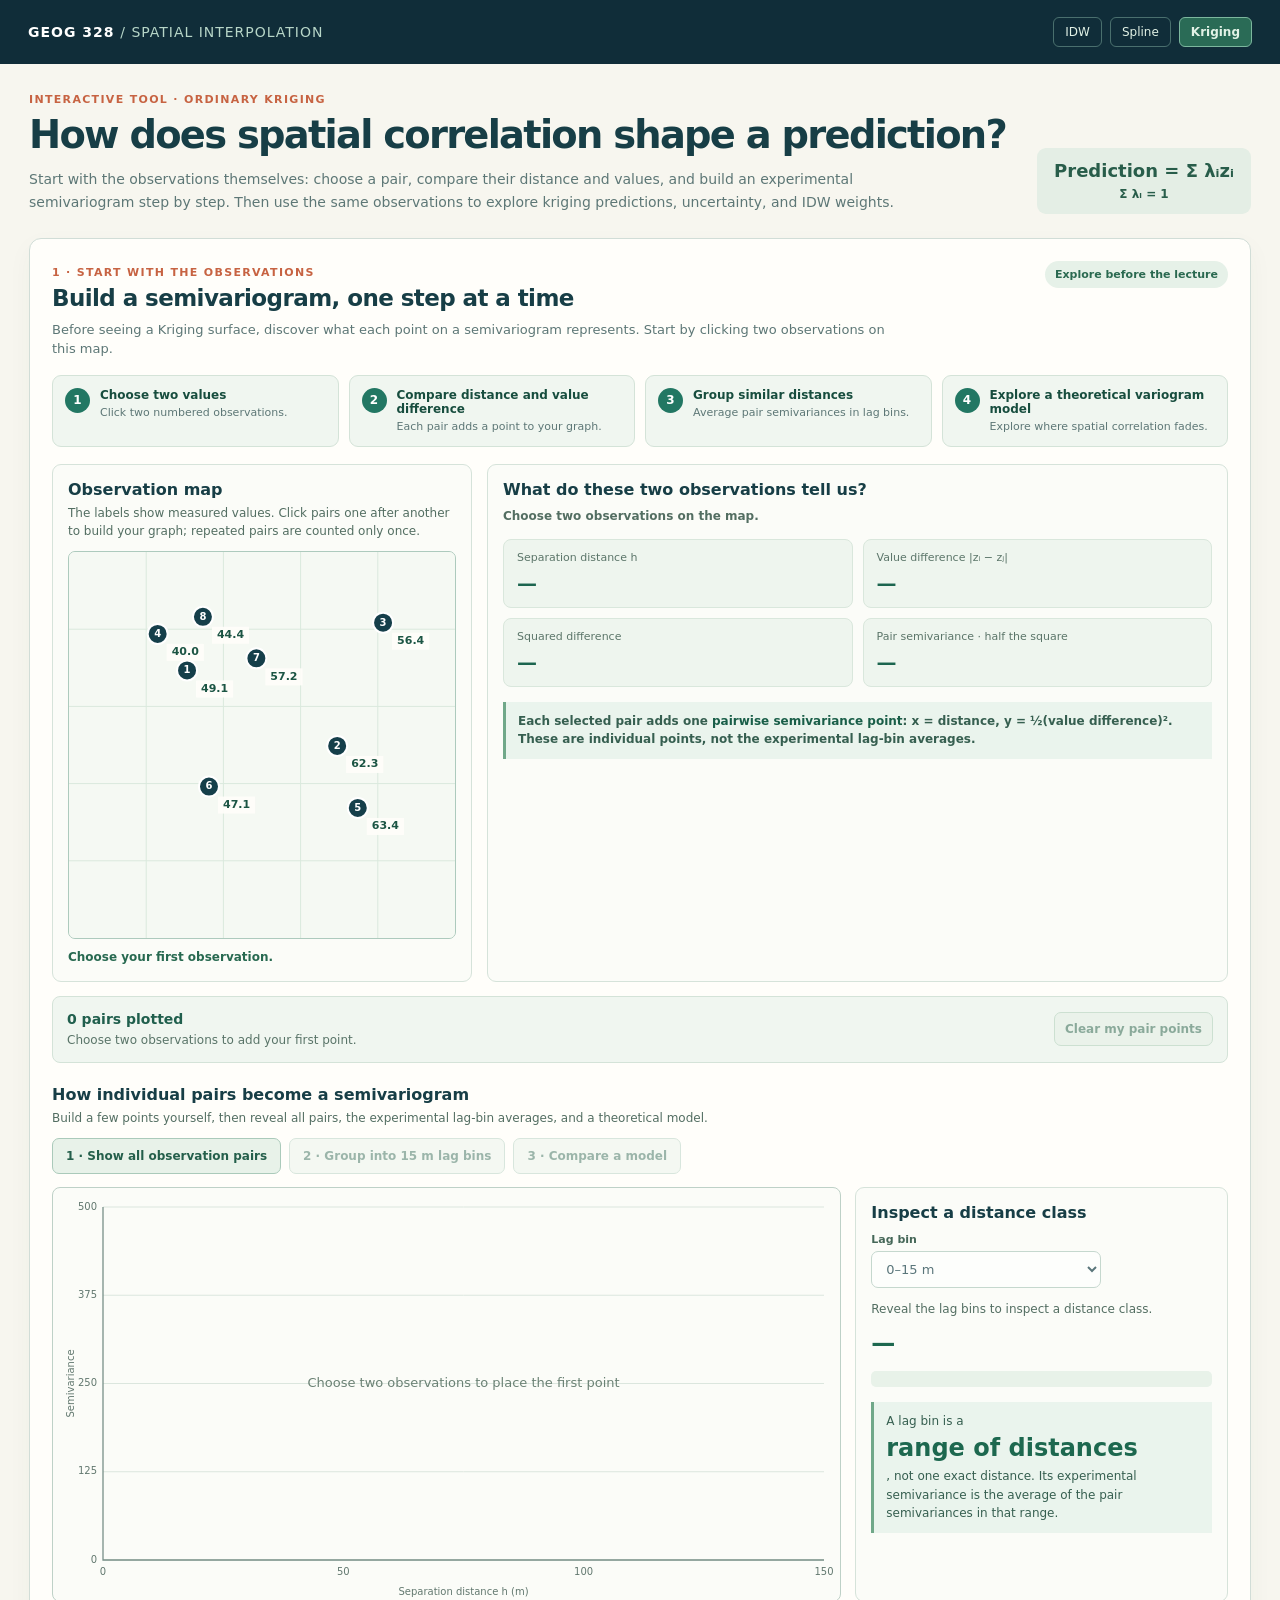
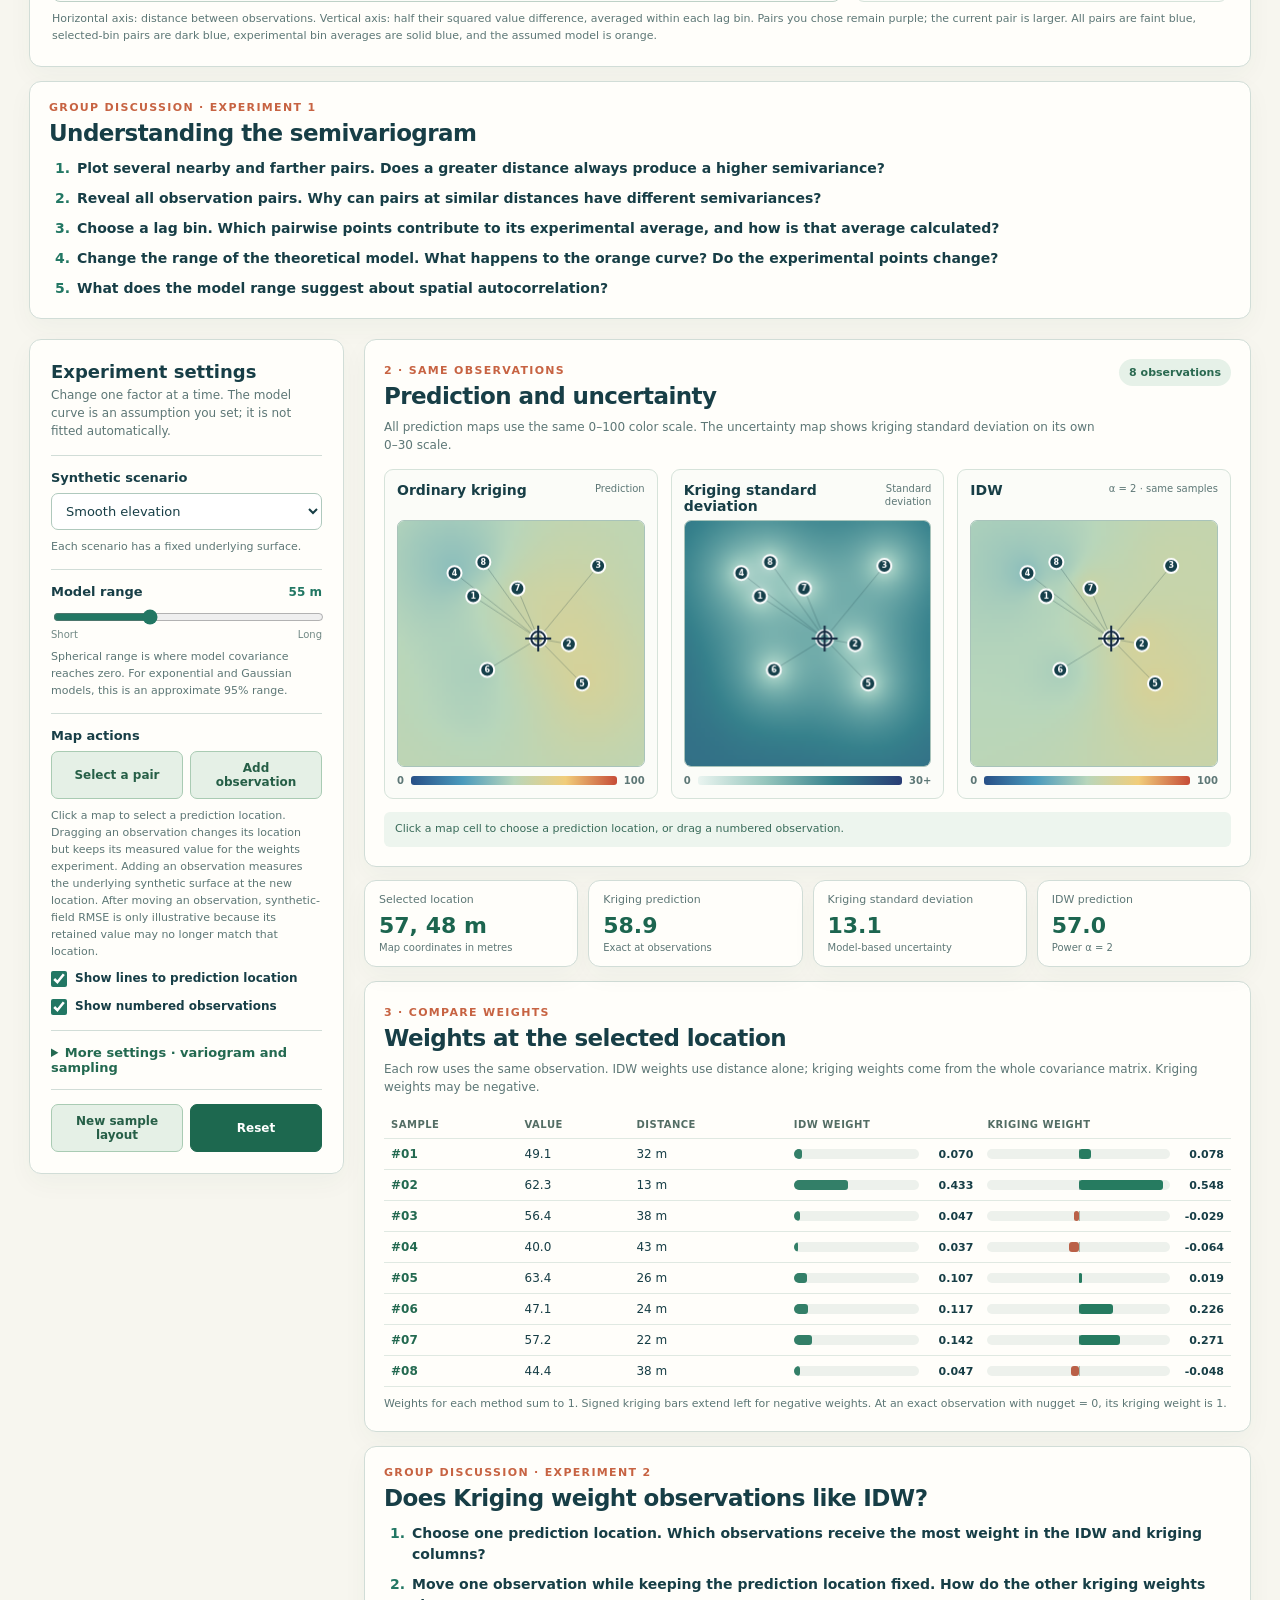
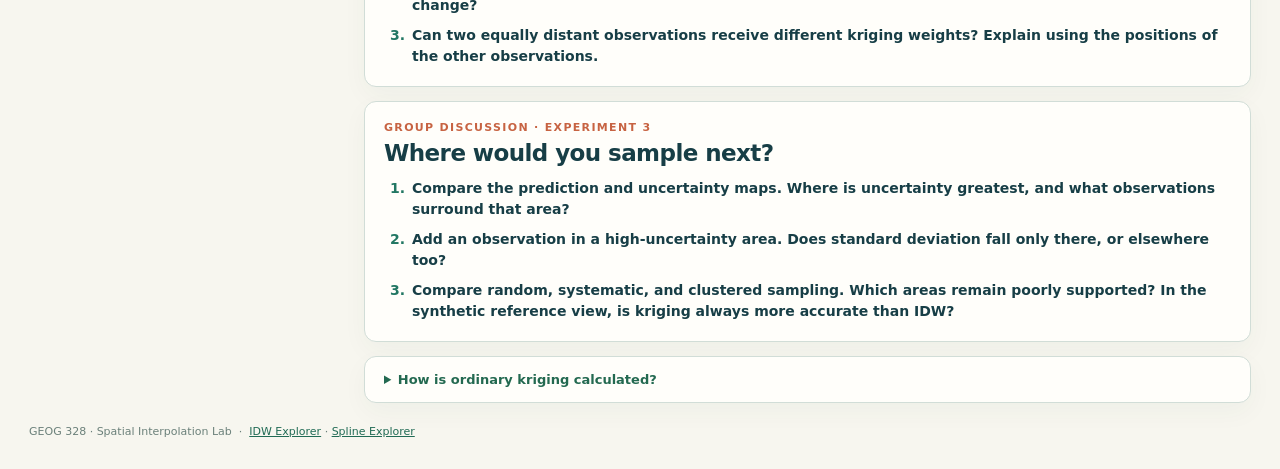
==== kriging.html @ 8f15fb35 "Refresh Kriging assets after mobile layout update" ====
<!doctype html>
<html lang="en">
<head>
<meta charset="utf-8">
<meta name="viewport" content="width=device-width, initial-scale=1">
<title>GEOG 328 · Kriging Explorer</title>
<meta name="description" content="Interactive ordinary kriging, semivariogram, uncertainty, and IDW comparison for GEOG 328">
<link rel="stylesheet" href="kriging.css?v=20261027b">
<script src="kriging.js?v=20261027b" defer></script>
</head>
<body>
<header class="top"><div class="top-inner"><div class="brand">GEOG 328 <span>/ SPATIAL INTERPOLATION</span></div><nav class="top-links" aria-label="Interpolation tools"><a href="index.html">IDW</a><a href="spline.html">Spline</a><strong>Kriging</strong></nav></div></header>
<main class="wrap">
  <div class="intro"><div><div class="eyebrow">INTERACTIVE TOOL · ORDINARY KRIGING</div><h1>How does spatial correlation shape a prediction?</h1><p>Start with the observations themselves: choose a pair, compare their distance and values, and build an experimental semivariogram step by step. Then use the same observations to explore kriging predictions, uncertainty, and IDW weights.</p></div><div class="intro-equation">Prediction = Σ λᵢzᵢ<br><small>Σ λᵢ = 1</small></div></div>

  <section class="panel semivariogram-lab" aria-labelledby="variogramTitle">
    <div class="section-head"><div><span class="stage">1 · START WITH THE OBSERVATIONS</span><h2 id="variogramTitle">Build a semivariogram, one step at a time</h2><p>Before seeing a Kriging surface, discover what each point on a semivariogram represents. Start by clicking two observations on this map.</p></div><span class="badge">Explore before the lecture</span></div>
    <div class="learning-steps"><div><b>1</b><strong>Choose two values</strong><span>Click two numbered observations.</span></div><div><b>2</b><strong>Compare distance and value difference</strong><span>Each pair adds a point to your graph.</span></div><div><b>3</b><strong>Group similar distances</strong><span>Average pair semivariances in lag bins.</span></div><div><b>4</b><strong>Explore a theoretical variogram model</strong><span>Explore where spatial correlation fades.</span></div></div>
    <div class="pair-workbench"><div class="pair-map-card"><h3>Observation map</h3><p>The labels show measured values. Click pairs one after another to build your graph; repeated pairs are counted only once.</p><div class="pair-map-frame"><canvas id="pairMap" role="img" aria-label="Observation map for selecting a pair"></canvas></div><p class="pair-map-status" id="pairMapStatus" role="status">Choose your first observation.</p></div>
      <div class="pair-calculation"><h3>What do these two observations tell us?</h3><p id="pairValues">Choose two observations on the map.</p><div class="pair-measures"><div><span>Separation distance h</span><strong id="pairDistance">—</strong></div><div><span>Value difference |zᵢ − zⱼ|</span><strong id="pairDifference">—</strong></div><div><span>Squared difference</span><strong id="pairSquared">—</strong></div><div><span>Pair semivariance · half the square</span><strong id="pairMath">—</strong></div></div><p class="learning-note">Each selected pair adds one <strong>pairwise semivariance point</strong>: x = distance, y = ½(value difference)². These are individual points, not the experimental lag-bin averages.</p></div></div>
    <div class="pair-progress"><div><strong id="selectedPairCount">0 pairs plotted</strong><p id="pairHistory">Choose two observations to add your first point.</p></div><button id="clearPairs" type="button" class="secondary" disabled>Clear my pair points</button></div>
    <div class="plot-heading"><div><h3>How individual pairs become a semivariogram</h3><p>Build a few points yourself, then reveal all pairs, the experimental lag-bin averages, and a theoretical model.</p></div></div>
    <div class="reveal-actions"><button id="revealPairs" type="button" aria-pressed="false">1 · Show all observation pairs</button><button id="revealBins" type="button" aria-pressed="false" disabled>2 · Group into 15 m lag bins</button><button id="revealModel" type="button" aria-pressed="false" disabled>3 · Compare a model</button></div>
    <div class="variogram-grid"><div class="variogram-frame"><canvas id="variogram" role="img" aria-label="Pair semivariances, lag-bin averages, and optional model curve"></canvas></div><div class="bin-card"><h3>Inspect a distance class</h3><label for="lagBin">Lag bin</label><select id="lagBin" disabled><option value="0">0–15 m</option><option value="1">15–30 m</option><option value="2">30–45 m</option><option value="3">45–60 m</option><option value="4">60–75 m</option><option value="5">75–90 m</option><option value="6">90–105 m</option><option value="7">105–120 m</option><option value="8">120–135 m</option><option value="9">135–150 m</option></select><p id="binCount">Reveal the lag bins to inspect a distance class.</p><strong id="binMean">—</strong><p id="binFormula" class="bin-formula"></p><div id="binPairs" class="bin-pair-list"></div><p id="binMapHint" class="bin-map-hint"></p><p class="learning-note">A lag bin is a <strong>range of distances</strong>, not one exact distance. Its experimental semivariance is the average of the pair semivariances in that range.</p></div></div>
    <div class="model-explorer" id="modelExplorer" hidden><div><strong>How far does spatial correlation extend?</strong><p>The orange curve is an assumed theoretical model, not an automatic fit to the blue averages. Changing its range does not change the experimental semivariogram. <a href="#mapsTitle">Compare the prediction map below.</a></p></div><div class="model-range-control"><div class="label-line"><label for="rangeLab">Model range</label><output id="rangeLabValue">55 m</output></div><input id="rangeLab" type="range" min="15" max="130" step="1" value="55"></div></div>
    <p class="fine">Horizontal axis: distance between observations. Vertical axis: half their squared value difference, averaged within each lag bin. Pairs you chose remain purple; the current pair is larger. All pairs are faint blue, selected-bin pairs are dark blue, experimental bin averages are solid blue, and the assumed model is orange.</p>
  </section>
  <section class="panel discussion semivariogram-discussion"><span class="stage">GROUP DISCUSSION · EXPERIMENT 1</span><h2>Understanding the semivariogram</h2><ol><li>Plot several nearby and farther pairs. Does a greater distance always produce a higher semivariance?</li><li>Reveal all observation pairs. Why can pairs at similar distances have different semivariances?</li><li>Choose a lag bin. Which pairwise points contribute to its experimental average, and how is that average calculated?</li><li>Change the range of the theoretical model. What happens to the orange curve? Do the experimental points change?</li><li>What does the model range suggest about spatial autocorrelation?</li></ol></section>
  <div class="layout">
    <aside class="panel controls" aria-label="Kriging settings">
      <h2>Experiment settings</h2><p class="sub">Change one factor at a time. The model curve is an assumption you set; it is not fitted automatically.</p>
      <div class="control-group"><label class="label" for="scenario">Synthetic scenario</label><select id="scenario"><option value="elevation">Smooth elevation</option><option value="temperature">Correlated temperature</option><option value="hotspot">Localized hotspot</option></select><p class="hint">Each scenario has a fixed underlying surface.</p></div>
      <div class="control-group"><div class="label-line"><label class="label" for="range">Model range</label><output id="rangeValue">55 m</output></div><input id="range" type="range" min="15" max="130" step="1" value="55"><div class="ends"><span>Short</span><span>Long</span></div><p class="hint">Spherical range is where model covariance reaches zero. For exponential and Gaussian models, this is an approximate 95% range.</p></div>
      <div class="control-group"><div class="label">Map actions</div><div class="button-row"><button id="selectPair" type="button" class="secondary" aria-pressed="false">Select a pair</button><button id="addSample" type="button" class="secondary" aria-pressed="false">Add observation</button></div><p class="hint">Click a map to select a prediction location. Dragging an observation changes its location but keeps its measured value for the weights experiment. Adding an observation measures the underlying synthetic surface at the new location. After moving an observation, synthetic-field RMSE is only illustrative because its retained value may no longer match that location.</p><label class="check"><input id="showLinks" type="checkbox" checked> Show lines to prediction location</label><label class="check"><input id="showSamples" type="checkbox" checked> Show numbered observations</label></div>
      <details class="advanced"><summary>More settings · variogram and sampling</summary>
        <div class="control-group"><label class="label" for="model">Variogram model</label><select id="model"><option value="spherical">Spherical</option><option value="exponential">Exponential</option><option value="gaussian">Gaussian</option></select></div>
        <div class="control-group"><div class="label-line"><label class="label" for="nugget">Nugget</label><output id="nuggetValue">0</output></div><input id="nugget" type="range" min="0" max="240" step="10" value="0"><p class="hint">In this explorer, the nugget is modeled as independent observation noise. A positive nugget allows predictions to differ from measured values at sample locations.</p></div>
        <div class="control-group"><div class="label-line"><label class="label" for="sill">Sill</label><output id="sillValue">400</output></div><input id="sill" type="range" min="250" max="900" step="25" value="400"><p class="hint">The sill represents the overall variance of the modeled spatial process. When the nugget is zero, changing only the sill affects Kriging uncertainty but not the prediction weights.</p></div>
        <div class="control-group"><label class="label" for="design">Sampling design</label><select id="design"><option value="random">Random</option><option value="systematic">Systematic</option><option value="clustered">Clustered</option></select><div class="label-line pad-top"><label class="label" for="count">Number of observations</label><output id="countValue">8</output></div><input id="count" type="range" min="8" max="16" step="8" value="8"><div class="ends"><span>8</span><span>16</span></div><p class="hint">Changing design or count rebuilds observations from the same synthetic field.</p></div>
        <label class="check"><input id="showTruth" type="checkbox"> Show synthetic reference field and validation RMSE</label>
      </details>
      <div class="control-actions"><button id="randomize" type="button" class="secondary">New sample layout</button><button id="reset" type="button" class="primary">Reset</button></div>
    </aside>

    <div class="content">
      <section class="panel map-section" aria-labelledby="mapsTitle"><div class="section-head"><div><span class="stage">2 · SAME OBSERVATIONS</span><h2 id="mapsTitle">Prediction and uncertainty</h2><p>All prediction maps use the same 0–100 color scale. The uncertainty map shows kriging standard deviation on its own 0–30 scale.</p></div><span class="badge" id="sampleBadge">8 observations</span></div>
        <div class="map-grid">
          <div class="map-card"><div class="map-title"><h3>Ordinary kriging</h3><span>Prediction</span></div><div class="map-frame"><canvas id="krigMap" role="img" aria-label="Ordinary kriging prediction map"></canvas></div><div class="legend"><b>0</b><i class="value-gradient"></i><b>100</b></div></div>
          <div class="map-card"><div class="map-title"><h3>Kriging standard deviation</h3><span>Standard deviation</span></div><div class="map-frame"><canvas id="sdMap" role="img" aria-label="Kriging standard deviation map"></canvas></div><div class="legend"><b>0</b><i class="sd-gradient"></i><b>30+</b></div></div>
          <div class="map-card"><div class="map-title"><h3>IDW</h3><span>α = 2 · same samples</span></div><div class="map-frame"><canvas id="idwMap" role="img" aria-label="IDW prediction map"></canvas></div><div class="legend"><b>0</b><i class="value-gradient"></i><b>100</b></div></div>
          <div class="map-card truth-card" id="truthCard" hidden><div class="map-title"><h3>Synthetic reference</h3><span>Known field for validation</span></div><div class="map-frame"><canvas id="truthMap" role="img" aria-label="Synthetic reference field map"></canvas></div><div class="legend"><b>0</b><i class="value-gradient"></i><b>100</b></div></div>
        </div>
        <p id="mapStatus" class="map-status" role="status">Click a map cell to choose a prediction location, or drag a numbered observation.</p>
      </section>

      <section class="readouts" aria-label="Selected prediction location"><div class="panel readout"><span>Selected location</span><strong id="probeCoord">—</strong><small>Map coordinates in metres</small></div><div class="panel readout"><span>Kriging prediction</span><strong id="krigValue">—</strong><small id="krigNote">Ordinary kriging</small></div><div class="panel readout"><span>Kriging standard deviation</span><strong id="sdValue">—</strong><small>Model-based uncertainty</small></div><div class="panel readout"><span>IDW prediction</span><strong id="idwValue">—</strong><small>Power α = 2</small></div></section>

      <section class="panel weight-panel" aria-labelledby="weightsTitle"><div class="section-head"><div><span class="stage">3 · COMPARE WEIGHTS</span><h2 id="weightsTitle">Weights at the selected location</h2><p>Each row uses the same observation. IDW weights use distance alone; kriging weights come from the whole covariance matrix. Kriging weights may be negative.</p></div></div><div class="weight-table-wrap"><table><thead><tr><th>Sample</th><th>Value</th><th>Distance</th><th>IDW weight</th><th>Kriging weight</th></tr></thead><tbody id="weightBody"></tbody></table></div><p class="fine">Weights for each method sum to 1. Signed kriging bars extend left for negative weights. At an exact observation with nugget = 0, its kriging weight is 1.</p></section>
      <section class="panel discussion"><span class="stage">GROUP DISCUSSION · EXPERIMENT 2</span><h2>Does Kriging weight observations like IDW?</h2><ol><li>Choose one prediction location. Which observations receive the most weight in the IDW and kriging columns?</li><li>Move one observation while keeping the prediction location fixed. How do the other kriging weights change?</li><li>Can two equally distant observations receive different kriging weights? Explain using the positions of the other observations.</li></ol></section>

      <section class="panel validation-panel" id="validationPanel" hidden><span class="stage">OPTIONAL · KNOWN SYNTHETIC FIELD</span><h2>Check predictions away from the samples</h2><p>These RMSE values compare each interpolated map with the known synthetic field on a separate regular validation grid. They are not training errors at the observations.</p><div class="rmse-grid"><div><span>Kriging RMSE</span><strong id="krigRmse">—</strong></div><div><span>IDW RMSE</span><strong id="idwRmse">—</strong></div></div></section>
      <section class="panel discussion"><span class="stage">GROUP DISCUSSION · EXPERIMENT 3</span><h2>Where would you sample next?</h2><ol><li>Compare the prediction and uncertainty maps. Where is uncertainty greatest, and what observations surround that area?</li><li>Add an observation in a high-uncertainty area. Does standard deviation fall only there, or elsewhere too?</li><li>Compare random, systematic, and clustered sampling. Which areas remain poorly supported? In the synthetic reference view, is kriging always more accurate than IDW?</li></ol></section>

      <details class="panel method-note"><summary>How is ordinary kriging calculated?</summary><p>For a constant but unknown local mean, ordinary kriging predicts ẑ(x₀) = Σᵢ λᵢz(xᵢ), with Σᵢ λᵢ = 1. The weights solve a covariance system built from the chosen variogram model and all active observations. They reflect both distance to x₀ and distances among observations.</p><p>The map uses an isotropic, stationary covariance model. The nugget is treated as independent observation noise. Kriging standard deviation is the square root of the resulting model-based prediction variance. It describes uncertainty under these assumptions; it is not a measured error or a guarantee of accuracy.</p></details>
    </div>
  </div>
  <footer class="footer">GEOG 328 · Spatial Interpolation Lab &nbsp;·&nbsp; <a href="index.html">IDW Explorer</a> · <a href="spline.html">Spline Explorer</a></footer>
</main>
</body>
</html>
---- kriging.css ----
:root{--navy:#102d39;--ink:#173e46;--paper:#f7f6ef;--white:#fffefa;--line:#d1ddd7;--muted:#5d7776;--teal:#227763;--orange:#c76342;--blue:#27699b;--focus:#c4e9d4}
*{box-sizing:border-box}html{scroll-behavior:smooth}body{margin:0;background:var(--paper);color:var(--ink);font-family:Inter,"Noto Sans KR","Malgun Gothic",system-ui,sans-serif}button,input,select{font:inherit}button{cursor:pointer}button:focus-visible,input:focus-visible,select:focus-visible,summary:focus-visible,a:focus-visible{outline:3px solid var(--focus);outline-offset:2px}button:disabled{opacity:.5;cursor:not-allowed}
.top{background:var(--navy);color:white}.top-inner{max-width:1450px;margin:auto;padding:17px 28px;display:flex;align-items:center;justify-content:space-between;gap:20px}.brand{font-size:14px;font-weight:850;letter-spacing:.07em}.brand span{font-weight:400;color:#b7d6c8}.top-links{display:flex;align-items:center;gap:8px}.top-links a,.top-links strong{font-size:12px;text-decoration:none;color:#e2f2e6;border:1px solid #8cbbaa77;border-radius:6px;padding:7px 11px}.top-links strong{background:#2a6b56;border-color:#7cb79e}.top-links a:hover{background:#ffffff1a}
.wrap{max-width:1450px;margin:auto;padding:29px}.intro{display:flex;justify-content:space-between;align-items:end;gap:25px;margin-bottom:24px}.eyebrow,.stage{color:var(--orange);font-size:11px;font-weight:850;letter-spacing:.12em;text-transform:uppercase}.intro h1{font-size:clamp(29px,3vw,42px);line-height:1.14;letter-spacing:-.045em;margin:7px 0 11px}.intro p{font-size:14px;line-height:1.65;color:var(--muted);max-width:870px;margin:0}.intro-equation{background:#e4eee5;border-radius:9px;padding:12px 17px;color:#285d4a;font-weight:800;font-size:18px;white-space:nowrap;text-align:center}.intro-equation small{font-size:12px}
.layout{display:grid;grid-template-columns:minmax(270px,315px) minmax(0,1fr);gap:20px;align-items:start}.panel{background:var(--white);border:1px solid var(--line);border-radius:12px;box-shadow:0 9px 26px #1a4f3c0a}.controls{padding:21px;position:sticky;top:16px}.controls h2{font-size:18px;margin:0 0 4px}.sub{font-size:12px;line-height:1.5;color:var(--muted);margin:0 0 15px}.control-group{border-top:1px solid var(--line);padding:14px 0}.label{display:block;font-size:13px;font-weight:800;margin-bottom:8px}.label-line{display:flex;align-items:baseline;justify-content:space-between;gap:10px}.label-line output{font-size:12px;font-weight:850;color:var(--teal);font-variant-numeric:tabular-nums}.pad-top{padding-top:14px}select{width:100%;padding:9px 10px;background:white;border:1px solid #afc9bd;border-radius:7px;color:var(--ink);font-size:13px}input[type=range]{width:100%;accent-color:var(--teal)}.ends{display:flex;justify-content:space-between;font-size:10px;color:#728985}.hint,.fine{font-size:11px;line-height:1.55;color:var(--muted);margin:8px 0 0}.button-row,.control-actions{display:flex;gap:7px}.button-row button{flex:1}.control-actions{border-top:1px solid var(--line);padding-top:14px}.control-actions button{flex:1}.primary,.secondary{border-radius:7px;padding:9px 10px;font-size:12px;font-weight:800}.primary{border:1px solid #1d684f;background:#1d684f;color:white}.secondary{border:1px solid #a9cbb3;background:#e5f0e6;color:#265f47}.secondary[aria-pressed=true]{background:#226e57;color:white;border-color:#226e57}.check{display:flex;align-items:start;gap:8px;margin-top:10px;font-size:12px;font-weight:700;line-height:1.4}.check input{accent-color:var(--teal);width:16px;height:16px;flex:none;margin:1px 0}.advanced{border-top:1px solid var(--line);padding:14px 0}.advanced summary{font-size:13px;font-weight:800;color:#236950;cursor:pointer}.advanced[open] summary{margin-bottom:7px}.advanced .control-group{padding:12px 0}.advanced .control-group:last-of-type{padding-bottom:2px}
.content{min-width:0}.map-section,.weight-panel,.variogram-panel,.validation-panel,.discussion{padding:19px}.section-head{display:flex;justify-content:space-between;align-items:start;gap:12px;margin-bottom:15px}.section-head h2,.validation-panel h2,.discussion h2{font-size:23px;line-height:1.25;letter-spacing:-.025em;margin:4px 0 7px}.section-head p,.validation-panel p{font-size:12px;color:var(--muted);line-height:1.5;margin:0}.badge{font-size:11px;color:#2a6950;background:#e6f1e8;padding:7px 10px;border-radius:16px;font-weight:850;white-space:nowrap}.map-grid{display:grid;grid-template-columns:repeat(3,minmax(0,1fr));gap:13px}.map-grid:has(.truth-card:not([hidden])){grid-template-columns:repeat(2,minmax(0,1fr))}.map-card{min-width:0;border:1px solid #d6e3da;border-radius:9px;background:#fbfcf8;padding:12px}.map-title{display:flex;align-items:start;justify-content:space-between;gap:7px;min-height:38px}.map-title h3{font-size:14px;margin:0}.map-title span{font-size:10px;color:var(--muted);line-height:1.35;text-align:right}.map-frame{width:100%;aspect-ratio:1;position:relative;background:#eaf0e9;border:1px solid #a8c3ba;border-radius:7px;overflow:hidden;touch-action:none;cursor:crosshair}.map-frame canvas{width:100%;height:100%;display:block}.legend{display:flex;align-items:center;gap:7px;margin-top:8px;color:var(--muted);font-size:10px}.legend b{font-weight:750}.legend i{height:9px;flex:1;border-radius:3px}.value-gradient{background:linear-gradient(90deg,#274f87,#4a9abc,#b8d6bb,#f1cd7a,#c64c37)}.sd-gradient{background:linear-gradient(90deg,#eaf4f0,#94c5bc,#36818c,#293d75)}.map-status{font-size:11px;line-height:1.5;color:#3b6c5b;background:#edf5ee;border-radius:6px;padding:9px 11px;margin:13px 0 0}
.readouts{display:grid;grid-template-columns:repeat(4,minmax(0,1fr));gap:10px;margin:13px 0}.readout{padding:12px 14px;min-width:0}.readout span{display:block;font-size:11px;line-height:1.3;color:var(--muted)}.readout strong{display:block;font-size:22px;line-height:1.25;font-variant-numeric:tabular-nums;color:#1c654f;margin:5px 0 2px}.readout small{display:block;font-size:10px;line-height:1.3;color:var(--muted)}
.weight-panel,.variogram-panel,.validation-panel,.discussion,.method-note{margin-top:14px}.weight-table-wrap{overflow-x:auto}table{border-collapse:collapse;width:100%;font-size:12px;min-width:570px}th,td{padding:8px 7px;border-bottom:1px solid #e0e9e2;text-align:left;font-variant-numeric:tabular-nums}th{font-size:10px;text-transform:uppercase;letter-spacing:.05em;color:#536d64}td:first-child{font-weight:800;color:#236950}.bar-cell{display:flex;align-items:center;gap:7px}.bar-cell output{width:47px;flex:none;text-align:right;font-size:11px;font-weight:800}.bar-track{width:100%;height:10px;position:relative;border-radius:5px;background:#edf1ec;overflow:hidden}.bar-track.krig:before{content:"";position:absolute;left:50%;top:0;bottom:0;width:1px;background:#a7beb2}.bar-fill{position:absolute;height:100%;border-radius:3px;background:#337f68}.bar-fill.krig-pos{background:#267b60}.bar-fill.krig-neg{background:#ba6047}
.discussion .stage{display:block;margin-bottom:5px}.discussion h2{margin:0 0 10px}.discussion ol{padding-left:26px;margin:0;display:grid;gap:9px}.discussion li{font-size:14px;font-weight:650;line-height:1.5;padding-left:2px}.discussion li::marker{font-weight:850;color:#227763}
.variogram-grid{display:grid;grid-template-columns:minmax(0,1.65fr) minmax(220px,1fr);gap:14px}.variogram-frame{min-height:300px;aspect-ratio:1.7;position:relative;border:1px solid #bed1c7;border-radius:8px;background:#fbfcf8}.variogram-frame canvas{width:100%;height:100%;display:block}.pair-card{border:1px solid #d6e5da;border-radius:8px;background:#f2f7f1;padding:14px;min-width:0}.pair-card h3{font-size:15px;margin:0 0 8px}.pair-card p{font-size:12px;line-height:1.5;color:#49675b;margin:7px 0}.pair-card strong{display:block;font-size:17px;color:#1d684f;line-height:1.35;overflow-wrap:anywhere}.key{display:grid;gap:8px;margin-top:20px;color:#46665b;font-size:11px}.key span{display:flex;align-items:center;gap:7px}.key i{display:inline-block;width:20px;height:0;border-top:3px solid #2a7b62}.key .key-bin{border-color:#357e9c}.key .key-model{border-color:#c56645}.key .key-pair{border-color:#ab45a5}
.validation-panel{background:#f0f7f0}.rmse-grid{display:grid;grid-template-columns:1fr 1fr;gap:10px;margin-top:13px}.rmse-grid div{background:white;border:1px solid #d6e5da;border-radius:8px;padding:11px 13px}.rmse-grid span{display:block;font-size:11px;color:var(--muted)}.rmse-grid strong{display:block;font-size:23px;color:#1c654f;font-variant-numeric:tabular-nums;margin-top:4px}.method-note{padding:15px 19px}.method-note summary{font-size:13px;font-weight:800;color:#236950;cursor:pointer}.method-note p{font-size:12px;color:#49675b;line-height:1.55;margin:10px 0 0}.footer{font-size:11px;line-height:1.55;color:#6b807a;margin-top:20px}.footer a{color:#216b55}[hidden]{display:none!important}
@media(max-width:1200px){.map-grid{grid-template-columns:repeat(2,minmax(0,1fr))}.readouts{grid-template-columns:repeat(2,minmax(0,1fr))}}
@media(max-width:1050px){.layout{grid-template-columns:1fr}.controls{position:static}.controls .control-group{max-width:750px}}
@media(max-width:680px){.wrap{padding:19px}.intro{display:block}.intro-equation{display:inline-block;margin-top:14px}.map-grid,.map-grid:has(.truth-card:not([hidden])){grid-template-columns:1fr}.map-card{max-width:620px}.variogram-grid{grid-template-columns:1fr}.variogram-frame{min-height:260px}.section-head{display:block}.section-head .check{margin-top:10px}}
@media(max-width:510px){.top-inner{padding:14px 18px;display:block}.top-links{margin-top:10px}.readouts{grid-template-columns:1fr 1fr}.readout strong{font-size:19px}.map-section,.weight-panel,.variogram-panel,.validation-panel,.discussion{padding:15px}.discussion li{font-size:13px}}
/* Guided semivariogram activity */
.semivariogram-lab{padding:22px}.semivariogram-lab .section-head{margin-bottom:16px}.semivariogram-lab .section-head p{font-size:13px;max-width:850px}.semivariogram-discussion{margin-top:14px}.layout{margin-top:20px}
.learning-steps{display:grid;grid-template-columns:repeat(4,minmax(0,1fr));gap:10px;margin-bottom:17px}.learning-steps div{display:grid;grid-template-columns:27px 1fr;column-gap:8px;align-content:start;background:#f0f6f0;border:1px solid #d4e3d8;border-radius:9px;padding:12px}.learning-steps b{grid-row:1/3;display:grid;place-items:center;width:25px;height:25px;border-radius:50%;background:#227763;color:white;font-size:12px}.learning-steps strong{font-size:12px;color:#174d3e}.learning-steps span{grid-column:2;font-size:11px;color:#5d7776;line-height:1.4;margin-top:3px}
.pair-workbench{display:grid;grid-template-columns:minmax(300px,420px) minmax(0,1fr);gap:15px;align-items:stretch}.pair-map-card,.pair-calculation,.bin-card{background:#fbfcf8;border:1px solid #d6e3da;border-radius:9px;padding:15px}.pair-map-card h3,.pair-calculation h3,.bin-card h3,.plot-heading h3{font-size:16px;margin:0 0 5px}.pair-map-card p,.pair-calculation>p,.bin-card p,.plot-heading p{font-size:12px;line-height:1.5;color:#536e62;margin:0 0 11px}.pair-map-frame{position:relative;aspect-ratio:1;width:100%;max-width:390px;border:1px solid #adcabd;background:#edf4ed;border-radius:7px;overflow:hidden;touch-action:none;cursor:pointer}.pair-map-frame canvas{display:block;width:100%;height:100%}.pair-map-status{margin:9px 0 0!important;color:#276950!important;font-weight:700}
.pair-calculation>p{margin:8px 0 14px;font-weight:700}.pair-measures{display:grid;grid-template-columns:repeat(2,minmax(0,1fr));gap:10px}.pair-measures div{background:#eef5ee;border:1px solid #d9e7dc;border-radius:8px;padding:11px 13px;min-width:0}.pair-measures span{display:block;font-size:11px;color:#5b7569;line-height:1.35}.pair-measures strong{display:block;color:#1c654f;font-size:20px;line-height:1.25;margin-top:5px;overflow-wrap:anywhere;font-variant-numeric:tabular-nums}.pair-calculation .learning-note,.bin-card .learning-note{margin:15px 0 0;background:#eaf4ed;border-left:3px solid #70a889;padding:10px 12px;color:#365f50;font-size:12px;line-height:1.55}.learning-note strong{color:#195e48}
.plot-heading{margin:22px 0 11px}.plot-heading p{margin:0}.reveal-actions{display:flex;flex-wrap:wrap;gap:8px;margin-bottom:13px}.reveal-actions button{border:1px solid #aacaba;background:#e8f2e9;color:#245f4b;border-radius:7px;padding:10px 13px;font-size:12px;font-weight:800}.reveal-actions button[aria-pressed=true]{background:#23745a;border-color:#23745a;color:white}.reveal-actions button:disabled{opacity:.45;cursor:not-allowed}.semivariogram-lab .variogram-grid{grid-template-columns:minmax(0,1.8fr) minmax(250px,.85fr)}.semivariogram-lab .variogram-frame{min-height:315px;aspect-ratio:1.9}.bin-card label{display:block;color:#456758;font-size:11px;font-weight:800;margin:11px 0 5px}.bin-card select{max-width:230px}.bin-card p{margin-top:12px}.bin-card strong{display:block;font-size:24px;color:#1d684f;min-height:30px}.model-explorer{margin-top:13px;border:1px solid #d6e5d8;border-radius:8px;background:#f0f7f0;padding:14px;display:flex;justify-content:space-between;align-items:center;gap:20px}.model-explorer strong{font-size:13px;color:#1e654e}.model-explorer p{font-size:11px;line-height:1.5;color:#4b6b5e;margin:4px 0 0}.model-range-control{min-width:220px;width:32%}.model-range-control label,.model-range-control output{font-size:12px;font-weight:800;color:#226850}.model-range-control input{margin-top:7px}
@media(max-width:940px){.learning-steps{grid-template-columns:repeat(2,minmax(0,1fr))}.pair-workbench{grid-template-columns:minmax(260px,380px) minmax(0,1fr)}.semivariogram-lab .variogram-grid{grid-template-columns:1fr}.semivariogram-lab .variogram-frame{aspect-ratio:1.8}}
@media(max-width:680px){.semivariogram-lab{padding:16px}.pair-workbench{grid-template-columns:1fr}.pair-map-frame{max-width:520px}.pair-measures{grid-template-columns:repeat(2,minmax(0,1fr))}.model-explorer{display:block}.model-range-control{width:100%;margin-top:13px}.learning-steps{grid-template-columns:1fr 1fr}}
@media(max-width:430px){.learning-steps{grid-template-columns:1fr}.pair-measures{grid-template-columns:1fr}}

.pair-progress{display:flex;align-items:center;justify-content:space-between;gap:16px;margin-top:14px;background:#f0f6f0;border:1px solid #d4e3d8;border-radius:8px;padding:12px 14px}
.pair-progress strong{font-size:14px;color:#205f4d}.pair-progress p{font-size:12px;line-height:1.45;color:#597468;margin:4px 0 0}
.pair-progress button{white-space:nowrap}.bin-formula{font-weight:800;color:#245f4c!important;background:#e8f2e9;border-radius:5px;padding:8px 10px}
.bin-pair-list{max-height:200px;overflow:auto;border:1px solid #dbe8de;border-radius:6px;background:white}
.bin-pair-list:empty{display:none}.bin-pair-list div{display:flex;justify-content:space-between;gap:10px;padding:5px 8px;border-bottom:1px solid #e7eee9;font-size:11px;color:#4f6d60}
.bin-pair-list strong{font-size:11px;min-height:0;color:#1f6851}.bin-pair-list small{display:block;padding:6px 8px;color:#637d70}
.bin-map-hint{font-weight:700;color:#246882!important}.model-explorer a{color:#216b55;font-weight:800}
@media(max-width:680px){.pair-progress{align-items:start;flex-direction:column}.pair-progress button{width:100%}}

@media(max-width:680px){.semivariogram-lab .variogram-frame{aspect-ratio:auto;height:clamp(250px,58vw,300px);min-height:0}}
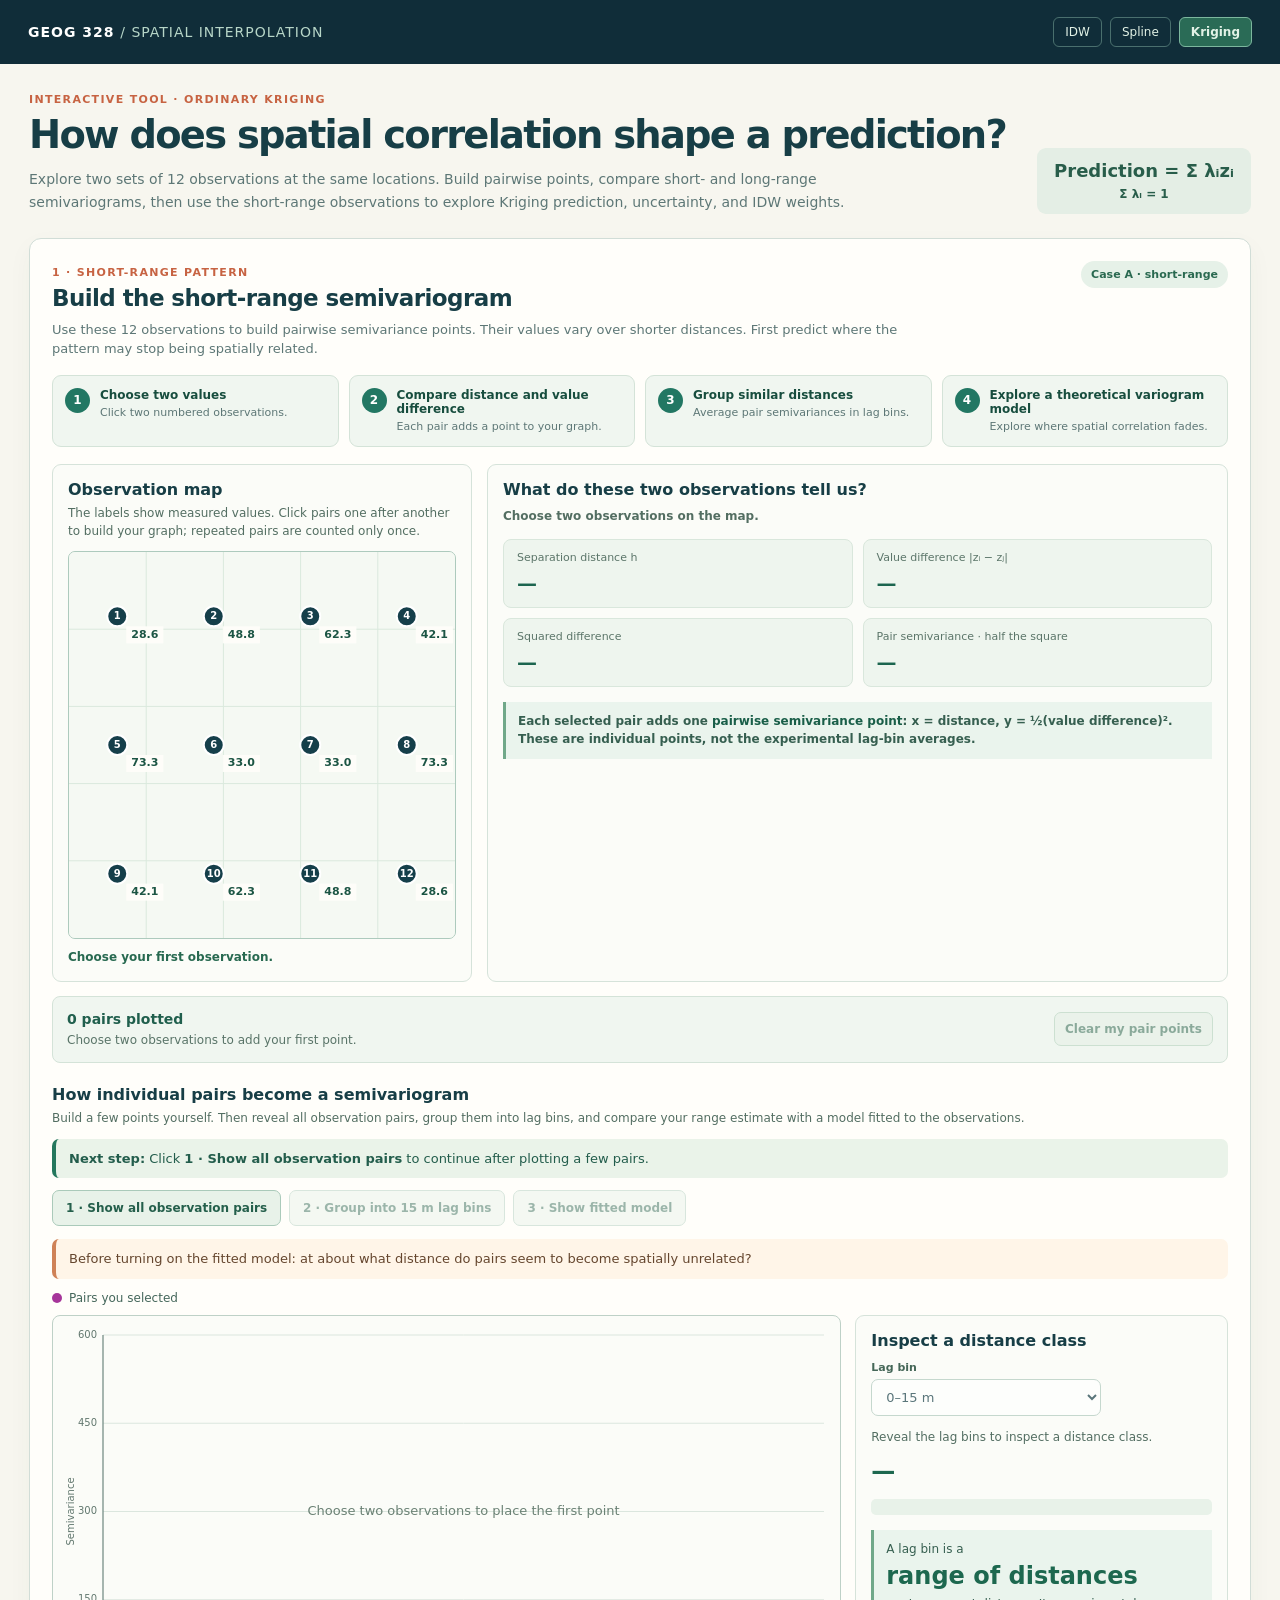
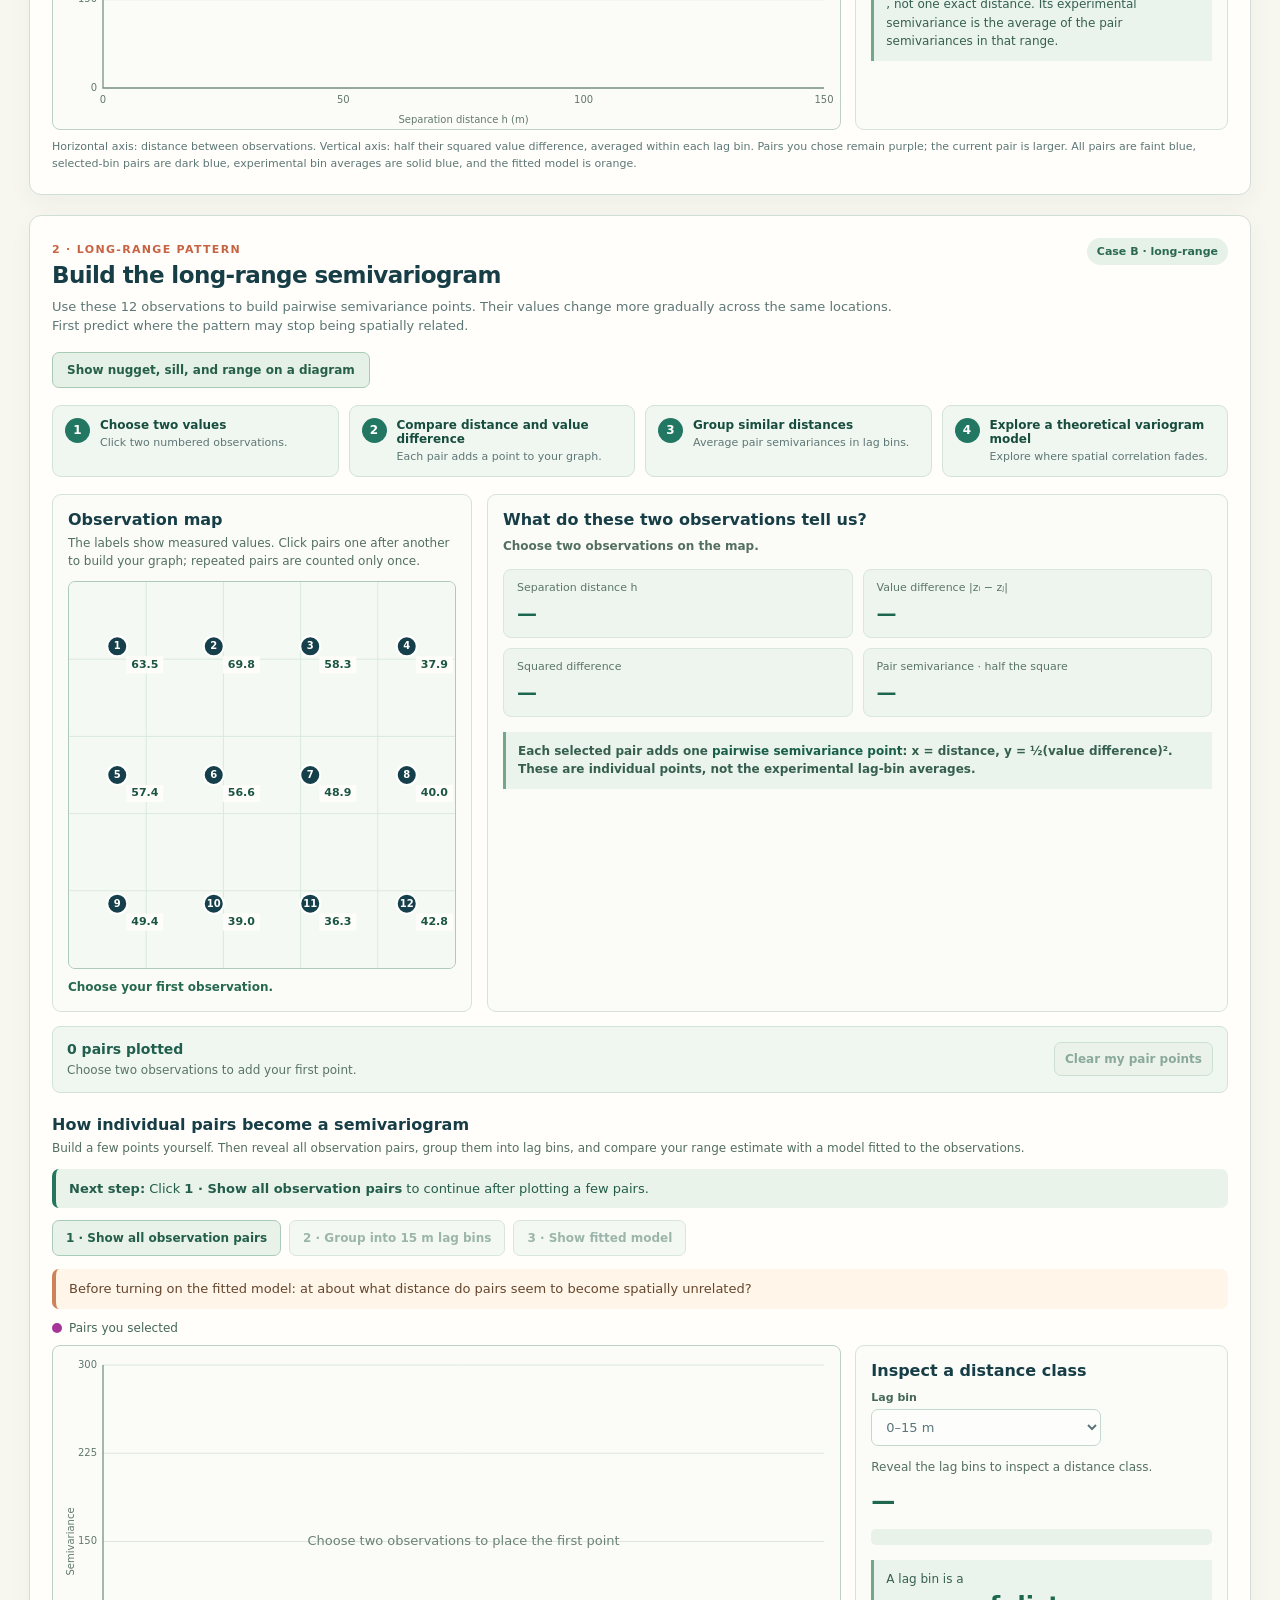
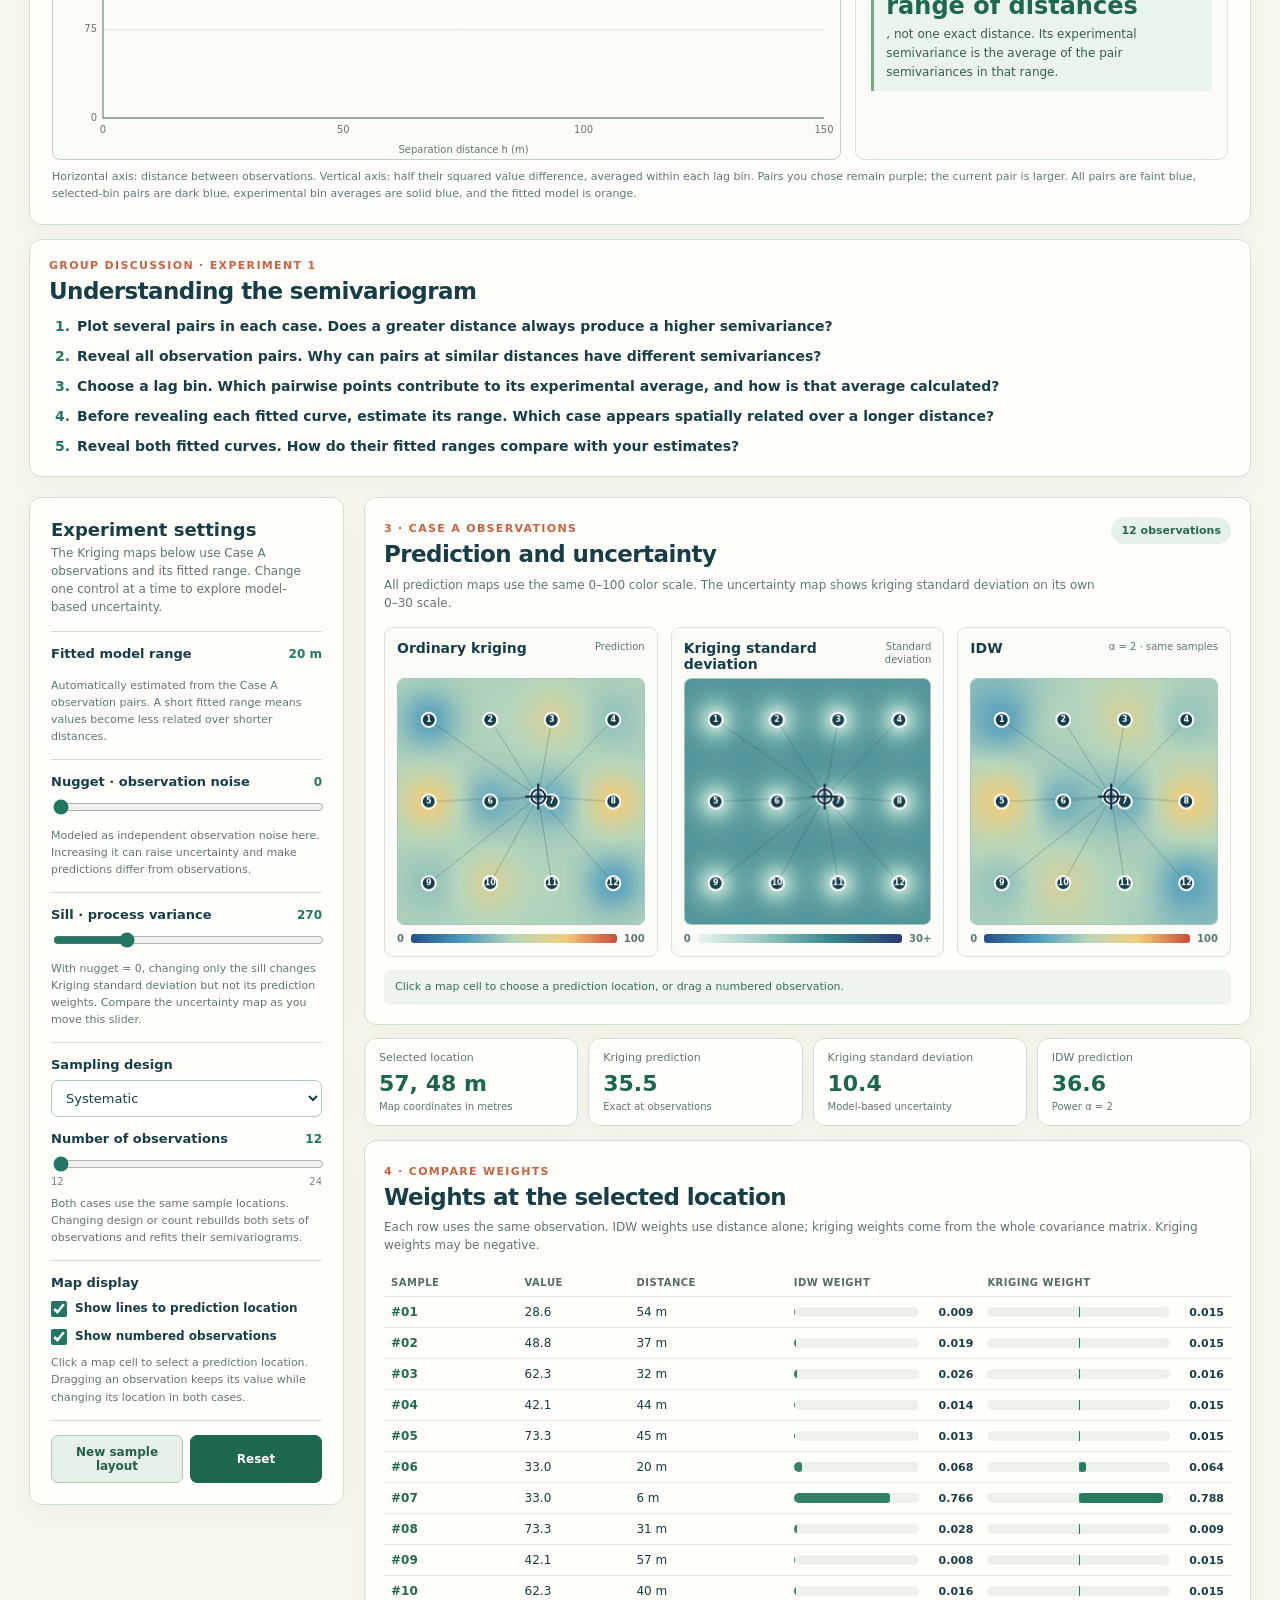
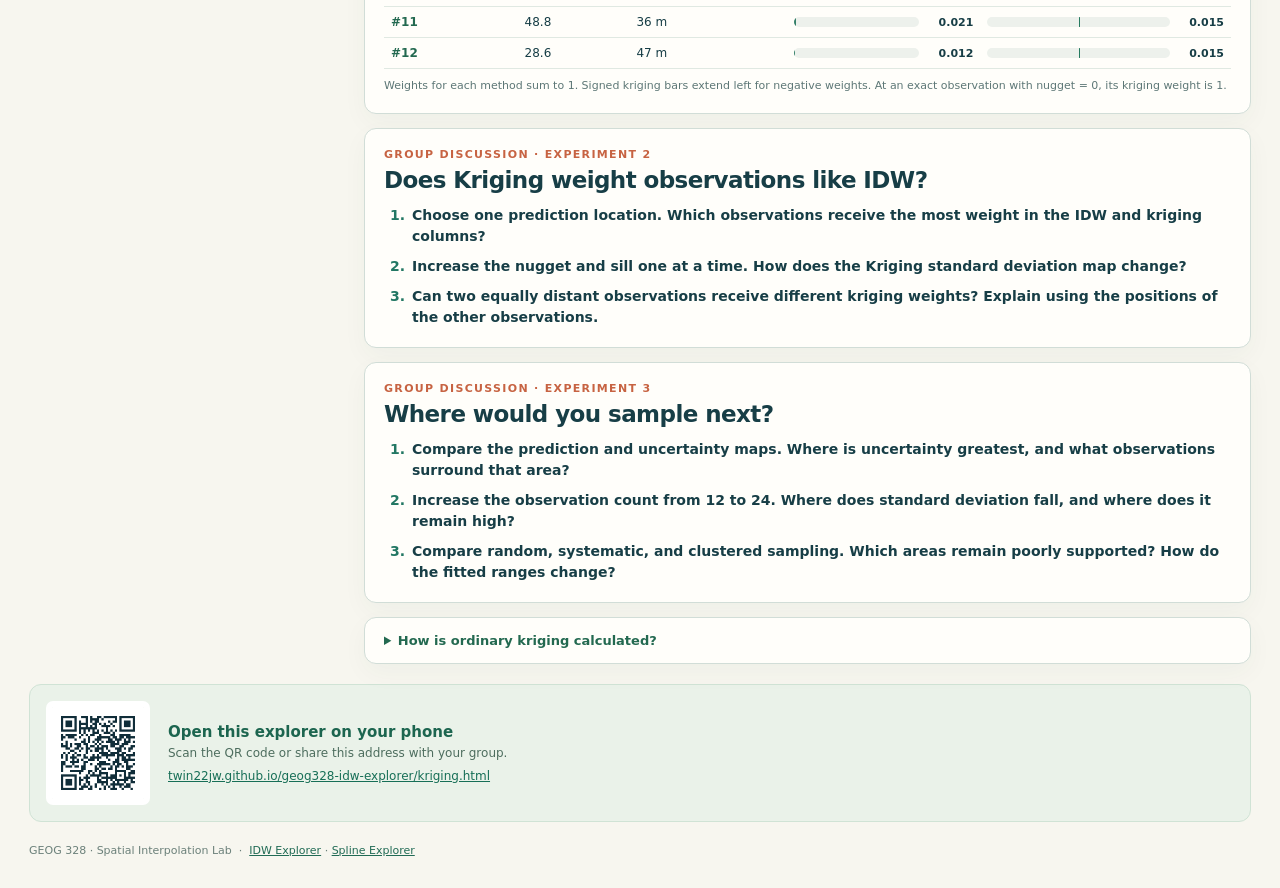
==== commit feb02e55: "Compare fitted short and long range semivariograms" ====
--- a/kriging.html
+++ b/kriging.html
@@ -5,65 +5,79 @@
 <meta name="viewport" content="width=device-width, initial-scale=1">
 <title>GEOG 328 · Kriging Explorer</title>
 <meta name="description" content="Interactive ordinary kriging, semivariogram, uncertainty, and IDW comparison for GEOG 328">
-<link rel="stylesheet" href="kriging.css?v=20261027b">
-<script src="kriging.js?v=20261027b" defer></script>
+<link rel="stylesheet" href="kriging.css?v=20261028a">
+<script src="kriging.js?v=20261028a" defer></script>
 </head>
 <body>
 <header class="top"><div class="top-inner"><div class="brand">GEOG 328 <span>/ SPATIAL INTERPOLATION</span></div><nav class="top-links" aria-label="Interpolation tools"><a href="index.html">IDW</a><a href="spline.html">Spline</a><strong>Kriging</strong></nav></div></header>
 <main class="wrap">
-  <div class="intro"><div><div class="eyebrow">INTERACTIVE TOOL · ORDINARY KRIGING</div><h1>How does spatial correlation shape a prediction?</h1><p>Start with the observations themselves: choose a pair, compare their distance and values, and build an experimental semivariogram step by step. Then use the same observations to explore kriging predictions, uncertainty, and IDW weights.</p></div><div class="intro-equation">Prediction = Σ λᵢzᵢ<br><small>Σ λᵢ = 1</small></div></div>
+  <div class="intro"><div><div class="eyebrow">INTERACTIVE TOOL · ORDINARY KRIGING</div><h1>How does spatial correlation shape a prediction?</h1><p>Explore two sets of 12 observations at the same locations. Build pairwise points, compare short- and long-range semivariograms, then use the short-range observations to explore Kriging prediction, uncertainty, and IDW weights.</p></div><div class="intro-equation">Prediction = Σ λᵢzᵢ<br><small>Σ λᵢ = 1</small></div></div>
 
   <section class="panel semivariogram-lab" aria-labelledby="variogramTitle">
-    <div class="section-head"><div><span class="stage">1 · START WITH THE OBSERVATIONS</span><h2 id="variogramTitle">Build a semivariogram, one step at a time</h2><p>Before seeing a Kriging surface, discover what each point on a semivariogram represents. Start by clicking two observations on this map.</p></div><span class="badge">Explore before the lecture</span></div>
+    <div class="section-head"><div><span class="stage">1 · SHORT-RANGE PATTERN</span><h2 id="variogramTitle">Build the short-range semivariogram</h2><p>Use these 12 observations to build pairwise semivariance points. Their values vary over shorter distances. First predict where the pattern may stop being spatially related.</p></div><span class="badge">Case A · short-range</span></div>
     <div class="learning-steps"><div><b>1</b><strong>Choose two values</strong><span>Click two numbered observations.</span></div><div><b>2</b><strong>Compare distance and value difference</strong><span>Each pair adds a point to your graph.</span></div><div><b>3</b><strong>Group similar distances</strong><span>Average pair semivariances in lag bins.</span></div><div><b>4</b><strong>Explore a theoretical variogram model</strong><span>Explore where spatial correlation fades.</span></div></div>
     <div class="pair-workbench"><div class="pair-map-card"><h3>Observation map</h3><p>The labels show measured values. Click pairs one after another to build your graph; repeated pairs are counted only once.</p><div class="pair-map-frame"><canvas id="pairMap" role="img" aria-label="Observation map for selecting a pair"></canvas></div><p class="pair-map-status" id="pairMapStatus" role="status">Choose your first observation.</p></div>
       <div class="pair-calculation"><h3>What do these two observations tell us?</h3><p id="pairValues">Choose two observations on the map.</p><div class="pair-measures"><div><span>Separation distance h</span><strong id="pairDistance">—</strong></div><div><span>Value difference |zᵢ − zⱼ|</span><strong id="pairDifference">—</strong></div><div><span>Squared difference</span><strong id="pairSquared">—</strong></div><div><span>Pair semivariance · half the square</span><strong id="pairMath">—</strong></div></div><p class="learning-note">Each selected pair adds one <strong>pairwise semivariance point</strong>: x = distance, y = ½(value difference)². These are individual points, not the experimental lag-bin averages.</p></div></div>
     <div class="pair-progress"><div><strong id="selectedPairCount">0 pairs plotted</strong><p id="pairHistory">Choose two observations to add your first point.</p></div><button id="clearPairs" type="button" class="secondary" disabled>Clear my pair points</button></div>
-    <div class="plot-heading"><div><h3>How individual pairs become a semivariogram</h3><p>Build a few points yourself, then reveal all pairs, the experimental lag-bin averages, and a theoretical model.</p></div></div>
-    <div class="reveal-actions"><button id="revealPairs" type="button" aria-pressed="false">1 · Show all observation pairs</button><button id="revealBins" type="button" aria-pressed="false" disabled>2 · Group into 15 m lag bins</button><button id="revealModel" type="button" aria-pressed="false" disabled>3 · Compare a model</button></div>
+    <div class="plot-heading"><div><h3>How individual pairs become a semivariogram</h3><p>Build a few points yourself. Then reveal all observation pairs, group them into lag bins, and compare your range estimate with a model fitted to the observations.</p></div></div>
+    <p class="reveal-instruction"><strong>Next step:</strong> Click <strong>1 · Show all observation pairs</strong> to continue after plotting a few pairs.</p>
+    <div class="reveal-actions"><button id="revealPairs" type="button" aria-pressed="false">1 · Show all observation pairs</button><button id="revealBins" type="button" aria-pressed="false" disabled>2 · Group into 15 m lag bins</button><button id="revealModel" type="button" aria-pressed="false" disabled>3 · Show fitted model</button></div>
+    <p class="model-question">Before turning on the fitted model: at about what distance do pairs seem to become spatially unrelated?</p>
+    <div class="variogram-legend" id="variogramLegend"><span><i class="legend-dot selected"></i>Pairs you selected</span></div>
     <div class="variogram-grid"><div class="variogram-frame"><canvas id="variogram" role="img" aria-label="Pair semivariances, lag-bin averages, and optional model curve"></canvas></div><div class="bin-card"><h3>Inspect a distance class</h3><label for="lagBin">Lag bin</label><select id="lagBin" disabled><option value="0">0–15 m</option><option value="1">15–30 m</option><option value="2">30–45 m</option><option value="3">45–60 m</option><option value="4">60–75 m</option><option value="5">75–90 m</option><option value="6">90–105 m</option><option value="7">105–120 m</option><option value="8">120–135 m</option><option value="9">135–150 m</option></select><p id="binCount">Reveal the lag bins to inspect a distance class.</p><strong id="binMean">—</strong><p id="binFormula" class="bin-formula"></p><div id="binPairs" class="bin-pair-list"></div><p id="binMapHint" class="bin-map-hint"></p><p class="learning-note">A lag bin is a <strong>range of distances</strong>, not one exact distance. Its experimental semivariance is the average of the pair semivariances in that range.</p></div></div>
-    <div class="model-explorer" id="modelExplorer" hidden><div><strong>How far does spatial correlation extend?</strong><p>The orange curve is an assumed theoretical model, not an automatic fit to the blue averages. Changing its range does not change the experimental semivariogram. <a href="#mapsTitle">Compare the prediction map below.</a></p></div><div class="model-range-control"><div class="label-line"><label for="rangeLab">Model range</label><output id="rangeLabValue">55 m</output></div><input id="rangeLab" type="range" min="15" max="130" step="1" value="55"></div></div>
-    <p class="fine">Horizontal axis: distance between observations. Vertical axis: half their squared value difference, averaged within each lag bin. Pairs you chose remain purple; the current pair is larger. All pairs are faint blue, selected-bin pairs are dark blue, experimental bin averages are solid blue, and the assumed model is orange.</p>
+    <div class="model-explorer" id="modelExplorer" hidden><div><strong>Fitted spherical model</strong><p>This curve is estimated from all observation-pair lag averages using least squares with the nugget initially set to zero. It is an estimate, not the underlying truth. The range marks where the fitted curve reaches its sill.</p></div><p class="fit-readout" id="fitReadout"></p></div>
+    <p class="fine">Horizontal axis: distance between observations. Vertical axis: half their squared value difference, averaged within each lag bin. Pairs you chose remain purple; the current pair is larger. All pairs are faint blue, selected-bin pairs are dark blue, experimental bin averages are solid blue, and the fitted model is orange.</p>
   </section>
-  <section class="panel discussion semivariogram-discussion"><span class="stage">GROUP DISCUSSION · EXPERIMENT 1</span><h2>Understanding the semivariogram</h2><ol><li>Plot several nearby and farther pairs. Does a greater distance always produce a higher semivariance?</li><li>Reveal all observation pairs. Why can pairs at similar distances have different semivariances?</li><li>Choose a lag bin. Which pairwise points contribute to its experimental average, and how is that average calculated?</li><li>Change the range of the theoretical model. What happens to the orange curve? Do the experimental points change?</li><li>What does the model range suggest about spatial autocorrelation?</li></ol></section>
+  <section class="panel semivariogram-lab" aria-labelledby="variogramTitle2">
+    <div class="section-head"><div><span class="stage">2 · LONG-RANGE PATTERN</span><h2 id="variogramTitle2">Build the long-range semivariogram</h2><p>Use these 12 observations to build pairwise semivariance points. Their values change more gradually across the same locations. First predict where the pattern may stop being spatially related.</p></div><span class="badge">Case B · long-range</span></div>
+    <button id="explainParams" type="button" class="secondary parameter-help">Show nugget, sill, and range on a diagram</button>
+    <div class="learning-steps"><div><b>1</b><strong>Choose two values</strong><span>Click two numbered observations.</span></div><div><b>2</b><strong>Compare distance and value difference</strong><span>Each pair adds a point to your graph.</span></div><div><b>3</b><strong>Group similar distances</strong><span>Average pair semivariances in lag bins.</span></div><div><b>4</b><strong>Explore a theoretical variogram model</strong><span>Explore where spatial correlation fades.</span></div></div>
+    <div class="pair-workbench"><div class="pair-map-card"><h3>Observation map</h3><p>The labels show measured values. Click pairs one after another to build your graph; repeated pairs are counted only once.</p><div class="pair-map-frame"><canvas id="pairMap2" role="img" aria-label="Observation map for selecting a pair"></canvas></div><p class="pair-map-status" id="pairMapStatus2" role="status">Choose your first observation.</p></div>
+      <div class="pair-calculation"><h3>What do these two observations tell us?</h3><p id="pairValues2">Choose two observations on the map.</p><div class="pair-measures"><div><span>Separation distance h</span><strong id="pairDistance2">—</strong></div><div><span>Value difference |zᵢ − zⱼ|</span><strong id="pairDifference2">—</strong></div><div><span>Squared difference</span><strong id="pairSquared2">—</strong></div><div><span>Pair semivariance · half the square</span><strong id="pairMath2">—</strong></div></div><p class="learning-note">Each selected pair adds one <strong>pairwise semivariance point</strong>: x = distance, y = ½(value difference)². These are individual points, not the experimental lag-bin averages.</p></div></div>
+    <div class="pair-progress"><div><strong id="selectedPairCount2">0 pairs plotted</strong><p id="pairHistory2">Choose two observations to add your first point.</p></div><button id="clearPairs2" type="button" class="secondary" disabled>Clear my pair points</button></div>
+    <div class="plot-heading"><div><h3>How individual pairs become a semivariogram</h3><p>Build a few points yourself. Then reveal all observation pairs, group them into lag bins, and compare your range estimate with a model fitted to the observations.</p></div></div>
+    <p class="reveal-instruction"><strong>Next step:</strong> Click <strong>1 · Show all observation pairs</strong> to continue after plotting a few pairs.</p>
+    <div class="reveal-actions"><button id="revealPairs2" type="button" aria-pressed="false">1 · Show all observation pairs</button><button id="revealBins2" type="button" aria-pressed="false" disabled>2 · Group into 15 m lag bins</button><button id="revealModel2" type="button" aria-pressed="false" disabled>3 · Show fitted model</button></div>
+    <p class="model-question">Before turning on the fitted model: at about what distance do pairs seem to become spatially unrelated?</p>
+    <div class="variogram-legend" id="variogramLegend2"><span><i class="legend-dot selected"></i>Pairs you selected</span></div>
+    <div class="variogram-grid"><div class="variogram-frame"><canvas id="variogram2" role="img" aria-label="Pair semivariances, lag-bin averages, and optional model curve"></canvas></div><div class="bin-card"><h3>Inspect a distance class</h3><label for="lagBin2">Lag bin</label><select id="lagBin2" disabled><option value="0">0–15 m</option><option value="1">15–30 m</option><option value="2">30–45 m</option><option value="3">45–60 m</option><option value="4">60–75 m</option><option value="5">75–90 m</option><option value="6">90–105 m</option><option value="7">105–120 m</option><option value="8">120–135 m</option><option value="9">135–150 m</option></select><p id="binCount2">Reveal the lag bins to inspect a distance class.</p><strong id="binMean2">—</strong><p id="binFormula2" class="bin-formula"></p><div id="binPairs2" class="bin-pair-list"></div><p id="binMapHint2" class="bin-map-hint"></p><p class="learning-note">A lag bin is a <strong>range of distances</strong>, not one exact distance. Its experimental semivariance is the average of the pair semivariances in that range.</p></div></div>
+    <div class="model-explorer" id="modelExplorer2" hidden><div><strong>Fitted spherical model</strong><p>This curve is estimated from all observation-pair lag averages using least squares with the nugget initially set to zero. It is an estimate, not the underlying truth. The range marks where the fitted curve reaches its sill.</p></div><p class="fit-readout" id="fitReadout2"></p></div>
+    <p class="fine">Horizontal axis: distance between observations. Vertical axis: half their squared value difference, averaged within each lag bin. Pairs you chose remain purple; the current pair is larger. All pairs are faint blue, selected-bin pairs are dark blue, experimental bin averages are solid blue, and the fitted model is orange.</p>
+  </section>
+  <section class="panel discussion semivariogram-discussion"><span class="stage">GROUP DISCUSSION · EXPERIMENT 1</span><h2>Understanding the semivariogram</h2><ol><li>Plot several pairs in each case. Does a greater distance always produce a higher semivariance?</li><li>Reveal all observation pairs. Why can pairs at similar distances have different semivariances?</li><li>Choose a lag bin. Which pairwise points contribute to its experimental average, and how is that average calculated?</li><li>Before revealing each fitted curve, estimate its range. Which case appears spatially related over a longer distance?</li><li>Reveal both fitted curves. How do their fitted ranges compare with your estimates?</li></ol></section>
+
+  <dialog id="parameterDialog" class="parameter-dialog" aria-labelledby="parameterDialogTitle"><div class="dialog-head"><h2 id="parameterDialogTitle">Reading a fitted semivariogram</h2><button id="closeParameterDialog" type="button" aria-label="Close diagram">×</button></div><p>This diagram illustrates a positive nugget. The fitted examples on this page start with nugget = 0; the values below come from the long-range observations.</p><svg viewBox="0 0 600 340" role="img" aria-label="Semivariogram diagram with nugget, sill, and range"><defs><marker id="arrow" markerWidth="7" markerHeight="7" refX="5" refY="3.5" orient="auto"><path d="M0 0 L7 3.5 L0 7" fill="none" stroke="#267da0"/></marker></defs><path d="M62 22 V275 H555" fill="none" stroke="#1a343b" stroke-width="2"/><path d="M62 251 C165 207 240 116 348 86 C420 67 486 67 540 67" fill="none" stroke="#c54835" stroke-width="4"/><line x1="348" y1="86" x2="348" y2="275" stroke="#1a343b" stroke-width="2" stroke-dasharray="7 7"/><line x1="62" y1="295" x2="346" y2="295" stroke="#267da0" stroke-width="2" marker-end="url(#arrow)"/><text x="190" y="322" fill="#267da0" font-size="20">Range</text><text x="12" y="251" fill="#d06a3d" font-size="16">Nugget</text><path d="M548 67 h12 V251 h-12" fill="none" stroke="#267da0" stroke-width="2"/><text x="558" y="165" fill="#267da0" font-size="18">Sill</text><text x="268" y="337" fill="#244c54" font-size="13">Lag distance</text></svg><p id="parameterValues" class="parameter-values"></p><p class="fine">Nugget: near-zero discontinuity. Sill: modeled plateau. Range: distance where this spherical model reaches the sill. These are model parameters, not direct readings from one pair.</p></dialog>
   <div class="layout">
     <aside class="panel controls" aria-label="Kriging settings">
-      <h2>Experiment settings</h2><p class="sub">Change one factor at a time. The model curve is an assumption you set; it is not fitted automatically.</p>
-      <div class="control-group"><label class="label" for="scenario">Synthetic scenario</label><select id="scenario"><option value="elevation">Smooth elevation</option><option value="temperature">Correlated temperature</option><option value="hotspot">Localized hotspot</option></select><p class="hint">Each scenario has a fixed underlying surface.</p></div>
-      <div class="control-group"><div class="label-line"><label class="label" for="range">Model range</label><output id="rangeValue">55 m</output></div><input id="range" type="range" min="15" max="130" step="1" value="55"><div class="ends"><span>Short</span><span>Long</span></div><p class="hint">Spherical range is where model covariance reaches zero. For exponential and Gaussian models, this is an approximate 95% range.</p></div>
-      <div class="control-group"><div class="label">Map actions</div><div class="button-row"><button id="selectPair" type="button" class="secondary" aria-pressed="false">Select a pair</button><button id="addSample" type="button" class="secondary" aria-pressed="false">Add observation</button></div><p class="hint">Click a map to select a prediction location. Dragging an observation changes its location but keeps its measured value for the weights experiment. Adding an observation measures the underlying synthetic surface at the new location. After moving an observation, synthetic-field RMSE is only illustrative because its retained value may no longer match that location.</p><label class="check"><input id="showLinks" type="checkbox" checked> Show lines to prediction location</label><label class="check"><input id="showSamples" type="checkbox" checked> Show numbered observations</label></div>
-      <details class="advanced"><summary>More settings · variogram and sampling</summary>
-        <div class="control-group"><label class="label" for="model">Variogram model</label><select id="model"><option value="spherical">Spherical</option><option value="exponential">Exponential</option><option value="gaussian">Gaussian</option></select></div>
-        <div class="control-group"><div class="label-line"><label class="label" for="nugget">Nugget</label><output id="nuggetValue">0</output></div><input id="nugget" type="range" min="0" max="240" step="10" value="0"><p class="hint">In this explorer, the nugget is modeled as independent observation noise. A positive nugget allows predictions to differ from measured values at sample locations.</p></div>
-        <div class="control-group"><div class="label-line"><label class="label" for="sill">Sill</label><output id="sillValue">400</output></div><input id="sill" type="range" min="250" max="900" step="25" value="400"><p class="hint">The sill represents the overall variance of the modeled spatial process. When the nugget is zero, changing only the sill affects Kriging uncertainty but not the prediction weights.</p></div>
-        <div class="control-group"><label class="label" for="design">Sampling design</label><select id="design"><option value="random">Random</option><option value="systematic">Systematic</option><option value="clustered">Clustered</option></select><div class="label-line pad-top"><label class="label" for="count">Number of observations</label><output id="countValue">8</output></div><input id="count" type="range" min="8" max="16" step="8" value="8"><div class="ends"><span>8</span><span>16</span></div><p class="hint">Changing design or count rebuilds observations from the same synthetic field.</p></div>
-        <label class="check"><input id="showTruth" type="checkbox"> Show synthetic reference field and validation RMSE</label>
-      </details>
+      <h2>Experiment settings</h2><p class="sub">The Kriging maps below use Case A observations and its fitted range. Change one control at a time to explore model-based uncertainty.</p>
+      <div class="control-group"><div class="label-line"><span class="label">Fitted model range</span><output id="rangeValue">—</output></div><p class="hint">Automatically estimated from the Case A observation pairs. A short fitted range means values become less related over shorter distances.</p></div>
+      <div class="control-group"><div class="label-line"><label class="label" for="nugget">Nugget · observation noise</label><output id="nuggetValue">0</output></div><input id="nugget" type="range" min="0" max="240" step="10" value="0"><p class="hint">Modeled as independent observation noise here. Increasing it can raise uncertainty and make predictions differ from observations.</p></div>
+      <div class="control-group"><div class="label-line"><label class="label" for="sill">Sill · process variance</label><output id="sillValue">—</output></div><input id="sill" type="range" min="50" max="900" step="10" value="300"><p class="hint">With nugget = 0, changing only the sill changes Kriging standard deviation but not its prediction weights. Compare the uncertainty map as you move this slider.</p></div>
+      <div class="control-group"><label class="label" for="design">Sampling design</label><select id="design"><option value="systematic">Systematic</option><option value="random">Random</option><option value="clustered">Clustered</option></select><div class="label-line pad-top"><label class="label" for="count">Number of observations</label><output id="countValue">12</output></div><input id="count" type="range" min="12" max="24" step="12" value="12"><div class="ends"><span>12</span><span>24</span></div><p class="hint">Both cases use the same sample locations. Changing design or count rebuilds both sets of observations and refits their semivariograms.</p></div>
+      <div class="control-group"><div class="label">Map display</div><label class="check"><input id="showLinks" type="checkbox" checked> Show lines to prediction location</label><label class="check"><input id="showSamples" type="checkbox" checked> Show numbered observations</label><p class="hint">Click a map cell to select a prediction location. Dragging an observation keeps its value while changing its location in both cases.</p></div>
       <div class="control-actions"><button id="randomize" type="button" class="secondary">New sample layout</button><button id="reset" type="button" class="primary">Reset</button></div>
     </aside>
 
     <div class="content">
-      <section class="panel map-section" aria-labelledby="mapsTitle"><div class="section-head"><div><span class="stage">2 · SAME OBSERVATIONS</span><h2 id="mapsTitle">Prediction and uncertainty</h2><p>All prediction maps use the same 0–100 color scale. The uncertainty map shows kriging standard deviation on its own 0–30 scale.</p></div><span class="badge" id="sampleBadge">8 observations</span></div>
+      <section class="panel map-section" aria-labelledby="mapsTitle"><div class="section-head"><div><span class="stage">3 · CASE A OBSERVATIONS</span><h2 id="mapsTitle">Prediction and uncertainty</h2><p>All prediction maps use the same 0–100 color scale. The uncertainty map shows kriging standard deviation on its own 0–30 scale.</p></div><span class="badge" id="sampleBadge">12 observations</span></div>
         <div class="map-grid">
           <div class="map-card"><div class="map-title"><h3>Ordinary kriging</h3><span>Prediction</span></div><div class="map-frame"><canvas id="krigMap" role="img" aria-label="Ordinary kriging prediction map"></canvas></div><div class="legend"><b>0</b><i class="value-gradient"></i><b>100</b></div></div>
           <div class="map-card"><div class="map-title"><h3>Kriging standard deviation</h3><span>Standard deviation</span></div><div class="map-frame"><canvas id="sdMap" role="img" aria-label="Kriging standard deviation map"></canvas></div><div class="legend"><b>0</b><i class="sd-gradient"></i><b>30+</b></div></div>
           <div class="map-card"><div class="map-title"><h3>IDW</h3><span>α = 2 · same samples</span></div><div class="map-frame"><canvas id="idwMap" role="img" aria-label="IDW prediction map"></canvas></div><div class="legend"><b>0</b><i class="value-gradient"></i><b>100</b></div></div>
-          <div class="map-card truth-card" id="truthCard" hidden><div class="map-title"><h3>Synthetic reference</h3><span>Known field for validation</span></div><div class="map-frame"><canvas id="truthMap" role="img" aria-label="Synthetic reference field map"></canvas></div><div class="legend"><b>0</b><i class="value-gradient"></i><b>100</b></div></div>
         </div>
         <p id="mapStatus" class="map-status" role="status">Click a map cell to choose a prediction location, or drag a numbered observation.</p>
       </section>
 
       <section class="readouts" aria-label="Selected prediction location"><div class="panel readout"><span>Selected location</span><strong id="probeCoord">—</strong><small>Map coordinates in metres</small></div><div class="panel readout"><span>Kriging prediction</span><strong id="krigValue">—</strong><small id="krigNote">Ordinary kriging</small></div><div class="panel readout"><span>Kriging standard deviation</span><strong id="sdValue">—</strong><small>Model-based uncertainty</small></div><div class="panel readout"><span>IDW prediction</span><strong id="idwValue">—</strong><small>Power α = 2</small></div></section>
 
-      <section class="panel weight-panel" aria-labelledby="weightsTitle"><div class="section-head"><div><span class="stage">3 · COMPARE WEIGHTS</span><h2 id="weightsTitle">Weights at the selected location</h2><p>Each row uses the same observation. IDW weights use distance alone; kriging weights come from the whole covariance matrix. Kriging weights may be negative.</p></div></div><div class="weight-table-wrap"><table><thead><tr><th>Sample</th><th>Value</th><th>Distance</th><th>IDW weight</th><th>Kriging weight</th></tr></thead><tbody id="weightBody"></tbody></table></div><p class="fine">Weights for each method sum to 1. Signed kriging bars extend left for negative weights. At an exact observation with nugget = 0, its kriging weight is 1.</p></section>
-      <section class="panel discussion"><span class="stage">GROUP DISCUSSION · EXPERIMENT 2</span><h2>Does Kriging weight observations like IDW?</h2><ol><li>Choose one prediction location. Which observations receive the most weight in the IDW and kriging columns?</li><li>Move one observation while keeping the prediction location fixed. How do the other kriging weights change?</li><li>Can two equally distant observations receive different kriging weights? Explain using the positions of the other observations.</li></ol></section>
-
-      <section class="panel validation-panel" id="validationPanel" hidden><span class="stage">OPTIONAL · KNOWN SYNTHETIC FIELD</span><h2>Check predictions away from the samples</h2><p>These RMSE values compare each interpolated map with the known synthetic field on a separate regular validation grid. They are not training errors at the observations.</p><div class="rmse-grid"><div><span>Kriging RMSE</span><strong id="krigRmse">—</strong></div><div><span>IDW RMSE</span><strong id="idwRmse">—</strong></div></div></section>
-      <section class="panel discussion"><span class="stage">GROUP DISCUSSION · EXPERIMENT 3</span><h2>Where would you sample next?</h2><ol><li>Compare the prediction and uncertainty maps. Where is uncertainty greatest, and what observations surround that area?</li><li>Add an observation in a high-uncertainty area. Does standard deviation fall only there, or elsewhere too?</li><li>Compare random, systematic, and clustered sampling. Which areas remain poorly supported? In the synthetic reference view, is kriging always more accurate than IDW?</li></ol></section>
+      <section class="panel weight-panel" aria-labelledby="weightsTitle"><div class="section-head"><div><span class="stage">4 · COMPARE WEIGHTS</span><h2 id="weightsTitle">Weights at the selected location</h2><p>Each row uses the same observation. IDW weights use distance alone; kriging weights come from the whole covariance matrix. Kriging weights may be negative.</p></div></div><div class="weight-table-wrap"><table><thead><tr><th>Sample</th><th>Value</th><th>Distance</th><th>IDW weight</th><th>Kriging weight</th></tr></thead><tbody id="weightBody"></tbody></table></div><p class="fine">Weights for each method sum to 1. Signed kriging bars extend left for negative weights. At an exact observation with nugget = 0, its kriging weight is 1.</p></section>
+      <section class="panel discussion"><span class="stage">GROUP DISCUSSION · EXPERIMENT 2</span><h2>Does Kriging weight observations like IDW?</h2><ol><li>Choose one prediction location. Which observations receive the most weight in the IDW and kriging columns?</li><li>Increase the nugget and sill one at a time. How does the Kriging standard deviation map change?</li><li>Can two equally distant observations receive different kriging weights? Explain using the positions of the other observations.</li></ol></section>
+      <section class="panel discussion"><span class="stage">GROUP DISCUSSION · EXPERIMENT 3</span><h2>Where would you sample next?</h2><ol><li>Compare the prediction and uncertainty maps. Where is uncertainty greatest, and what observations surround that area?</li><li>Increase the observation count from 12 to 24. Where does standard deviation fall, and where does it remain high?</li><li>Compare random, systematic, and clustered sampling. Which areas remain poorly supported? How do the fitted ranges change?</li></ol></section>
 
       <details class="panel method-note"><summary>How is ordinary kriging calculated?</summary><p>For a constant but unknown local mean, ordinary kriging predicts ẑ(x₀) = Σᵢ λᵢz(xᵢ), with Σᵢ λᵢ = 1. The weights solve a covariance system built from the chosen variogram model and all active observations. They reflect both distance to x₀ and distances among observations.</p><p>The map uses an isotropic, stationary covariance model. The nugget is treated as independent observation noise. Kriging standard deviation is the square root of the resulting model-based prediction variance. It describes uncertainty under these assumptions; it is not a measured error or a guarantee of accuracy.</p></details>
     </div>
   </div>
+  <div class="qr-card"><img src="kriging-qr.png" alt="QR code for the public GEOG 328 Kriging Explorer"><div><strong>Open this explorer on your phone</strong><p>Scan the QR code or share this address with your group.</p><a href="https://twin22jw.github.io/geog328-idw-explorer/kriging.html">twin22jw.github.io/geog328-idw-explorer/kriging.html</a></div></div>
   <footer class="footer">GEOG 328 · Spatial Interpolation Lab &nbsp;·&nbsp; <a href="index.html">IDW Explorer</a> · <a href="spline.html">Spline Explorer</a></footer>
 </main>
 </body>
--- a/kriging.css
+++ b/kriging.css
@@ -33,3 +33,30 @@
 @media(max-width:680px){.pair-progress{align-items:start;flex-direction:column}.pair-progress button{width:100%}}
 
 @media(max-width:680px){.semivariogram-lab .variogram-frame{aspect-ratio:auto;height:clamp(250px,58vw,300px);min-height:0}}
+
+.semivariogram-lab + .semivariogram-lab{margin-top:20px}
+.parameter-help{margin:0 0 17px;padding:10px 14px}
+.reveal-instruction,.model-question{font-size:13px;line-height:1.5;padding:10px 13px;border-radius:7px;margin:12px 0}
+.reveal-instruction{background:#eaf3e9;border-left:4px solid #24775d;color:#235d4c}
+.model-question{background:#fff5e8;border-left:4px solid #cf8257;color:#65462e}
+.variogram-legend{display:flex;flex-wrap:wrap;align-items:center;gap:9px 18px;font-size:12px;color:#45675b;margin:2px 0 10px}
+.variogram-legend span{display:inline-flex;gap:7px;align-items:center}
+.legend-dot{display:inline-block;width:10px;height:10px;border-radius:50%;flex:none}
+.legend-dot.selected{background:#a6359a}.legend-dot.all{background:#9cbccc}.legend-dot.bin{background:#357e9c}
+.legend-line{display:inline-block;width:18px;border-top:3px solid #c56645}
+.fit-readout{font-size:13px!important;font-weight:800;color:#236850!important;white-space:nowrap}
+.parameter-dialog{border:1px solid #b8d3c2;border-radius:14px;box-shadow:0 25px 80px #102d3955;background:#fffefa;color:#173e46;padding:23px;width:min(650px,calc(100vw - 30px));max-height:calc(100vh - 40px)}
+.parameter-dialog::backdrop{background:#102d39aa}
+.parameter-dialog .dialog-head{display:flex;align-items:start;justify-content:space-between;gap:15px}
+.parameter-dialog h2{font-size:23px;margin:0 0 8px}
+.parameter-dialog .dialog-head button{border:1px solid #b6cfc1;border-radius:50%;background:#eef5ee;color:#285f4d;font-size:23px;width:34px;height:34px}
+.parameter-dialog p{font-size:13px;line-height:1.5;color:#547064}
+.parameter-dialog svg{display:block;width:100%;height:auto;margin:6px 0}
+.parameter-values{background:#eaf4ed;border-radius:7px;padding:10px 12px;font-weight:800;color:#1e644c!important}
+@media(max-width:680px){.fit-readout{white-space:normal}.learning-steps strong{font-size:11px}}
+
+.qr-card{display:flex;align-items:center;gap:18px;background:#eaf2e9;border:1px solid #d0e3d5;border-radius:12px;padding:16px;margin-top:20px}
+.qr-card img{width:104px;height:104px;background:white;border:6px solid white;border-radius:7px;flex:none}
+.qr-card strong{color:#1c654f;font-size:15px}.qr-card p{font-size:12px;color:#4d6d5e;margin:5px 0}
+.qr-card a{font-size:12px;color:#176f57;overflow-wrap:anywhere}
+@media(max-width:460px){.qr-card{align-items:start}.qr-card img{width:82px;height:82px}}
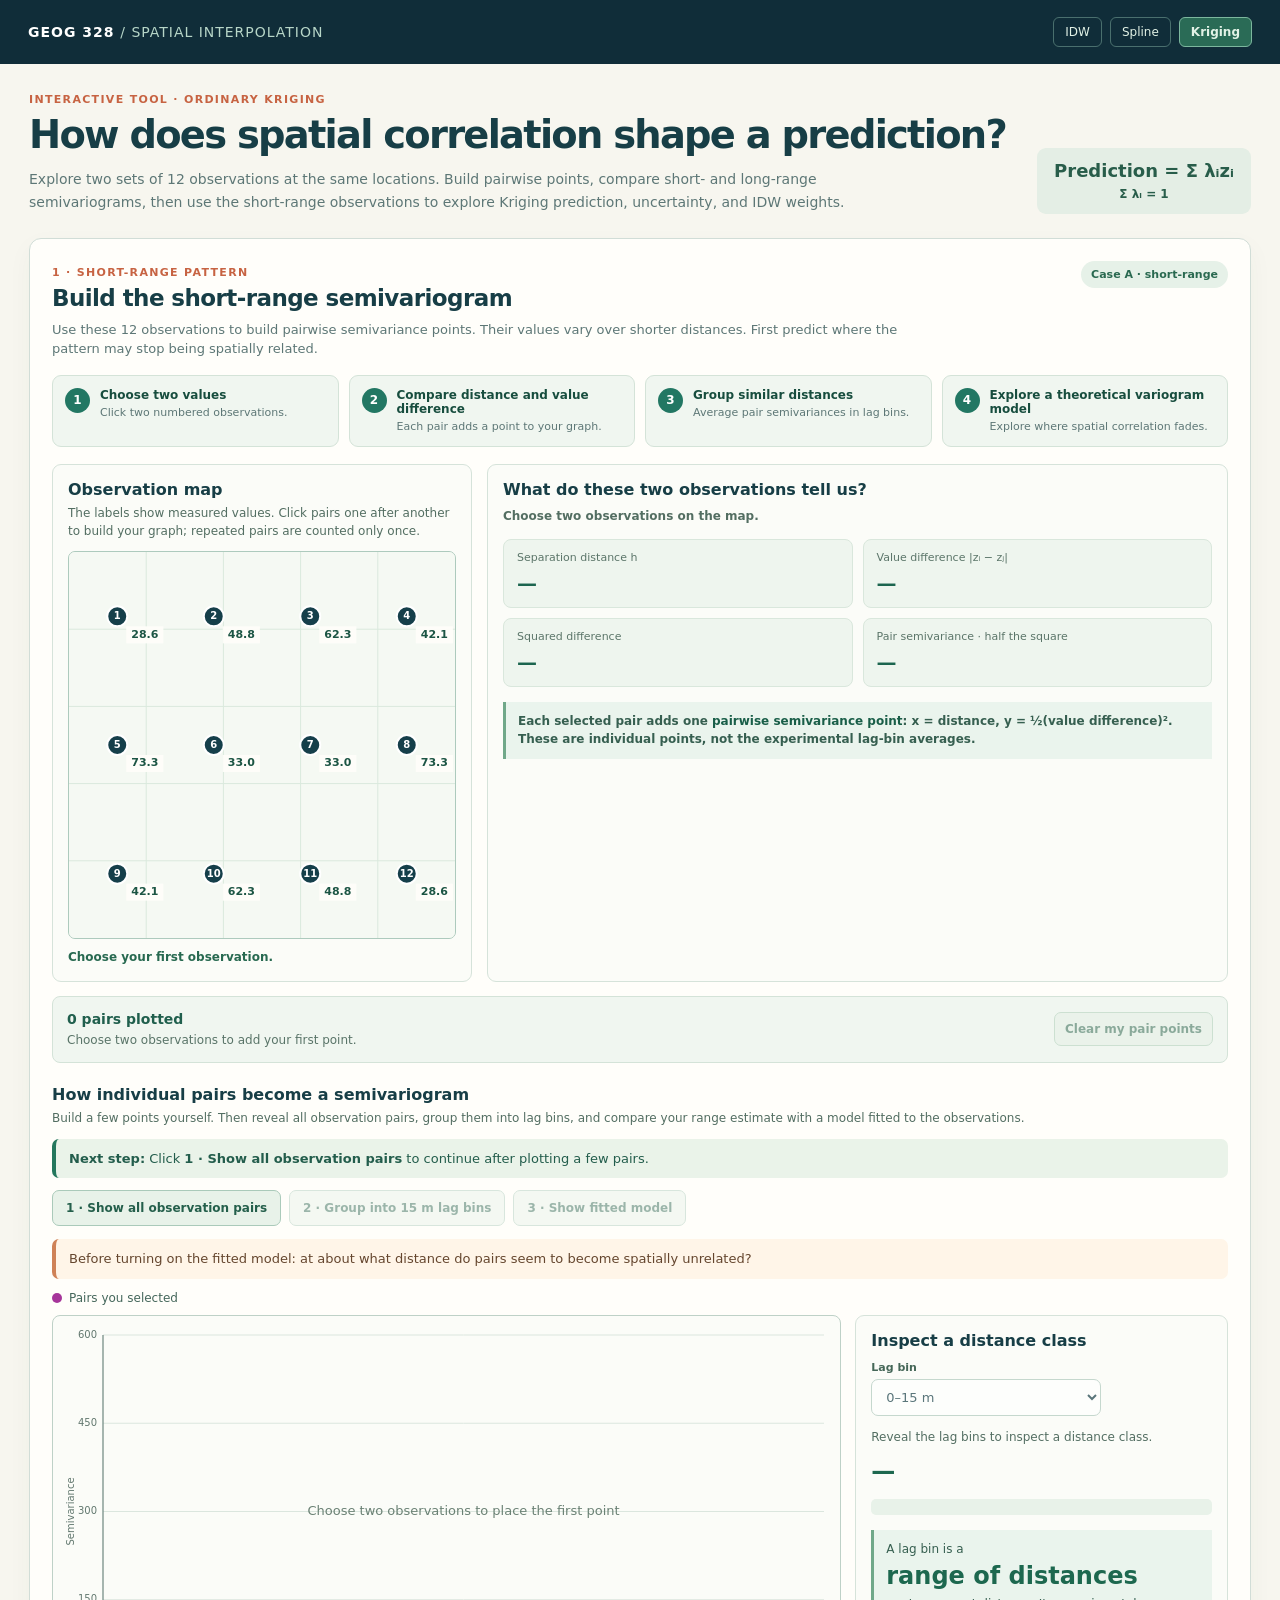
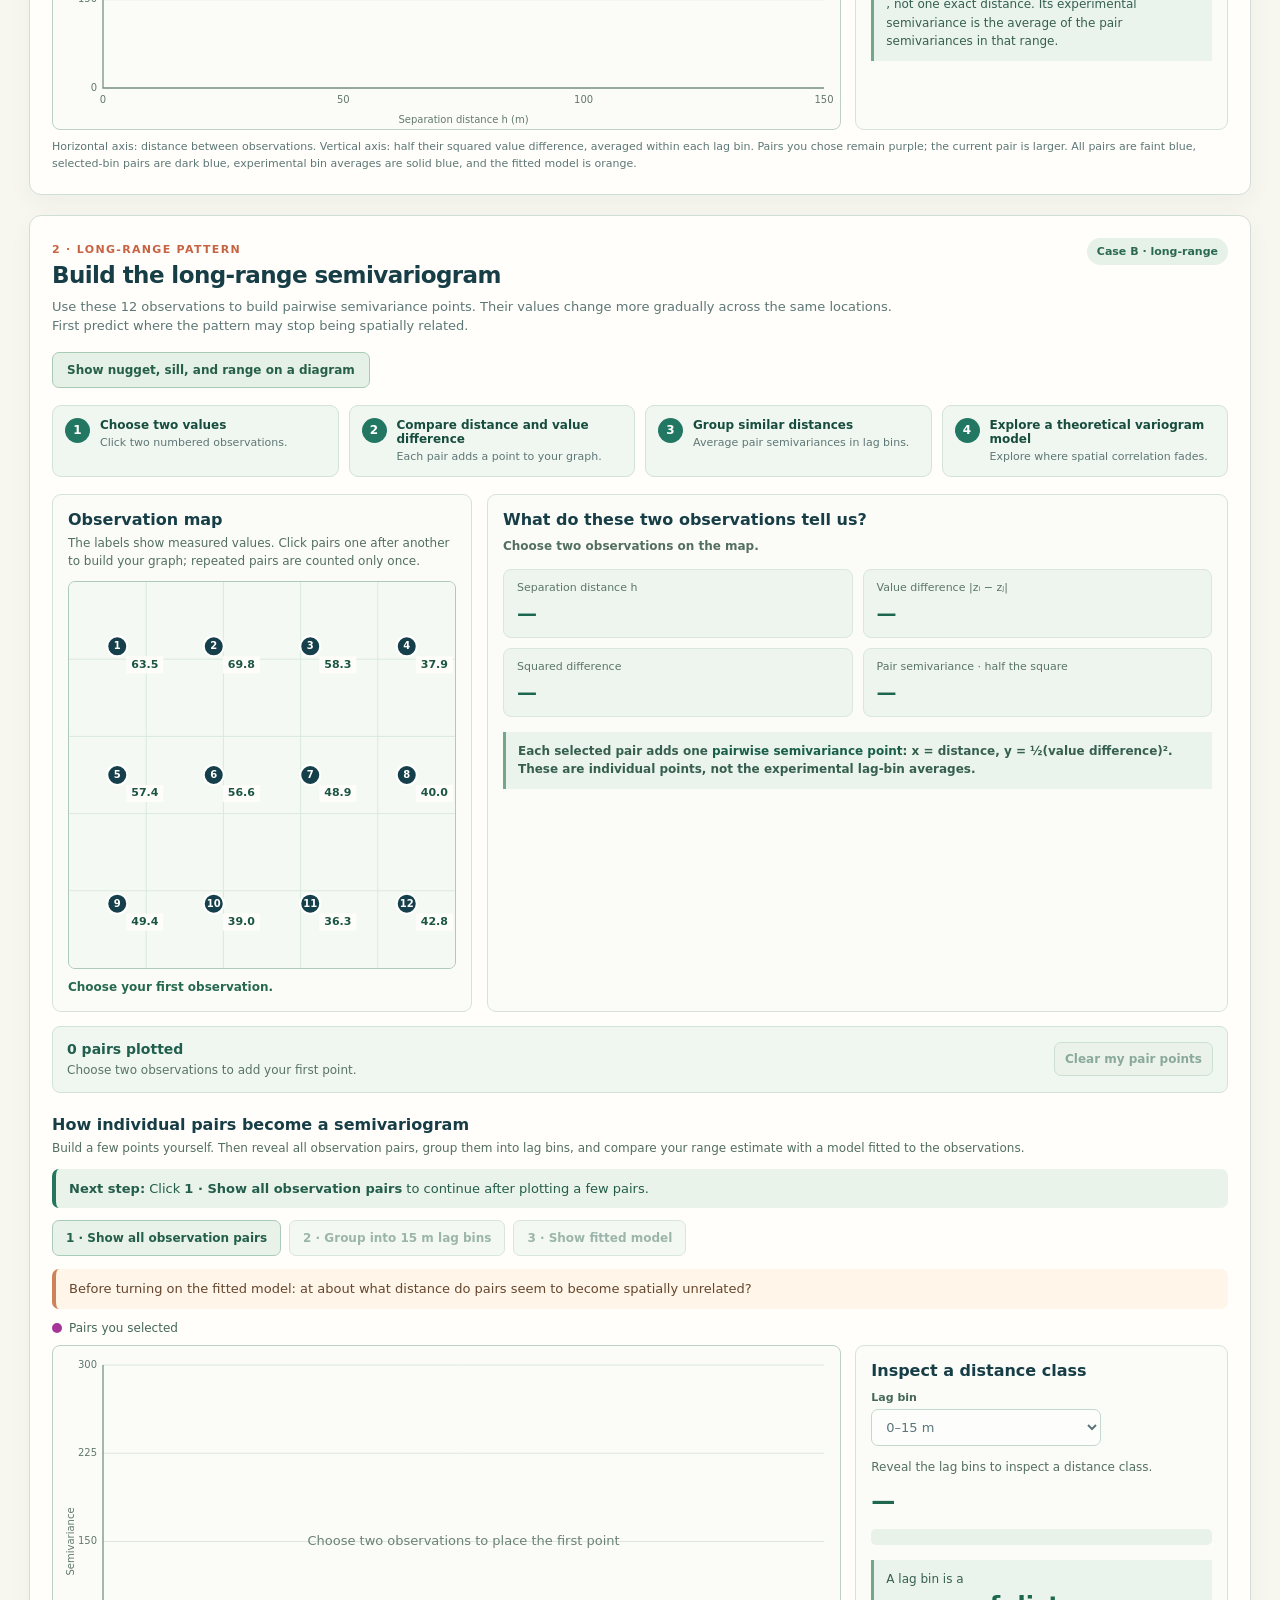
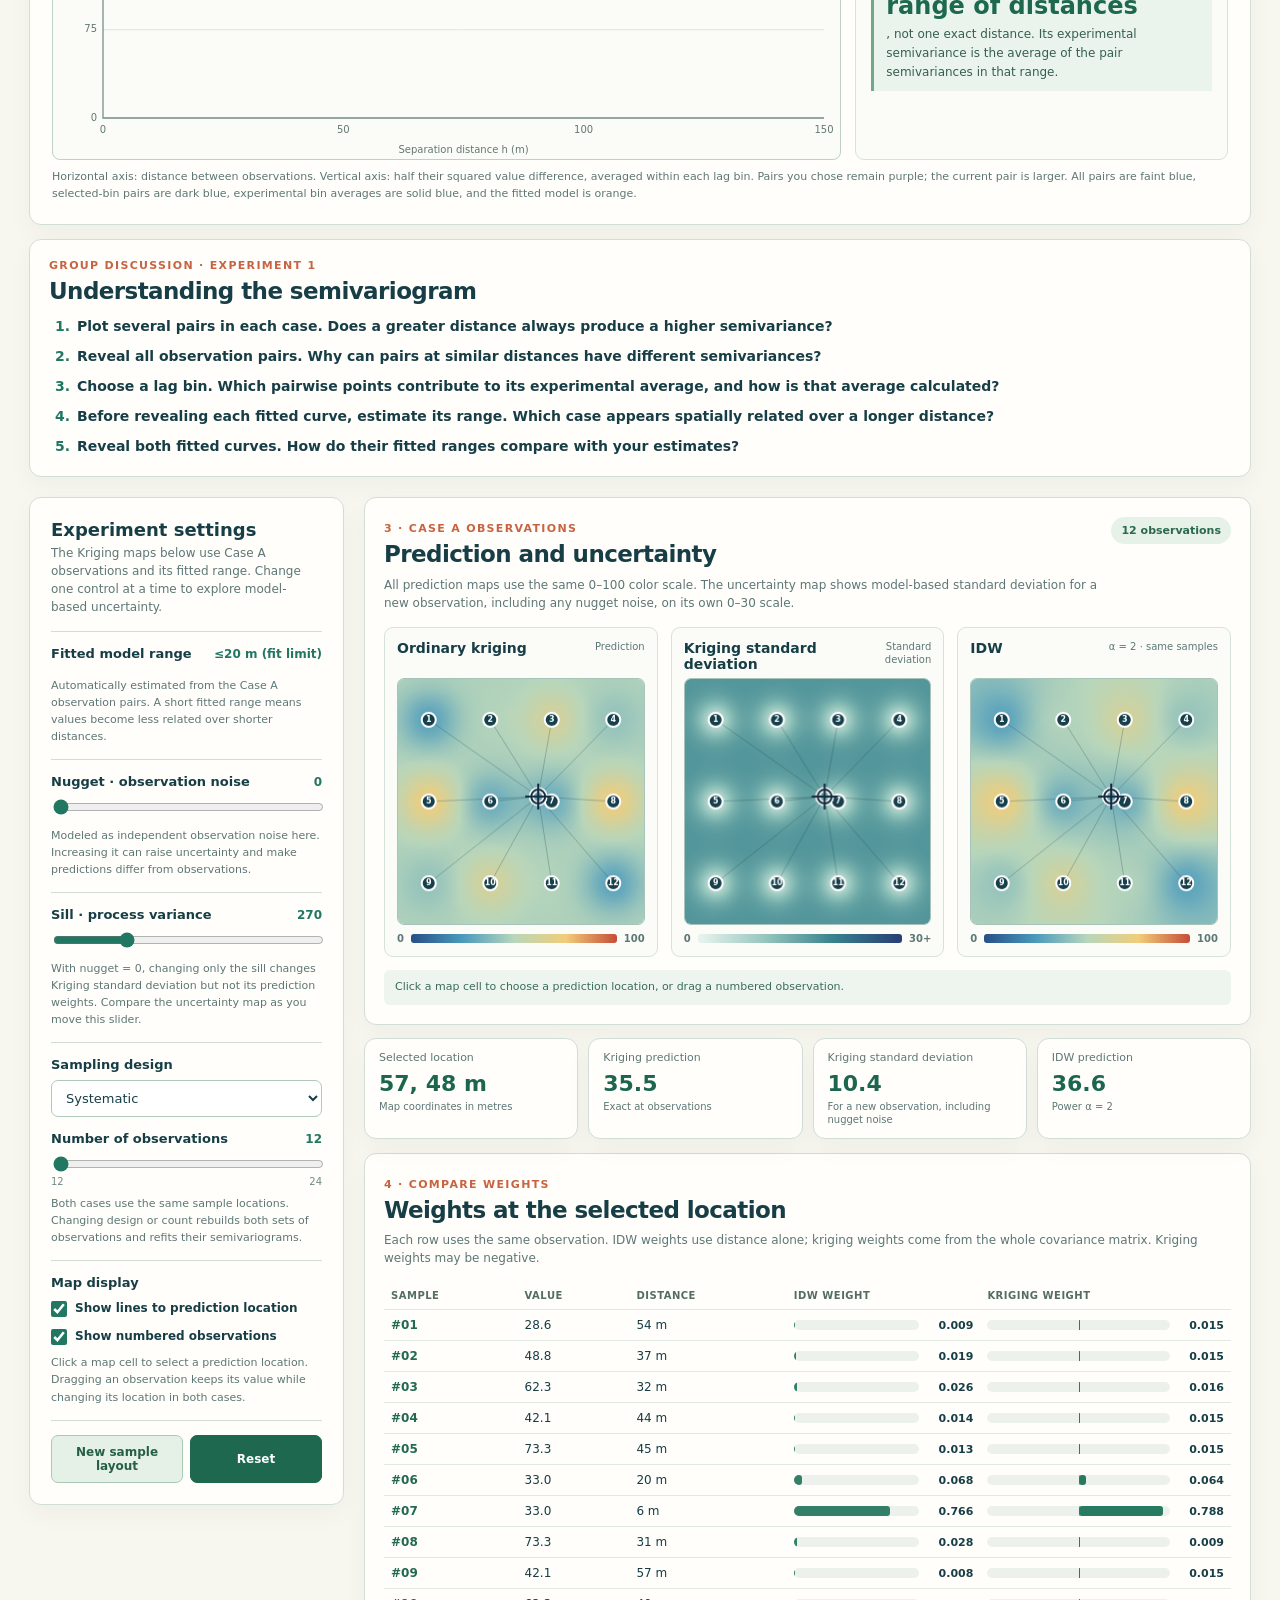
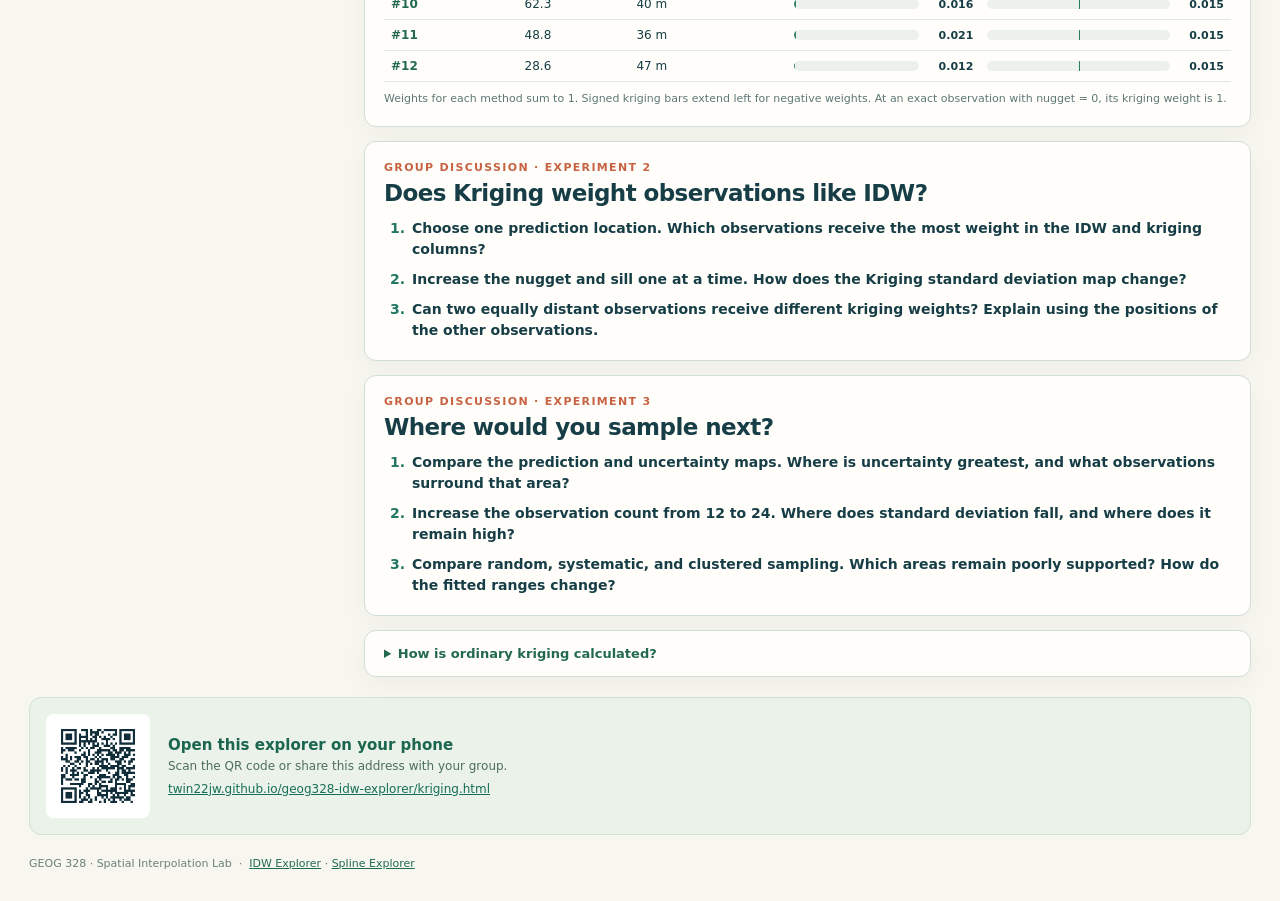
==== commit 231d3221: "Clarify fitted range limits and nugget uncertainty" ====
--- a/kriging.html
+++ b/kriging.html
@@ -6,7 +6,7 @@
 <title>GEOG 328 · Kriging Explorer</title>
 <meta name="description" content="Interactive ordinary kriging, semivariogram, uncertainty, and IDW comparison for GEOG 328">
 <link rel="stylesheet" href="kriging.css?v=20261028a">
-<script src="kriging.js?v=20261028a" defer></script>
+<script src="kriging.js?v=20261028b" defer></script>
 </head>
 <body>
 <header class="top"><div class="top-inner"><div class="brand">GEOG 328 <span>/ SPATIAL INTERPOLATION</span></div><nav class="top-links" aria-label="Interpolation tools"><a href="index.html">IDW</a><a href="spline.html">Spline</a><strong>Kriging</strong></nav></div></header>
@@ -25,7 +25,7 @@
     <p class="model-question">Before turning on the fitted model: at about what distance do pairs seem to become spatially unrelated?</p>
     <div class="variogram-legend" id="variogramLegend"><span><i class="legend-dot selected"></i>Pairs you selected</span></div>
     <div class="variogram-grid"><div class="variogram-frame"><canvas id="variogram" role="img" aria-label="Pair semivariances, lag-bin averages, and optional model curve"></canvas></div><div class="bin-card"><h3>Inspect a distance class</h3><label for="lagBin">Lag bin</label><select id="lagBin" disabled><option value="0">0–15 m</option><option value="1">15–30 m</option><option value="2">30–45 m</option><option value="3">45–60 m</option><option value="4">60–75 m</option><option value="5">75–90 m</option><option value="6">90–105 m</option><option value="7">105–120 m</option><option value="8">120–135 m</option><option value="9">135–150 m</option></select><p id="binCount">Reveal the lag bins to inspect a distance class.</p><strong id="binMean">—</strong><p id="binFormula" class="bin-formula"></p><div id="binPairs" class="bin-pair-list"></div><p id="binMapHint" class="bin-map-hint"></p><p class="learning-note">A lag bin is a <strong>range of distances</strong>, not one exact distance. Its experimental semivariance is the average of the pair semivariances in that range.</p></div></div>
-    <div class="model-explorer" id="modelExplorer" hidden><div><strong>Fitted spherical model</strong><p>This curve is estimated from all observation-pair lag averages using least squares with the nugget initially set to zero. It is an estimate, not the underlying truth. The range marks where the fitted curve reaches its sill.</p></div><p class="fit-readout" id="fitReadout"></p></div>
+    <div class="model-explorer" id="modelExplorer" hidden><div><strong>Fitted spherical model</strong><p>This curve is estimated from all observation-pair lag averages using least squares with the nugget initially set to zero. It is an estimate, not the underlying truth. The range marks where the fitted curve reaches its sill. The fit searches 20–140 m, so values at either limit are only bounds.</p></div><p class="fit-readout" id="fitReadout"></p></div>
     <p class="fine">Horizontal axis: distance between observations. Vertical axis: half their squared value difference, averaged within each lag bin. Pairs you chose remain purple; the current pair is larger. All pairs are faint blue, selected-bin pairs are dark blue, experimental bin averages are solid blue, and the fitted model is orange.</p>
   </section>
   <section class="panel semivariogram-lab" aria-labelledby="variogramTitle2">
@@ -41,7 +41,7 @@
     <p class="model-question">Before turning on the fitted model: at about what distance do pairs seem to become spatially unrelated?</p>
     <div class="variogram-legend" id="variogramLegend2"><span><i class="legend-dot selected"></i>Pairs you selected</span></div>
     <div class="variogram-grid"><div class="variogram-frame"><canvas id="variogram2" role="img" aria-label="Pair semivariances, lag-bin averages, and optional model curve"></canvas></div><div class="bin-card"><h3>Inspect a distance class</h3><label for="lagBin2">Lag bin</label><select id="lagBin2" disabled><option value="0">0–15 m</option><option value="1">15–30 m</option><option value="2">30–45 m</option><option value="3">45–60 m</option><option value="4">60–75 m</option><option value="5">75–90 m</option><option value="6">90–105 m</option><option value="7">105–120 m</option><option value="8">120–135 m</option><option value="9">135–150 m</option></select><p id="binCount2">Reveal the lag bins to inspect a distance class.</p><strong id="binMean2">—</strong><p id="binFormula2" class="bin-formula"></p><div id="binPairs2" class="bin-pair-list"></div><p id="binMapHint2" class="bin-map-hint"></p><p class="learning-note">A lag bin is a <strong>range of distances</strong>, not one exact distance. Its experimental semivariance is the average of the pair semivariances in that range.</p></div></div>
-    <div class="model-explorer" id="modelExplorer2" hidden><div><strong>Fitted spherical model</strong><p>This curve is estimated from all observation-pair lag averages using least squares with the nugget initially set to zero. It is an estimate, not the underlying truth. The range marks where the fitted curve reaches its sill.</p></div><p class="fit-readout" id="fitReadout2"></p></div>
+    <div class="model-explorer" id="modelExplorer2" hidden><div><strong>Fitted spherical model</strong><p>This curve is estimated from all observation-pair lag averages using least squares with the nugget initially set to zero. It is an estimate, not the underlying truth. The range marks where the fitted curve reaches its sill. The fit searches 20–140 m, so values at either limit are only bounds.</p></div><p class="fit-readout" id="fitReadout2"></p></div>
     <p class="fine">Horizontal axis: distance between observations. Vertical axis: half their squared value difference, averaged within each lag bin. Pairs you chose remain purple; the current pair is larger. All pairs are faint blue, selected-bin pairs are dark blue, experimental bin averages are solid blue, and the fitted model is orange.</p>
   </section>
   <section class="panel discussion semivariogram-discussion"><span class="stage">GROUP DISCUSSION · EXPERIMENT 1</span><h2>Understanding the semivariogram</h2><ol><li>Plot several pairs in each case. Does a greater distance always produce a higher semivariance?</li><li>Reveal all observation pairs. Why can pairs at similar distances have different semivariances?</li><li>Choose a lag bin. Which pairwise points contribute to its experimental average, and how is that average calculated?</li><li>Before revealing each fitted curve, estimate its range. Which case appears spatially related over a longer distance?</li><li>Reveal both fitted curves. How do their fitted ranges compare with your estimates?</li></ol></section>
@@ -59,7 +59,7 @@
     </aside>
 
     <div class="content">
-      <section class="panel map-section" aria-labelledby="mapsTitle"><div class="section-head"><div><span class="stage">3 · CASE A OBSERVATIONS</span><h2 id="mapsTitle">Prediction and uncertainty</h2><p>All prediction maps use the same 0–100 color scale. The uncertainty map shows kriging standard deviation on its own 0–30 scale.</p></div><span class="badge" id="sampleBadge">12 observations</span></div>
+      <section class="panel map-section" aria-labelledby="mapsTitle"><div class="section-head"><div><span class="stage">3 · CASE A OBSERVATIONS</span><h2 id="mapsTitle">Prediction and uncertainty</h2><p>All prediction maps use the same 0–100 color scale. The uncertainty map shows model-based standard deviation for a new observation, including any nugget noise, on its own 0–30 scale.</p></div><span class="badge" id="sampleBadge">12 observations</span></div>
         <div class="map-grid">
           <div class="map-card"><div class="map-title"><h3>Ordinary kriging</h3><span>Prediction</span></div><div class="map-frame"><canvas id="krigMap" role="img" aria-label="Ordinary kriging prediction map"></canvas></div><div class="legend"><b>0</b><i class="value-gradient"></i><b>100</b></div></div>
           <div class="map-card"><div class="map-title"><h3>Kriging standard deviation</h3><span>Standard deviation</span></div><div class="map-frame"><canvas id="sdMap" role="img" aria-label="Kriging standard deviation map"></canvas></div><div class="legend"><b>0</b><i class="sd-gradient"></i><b>30+</b></div></div>
@@ -68,13 +68,13 @@
         <p id="mapStatus" class="map-status" role="status">Click a map cell to choose a prediction location, or drag a numbered observation.</p>
       </section>
 
-      <section class="readouts" aria-label="Selected prediction location"><div class="panel readout"><span>Selected location</span><strong id="probeCoord">—</strong><small>Map coordinates in metres</small></div><div class="panel readout"><span>Kriging prediction</span><strong id="krigValue">—</strong><small id="krigNote">Ordinary kriging</small></div><div class="panel readout"><span>Kriging standard deviation</span><strong id="sdValue">—</strong><small>Model-based uncertainty</small></div><div class="panel readout"><span>IDW prediction</span><strong id="idwValue">—</strong><small>Power α = 2</small></div></section>
+      <section class="readouts" aria-label="Selected prediction location"><div class="panel readout"><span>Selected location</span><strong id="probeCoord">—</strong><small>Map coordinates in metres</small></div><div class="panel readout"><span>Kriging prediction</span><strong id="krigValue">—</strong><small id="krigNote">Ordinary kriging</small></div><div class="panel readout"><span>Kriging standard deviation</span><strong id="sdValue">—</strong><small>For a new observation, including nugget noise</small></div><div class="panel readout"><span>IDW prediction</span><strong id="idwValue">—</strong><small>Power α = 2</small></div></section>
 
       <section class="panel weight-panel" aria-labelledby="weightsTitle"><div class="section-head"><div><span class="stage">4 · COMPARE WEIGHTS</span><h2 id="weightsTitle">Weights at the selected location</h2><p>Each row uses the same observation. IDW weights use distance alone; kriging weights come from the whole covariance matrix. Kriging weights may be negative.</p></div></div><div class="weight-table-wrap"><table><thead><tr><th>Sample</th><th>Value</th><th>Distance</th><th>IDW weight</th><th>Kriging weight</th></tr></thead><tbody id="weightBody"></tbody></table></div><p class="fine">Weights for each method sum to 1. Signed kriging bars extend left for negative weights. At an exact observation with nugget = 0, its kriging weight is 1.</p></section>
       <section class="panel discussion"><span class="stage">GROUP DISCUSSION · EXPERIMENT 2</span><h2>Does Kriging weight observations like IDW?</h2><ol><li>Choose one prediction location. Which observations receive the most weight in the IDW and kriging columns?</li><li>Increase the nugget and sill one at a time. How does the Kriging standard deviation map change?</li><li>Can two equally distant observations receive different kriging weights? Explain using the positions of the other observations.</li></ol></section>
       <section class="panel discussion"><span class="stage">GROUP DISCUSSION · EXPERIMENT 3</span><h2>Where would you sample next?</h2><ol><li>Compare the prediction and uncertainty maps. Where is uncertainty greatest, and what observations surround that area?</li><li>Increase the observation count from 12 to 24. Where does standard deviation fall, and where does it remain high?</li><li>Compare random, systematic, and clustered sampling. Which areas remain poorly supported? How do the fitted ranges change?</li></ol></section>
 
-      <details class="panel method-note"><summary>How is ordinary kriging calculated?</summary><p>For a constant but unknown local mean, ordinary kriging predicts ẑ(x₀) = Σᵢ λᵢz(xᵢ), with Σᵢ λᵢ = 1. The weights solve a covariance system built from the chosen variogram model and all active observations. They reflect both distance to x₀ and distances among observations.</p><p>The map uses an isotropic, stationary covariance model. The nugget is treated as independent observation noise. Kriging standard deviation is the square root of the resulting model-based prediction variance. It describes uncertainty under these assumptions; it is not a measured error or a guarantee of accuracy.</p></details>
+      <details class="panel method-note"><summary>How is ordinary kriging calculated?</summary><p>For a constant but unknown local mean, ordinary kriging predicts ẑ(x₀) = Σᵢ λᵢz(xᵢ), with Σᵢ λᵢ = 1. The weights solve a covariance system built from the chosen variogram model and all active observations. They reflect both distance to x₀ and distances among observations.</p><p>The map uses an isotropic, stationary covariance model. The nugget is treated as independent observation noise. Kriging standard deviation is the square root of the model-based prediction variance for a new observation; it includes the independent nugget noise. It describes uncertainty under these assumptions; it is not a measured error or a guarantee of accuracy.</p></details>
     </div>
   </div>
   <div class="qr-card"><img src="kriging-qr.png" alt="QR code for the public GEOG 328 Kriging Explorer"><div><strong>Open this explorer on your phone</strong><p>Scan the QR code or share this address with your group.</p><a href="https://twin22jw.github.io/geog328-idw-explorer/kriging.html">twin22jw.github.io/geog328-idw-explorer/kriging.html</a></div></div>
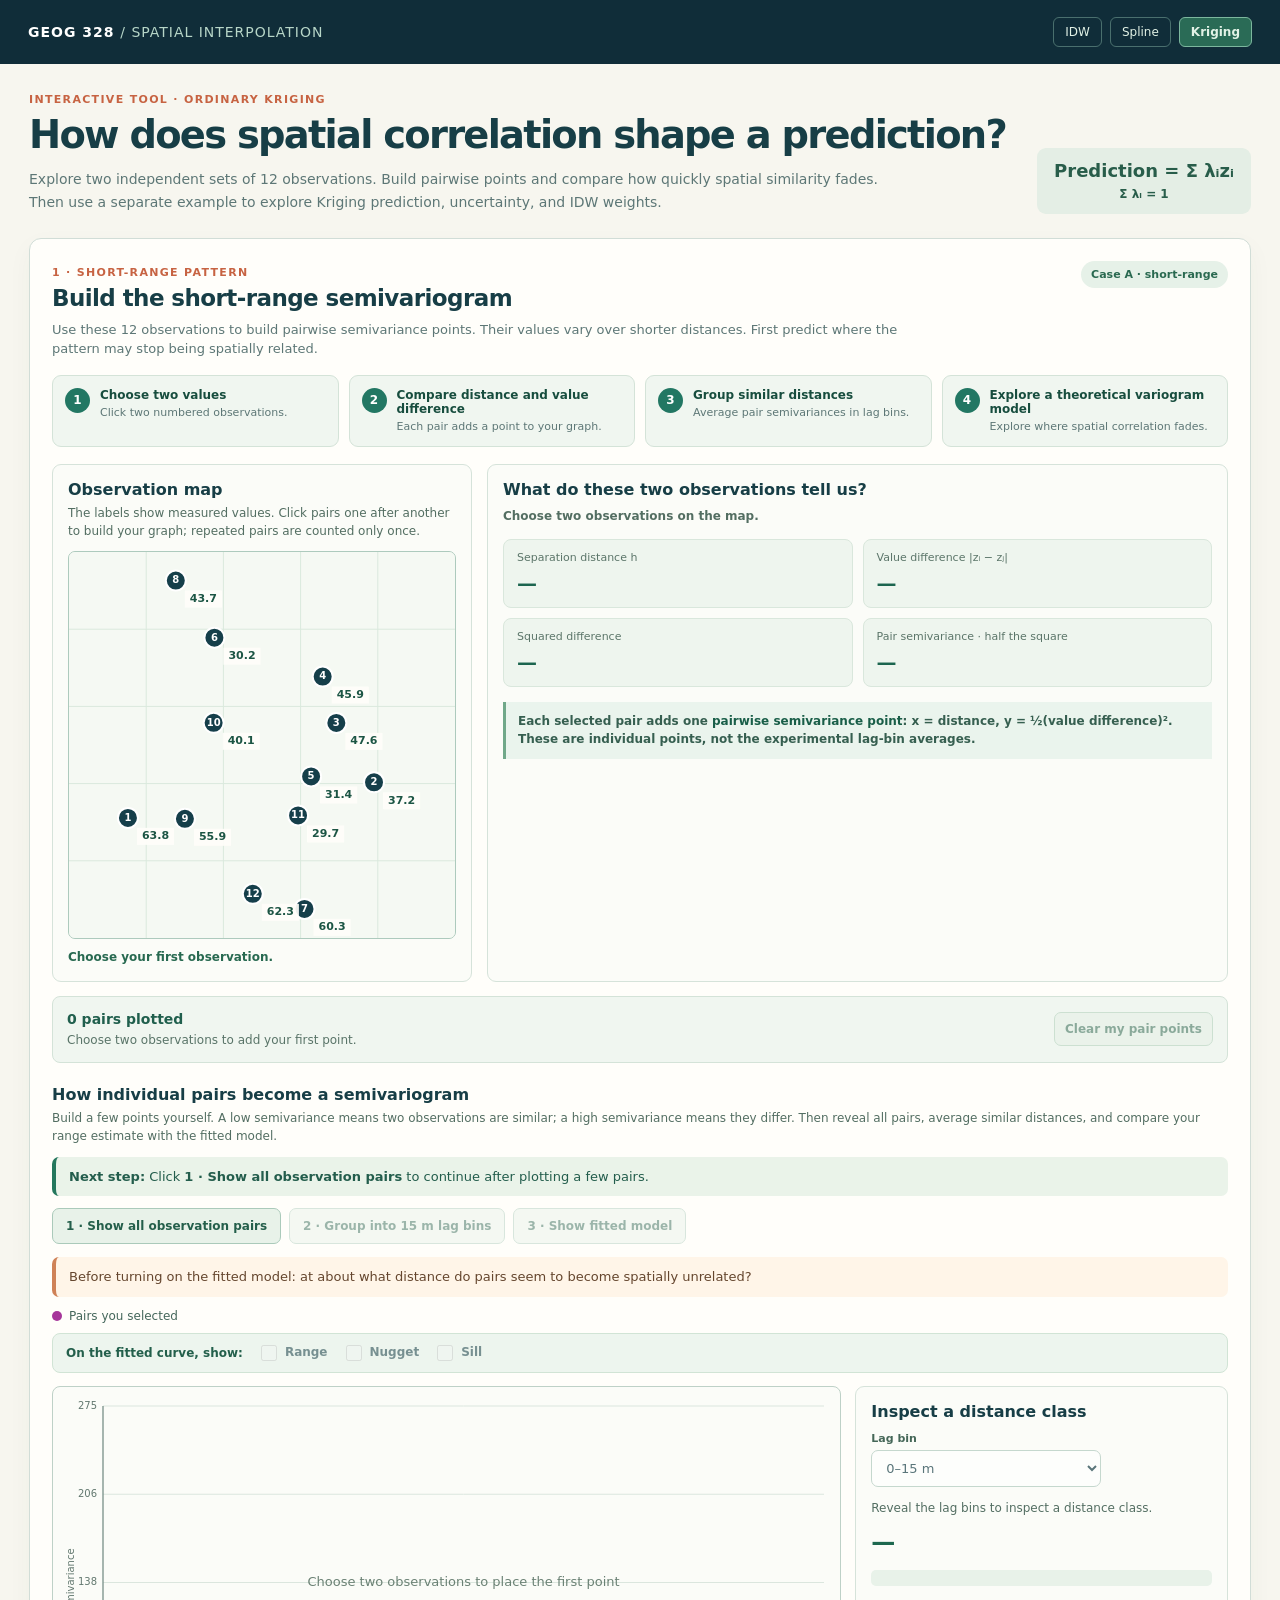
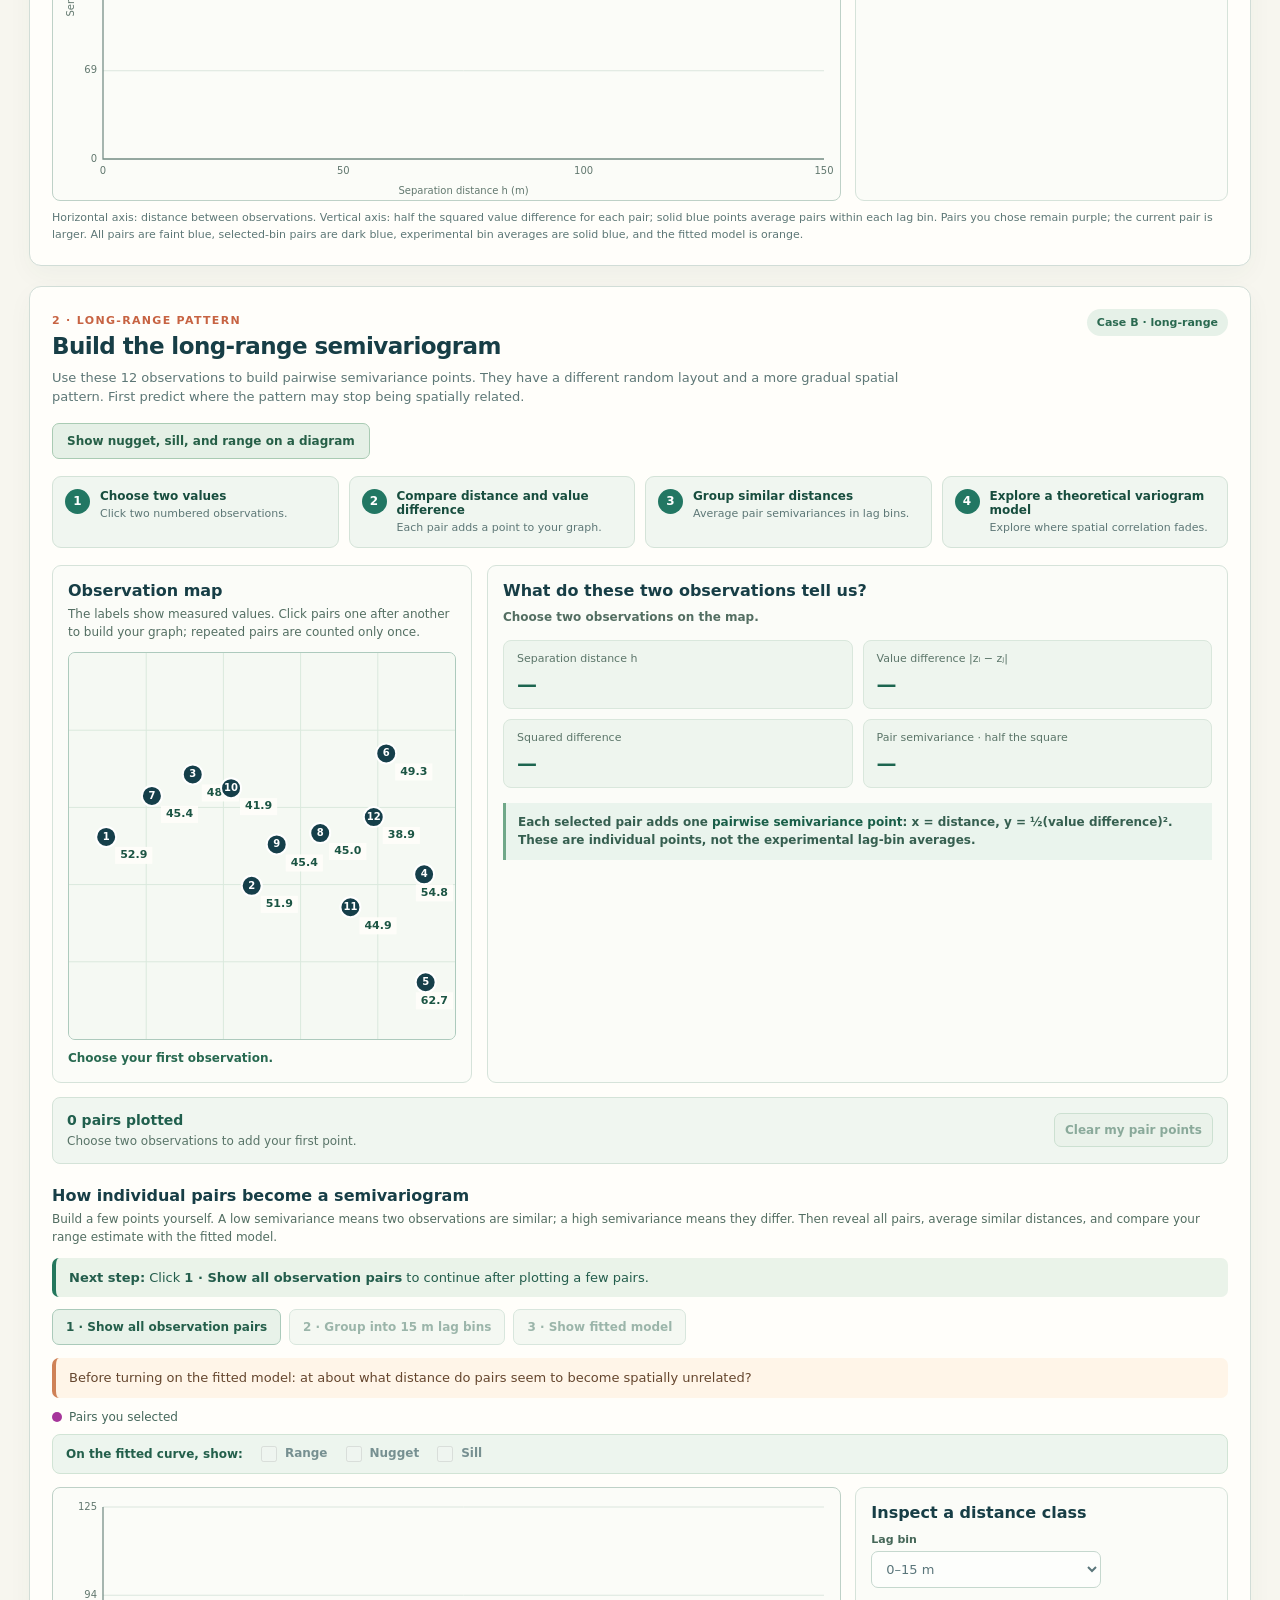
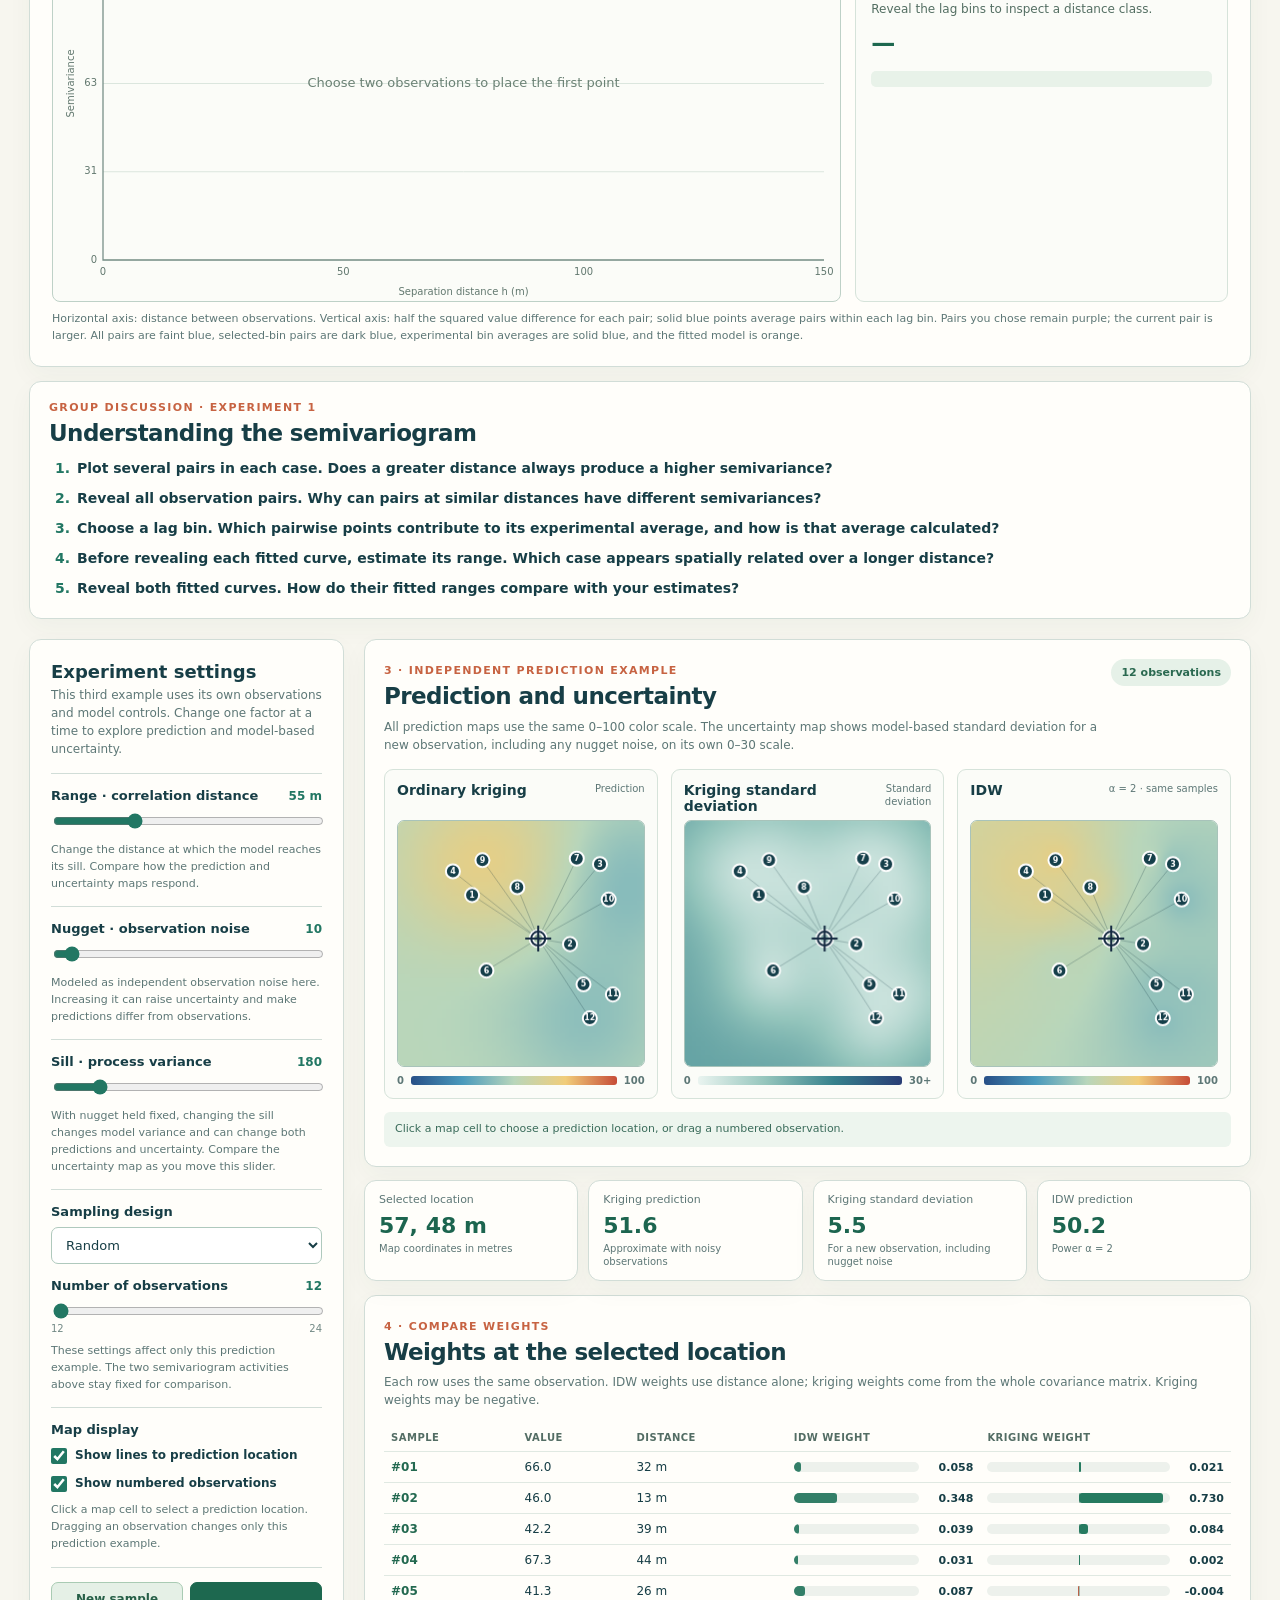
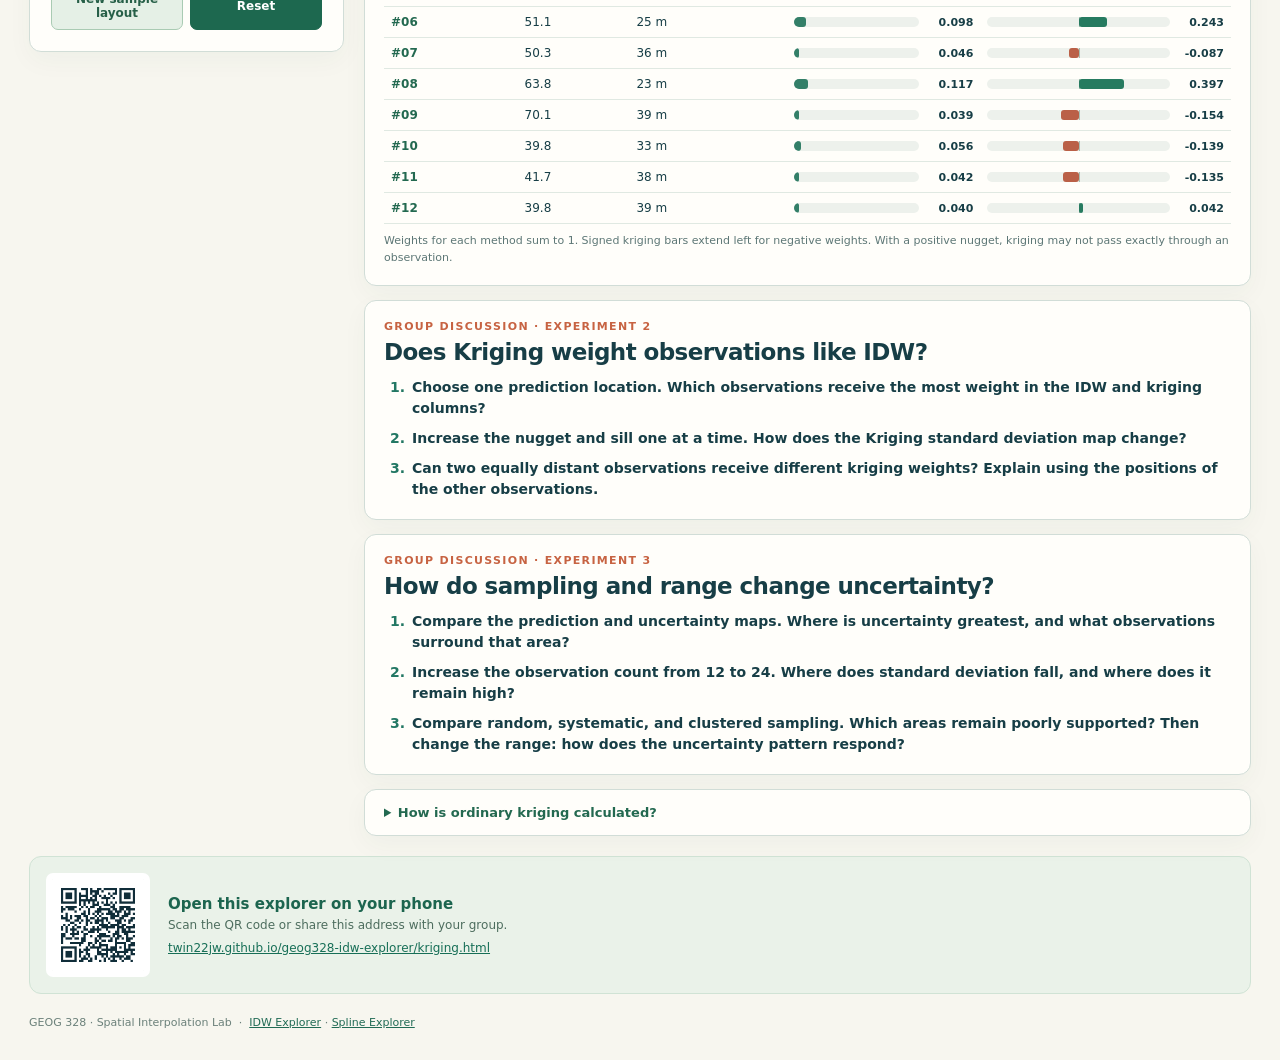
==== commit 794bdb20: "Separate semivariogram examples and add independent Kriging controls" ====
--- a/kriging.html
+++ b/kriging.html
@@ -5,13 +5,13 @@
 <meta name="viewport" content="width=device-width, initial-scale=1">
 <title>GEOG 328 · Kriging Explorer</title>
 <meta name="description" content="Interactive ordinary kriging, semivariogram, uncertainty, and IDW comparison for GEOG 328">
-<link rel="stylesheet" href="kriging.css?v=20261028a">
-<script src="kriging.js?v=20261028b" defer></script>
+<link rel="stylesheet" href="kriging.css?v=20261028c">
+<script src="kriging.js?v=20261028c" defer></script>
 </head>
 <body>
 <header class="top"><div class="top-inner"><div class="brand">GEOG 328 <span>/ SPATIAL INTERPOLATION</span></div><nav class="top-links" aria-label="Interpolation tools"><a href="index.html">IDW</a><a href="spline.html">Spline</a><strong>Kriging</strong></nav></div></header>
 <main class="wrap">
-  <div class="intro"><div><div class="eyebrow">INTERACTIVE TOOL · ORDINARY KRIGING</div><h1>How does spatial correlation shape a prediction?</h1><p>Explore two sets of 12 observations at the same locations. Build pairwise points, compare short- and long-range semivariograms, then use the short-range observations to explore Kriging prediction, uncertainty, and IDW weights.</p></div><div class="intro-equation">Prediction = Σ λᵢzᵢ<br><small>Σ λᵢ = 1</small></div></div>
+  <div class="intro"><div><div class="eyebrow">INTERACTIVE TOOL · ORDINARY KRIGING</div><h1>How does spatial correlation shape a prediction?</h1><p>Explore two independent sets of 12 observations. Build pairwise points and compare how quickly spatial similarity fades. Then use a separate example to explore Kriging prediction, uncertainty, and IDW weights.</p></div><div class="intro-equation">Prediction = Σ λᵢzᵢ<br><small>Σ λᵢ = 1</small></div></div>
 
   <section class="panel semivariogram-lab" aria-labelledby="variogramTitle">
     <div class="section-head"><div><span class="stage">1 · SHORT-RANGE PATTERN</span><h2 id="variogramTitle">Build the short-range semivariogram</h2><p>Use these 12 observations to build pairwise semivariance points. Their values vary over shorter distances. First predict where the pattern may stop being spatially related.</p></div><span class="badge">Case A · short-range</span></div>
@@ -19,47 +19,49 @@
     <div class="pair-workbench"><div class="pair-map-card"><h3>Observation map</h3><p>The labels show measured values. Click pairs one after another to build your graph; repeated pairs are counted only once.</p><div class="pair-map-frame"><canvas id="pairMap" role="img" aria-label="Observation map for selecting a pair"></canvas></div><p class="pair-map-status" id="pairMapStatus" role="status">Choose your first observation.</p></div>
       <div class="pair-calculation"><h3>What do these two observations tell us?</h3><p id="pairValues">Choose two observations on the map.</p><div class="pair-measures"><div><span>Separation distance h</span><strong id="pairDistance">—</strong></div><div><span>Value difference |zᵢ − zⱼ|</span><strong id="pairDifference">—</strong></div><div><span>Squared difference</span><strong id="pairSquared">—</strong></div><div><span>Pair semivariance · half the square</span><strong id="pairMath">—</strong></div></div><p class="learning-note">Each selected pair adds one <strong>pairwise semivariance point</strong>: x = distance, y = ½(value difference)². These are individual points, not the experimental lag-bin averages.</p></div></div>
     <div class="pair-progress"><div><strong id="selectedPairCount">0 pairs plotted</strong><p id="pairHistory">Choose two observations to add your first point.</p></div><button id="clearPairs" type="button" class="secondary" disabled>Clear my pair points</button></div>
-    <div class="plot-heading"><div><h3>How individual pairs become a semivariogram</h3><p>Build a few points yourself. Then reveal all observation pairs, group them into lag bins, and compare your range estimate with a model fitted to the observations.</p></div></div>
+    <div class="plot-heading"><div><h3>How individual pairs become a semivariogram</h3><p>Build a few points yourself. A low semivariance means two observations are similar; a high semivariance means they differ. Then reveal all pairs, average similar distances, and compare your range estimate with the fitted model.</p></div></div>
     <p class="reveal-instruction"><strong>Next step:</strong> Click <strong>1 · Show all observation pairs</strong> to continue after plotting a few pairs.</p>
     <div class="reveal-actions"><button id="revealPairs" type="button" aria-pressed="false">1 · Show all observation pairs</button><button id="revealBins" type="button" aria-pressed="false" disabled>2 · Group into 15 m lag bins</button><button id="revealModel" type="button" aria-pressed="false" disabled>3 · Show fitted model</button></div>
     <p class="model-question">Before turning on the fitted model: at about what distance do pairs seem to become spatially unrelated?</p>
     <div class="variogram-legend" id="variogramLegend"><span><i class="legend-dot selected"></i>Pairs you selected</span></div>
-    <div class="variogram-grid"><div class="variogram-frame"><canvas id="variogram" role="img" aria-label="Pair semivariances, lag-bin averages, and optional model curve"></canvas></div><div class="bin-card"><h3>Inspect a distance class</h3><label for="lagBin">Lag bin</label><select id="lagBin" disabled><option value="0">0–15 m</option><option value="1">15–30 m</option><option value="2">30–45 m</option><option value="3">45–60 m</option><option value="4">60–75 m</option><option value="5">75–90 m</option><option value="6">90–105 m</option><option value="7">105–120 m</option><option value="8">120–135 m</option><option value="9">135–150 m</option></select><p id="binCount">Reveal the lag bins to inspect a distance class.</p><strong id="binMean">—</strong><p id="binFormula" class="bin-formula"></p><div id="binPairs" class="bin-pair-list"></div><p id="binMapHint" class="bin-map-hint"></p><p class="learning-note">A lag bin is a <strong>range of distances</strong>, not one exact distance. Its experimental semivariance is the average of the pair semivariances in that range.</p></div></div>
-    <div class="model-explorer" id="modelExplorer" hidden><div><strong>Fitted spherical model</strong><p>This curve is estimated from all observation-pair lag averages using least squares with the nugget initially set to zero. It is an estimate, not the underlying truth. The range marks where the fitted curve reaches its sill. The fit searches 20–140 m, so values at either limit are only bounds.</p></div><p class="fit-readout" id="fitReadout"></p></div>
-    <p class="fine">Horizontal axis: distance between observations. Vertical axis: half their squared value difference, averaged within each lag bin. Pairs you chose remain purple; the current pair is larger. All pairs are faint blue, selected-bin pairs are dark blue, experimental bin averages are solid blue, and the fitted model is orange.</p>
+    <div class="parameter-toggles" aria-label="Visualize fitted model parameters"><span>On the fitted curve, show:</span><label class="check"><input id="showRange" type="checkbox" disabled> Range</label><label class="check"><input id="showNugget" type="checkbox" disabled> Nugget</label><label class="check"><input id="showSill" type="checkbox" disabled> Sill</label></div>
+    <div class="variogram-grid"><div class="variogram-frame"><canvas id="variogram" role="img" aria-label="Pair semivariances, lag-bin averages, and optional model curve"></canvas></div><div class="bin-card"><h3>Inspect a distance class</h3><label for="lagBin">Lag bin</label><select id="lagBin" disabled><option value="0">0–15 m</option><option value="1">15–30 m</option><option value="2">30–45 m</option><option value="3">45–60 m</option><option value="4">60–75 m</option><option value="5">75–90 m</option><option value="6">90–105 m</option><option value="7">105–120 m</option><option value="8">120–135 m</option><option value="9">135–150 m</option></select><p id="binCount">Reveal the lag bins to inspect a distance class.</p><strong id="binMean">—</strong><p id="binFormula" class="bin-formula"></p><div id="binPairs" class="bin-pair-list"></div><p id="binMapHint" class="bin-map-hint"></p></div></div>
+    <div class="model-explorer" id="modelExplorer" hidden><div><strong>Fitted spherical model</strong><p>This curve is estimated from all observation-pair lag averages using least squares with the nugget fixed at 10 for this teaching example. It is an estimate, not the underlying truth. The range marks where the fitted curve reaches its sill. The fit searches 20–140 m, so values at either limit are only bounds. Individual pairs above the plot scale appear as arrows at the top.</p></div><p class="fit-readout" id="fitReadout"></p></div>
+    <p class="fine">Horizontal axis: distance between observations. Vertical axis: half the squared value difference for each pair; solid blue points average pairs within each lag bin. Pairs you chose remain purple; the current pair is larger. All pairs are faint blue, selected-bin pairs are dark blue, experimental bin averages are solid blue, and the fitted model is orange.</p>
   </section>
   <section class="panel semivariogram-lab" aria-labelledby="variogramTitle2">
-    <div class="section-head"><div><span class="stage">2 · LONG-RANGE PATTERN</span><h2 id="variogramTitle2">Build the long-range semivariogram</h2><p>Use these 12 observations to build pairwise semivariance points. Their values change more gradually across the same locations. First predict where the pattern may stop being spatially related.</p></div><span class="badge">Case B · long-range</span></div>
+    <div class="section-head"><div><span class="stage">2 · LONG-RANGE PATTERN</span><h2 id="variogramTitle2">Build the long-range semivariogram</h2><p>Use these 12 observations to build pairwise semivariance points. They have a different random layout and a more gradual spatial pattern. First predict where the pattern may stop being spatially related.</p></div><span class="badge">Case B · long-range</span></div>
     <button id="explainParams" type="button" class="secondary parameter-help">Show nugget, sill, and range on a diagram</button>
     <div class="learning-steps"><div><b>1</b><strong>Choose two values</strong><span>Click two numbered observations.</span></div><div><b>2</b><strong>Compare distance and value difference</strong><span>Each pair adds a point to your graph.</span></div><div><b>3</b><strong>Group similar distances</strong><span>Average pair semivariances in lag bins.</span></div><div><b>4</b><strong>Explore a theoretical variogram model</strong><span>Explore where spatial correlation fades.</span></div></div>
     <div class="pair-workbench"><div class="pair-map-card"><h3>Observation map</h3><p>The labels show measured values. Click pairs one after another to build your graph; repeated pairs are counted only once.</p><div class="pair-map-frame"><canvas id="pairMap2" role="img" aria-label="Observation map for selecting a pair"></canvas></div><p class="pair-map-status" id="pairMapStatus2" role="status">Choose your first observation.</p></div>
       <div class="pair-calculation"><h3>What do these two observations tell us?</h3><p id="pairValues2">Choose two observations on the map.</p><div class="pair-measures"><div><span>Separation distance h</span><strong id="pairDistance2">—</strong></div><div><span>Value difference |zᵢ − zⱼ|</span><strong id="pairDifference2">—</strong></div><div><span>Squared difference</span><strong id="pairSquared2">—</strong></div><div><span>Pair semivariance · half the square</span><strong id="pairMath2">—</strong></div></div><p class="learning-note">Each selected pair adds one <strong>pairwise semivariance point</strong>: x = distance, y = ½(value difference)². These are individual points, not the experimental lag-bin averages.</p></div></div>
     <div class="pair-progress"><div><strong id="selectedPairCount2">0 pairs plotted</strong><p id="pairHistory2">Choose two observations to add your first point.</p></div><button id="clearPairs2" type="button" class="secondary" disabled>Clear my pair points</button></div>
-    <div class="plot-heading"><div><h3>How individual pairs become a semivariogram</h3><p>Build a few points yourself. Then reveal all observation pairs, group them into lag bins, and compare your range estimate with a model fitted to the observations.</p></div></div>
+    <div class="plot-heading"><div><h3>How individual pairs become a semivariogram</h3><p>Build a few points yourself. A low semivariance means two observations are similar; a high semivariance means they differ. Then reveal all pairs, average similar distances, and compare your range estimate with the fitted model.</p></div></div>
     <p class="reveal-instruction"><strong>Next step:</strong> Click <strong>1 · Show all observation pairs</strong> to continue after plotting a few pairs.</p>
     <div class="reveal-actions"><button id="revealPairs2" type="button" aria-pressed="false">1 · Show all observation pairs</button><button id="revealBins2" type="button" aria-pressed="false" disabled>2 · Group into 15 m lag bins</button><button id="revealModel2" type="button" aria-pressed="false" disabled>3 · Show fitted model</button></div>
     <p class="model-question">Before turning on the fitted model: at about what distance do pairs seem to become spatially unrelated?</p>
     <div class="variogram-legend" id="variogramLegend2"><span><i class="legend-dot selected"></i>Pairs you selected</span></div>
-    <div class="variogram-grid"><div class="variogram-frame"><canvas id="variogram2" role="img" aria-label="Pair semivariances, lag-bin averages, and optional model curve"></canvas></div><div class="bin-card"><h3>Inspect a distance class</h3><label for="lagBin2">Lag bin</label><select id="lagBin2" disabled><option value="0">0–15 m</option><option value="1">15–30 m</option><option value="2">30–45 m</option><option value="3">45–60 m</option><option value="4">60–75 m</option><option value="5">75–90 m</option><option value="6">90–105 m</option><option value="7">105–120 m</option><option value="8">120–135 m</option><option value="9">135–150 m</option></select><p id="binCount2">Reveal the lag bins to inspect a distance class.</p><strong id="binMean2">—</strong><p id="binFormula2" class="bin-formula"></p><div id="binPairs2" class="bin-pair-list"></div><p id="binMapHint2" class="bin-map-hint"></p><p class="learning-note">A lag bin is a <strong>range of distances</strong>, not one exact distance. Its experimental semivariance is the average of the pair semivariances in that range.</p></div></div>
-    <div class="model-explorer" id="modelExplorer2" hidden><div><strong>Fitted spherical model</strong><p>This curve is estimated from all observation-pair lag averages using least squares with the nugget initially set to zero. It is an estimate, not the underlying truth. The range marks where the fitted curve reaches its sill. The fit searches 20–140 m, so values at either limit are only bounds.</p></div><p class="fit-readout" id="fitReadout2"></p></div>
-    <p class="fine">Horizontal axis: distance between observations. Vertical axis: half their squared value difference, averaged within each lag bin. Pairs you chose remain purple; the current pair is larger. All pairs are faint blue, selected-bin pairs are dark blue, experimental bin averages are solid blue, and the fitted model is orange.</p>
+    <div class="parameter-toggles" aria-label="Visualize fitted model parameters"><span>On the fitted curve, show:</span><label class="check"><input id="showRange2" type="checkbox" disabled> Range</label><label class="check"><input id="showNugget2" type="checkbox" disabled> Nugget</label><label class="check"><input id="showSill2" type="checkbox" disabled> Sill</label></div>
+    <div class="variogram-grid"><div class="variogram-frame"><canvas id="variogram2" role="img" aria-label="Pair semivariances, lag-bin averages, and optional model curve"></canvas></div><div class="bin-card"><h3>Inspect a distance class</h3><label for="lagBin2">Lag bin</label><select id="lagBin2" disabled><option value="0">0–15 m</option><option value="1">15–30 m</option><option value="2">30–45 m</option><option value="3">45–60 m</option><option value="4">60–75 m</option><option value="5">75–90 m</option><option value="6">90–105 m</option><option value="7">105–120 m</option><option value="8">120–135 m</option><option value="9">135–150 m</option></select><p id="binCount2">Reveal the lag bins to inspect a distance class.</p><strong id="binMean2">—</strong><p id="binFormula2" class="bin-formula"></p><div id="binPairs2" class="bin-pair-list"></div><p id="binMapHint2" class="bin-map-hint"></p></div></div>
+    <div class="model-explorer" id="modelExplorer2" hidden><div><strong>Fitted spherical model</strong><p>This curve is estimated from all observation-pair lag averages using least squares with the nugget fixed at 10 for this teaching example. It is an estimate, not the underlying truth. The range marks where the fitted curve reaches its sill. The fit searches 20–140 m, so values at either limit are only bounds. Individual pairs above the plot scale appear as arrows at the top.</p></div><p class="fit-readout" id="fitReadout2"></p></div>
+    <p class="fine">Horizontal axis: distance between observations. Vertical axis: half the squared value difference for each pair; solid blue points average pairs within each lag bin. Pairs you chose remain purple; the current pair is larger. All pairs are faint blue, selected-bin pairs are dark blue, experimental bin averages are solid blue, and the fitted model is orange.</p>
   </section>
   <section class="panel discussion semivariogram-discussion"><span class="stage">GROUP DISCUSSION · EXPERIMENT 1</span><h2>Understanding the semivariogram</h2><ol><li>Plot several pairs in each case. Does a greater distance always produce a higher semivariance?</li><li>Reveal all observation pairs. Why can pairs at similar distances have different semivariances?</li><li>Choose a lag bin. Which pairwise points contribute to its experimental average, and how is that average calculated?</li><li>Before revealing each fitted curve, estimate its range. Which case appears spatially related over a longer distance?</li><li>Reveal both fitted curves. How do their fitted ranges compare with your estimates?</li></ol></section>
 
-  <dialog id="parameterDialog" class="parameter-dialog" aria-labelledby="parameterDialogTitle"><div class="dialog-head"><h2 id="parameterDialogTitle">Reading a fitted semivariogram</h2><button id="closeParameterDialog" type="button" aria-label="Close diagram">×</button></div><p>This diagram illustrates a positive nugget. The fitted examples on this page start with nugget = 0; the values below come from the long-range observations.</p><svg viewBox="0 0 600 340" role="img" aria-label="Semivariogram diagram with nugget, sill, and range"><defs><marker id="arrow" markerWidth="7" markerHeight="7" refX="5" refY="3.5" orient="auto"><path d="M0 0 L7 3.5 L0 7" fill="none" stroke="#267da0"/></marker></defs><path d="M62 22 V275 H555" fill="none" stroke="#1a343b" stroke-width="2"/><path d="M62 251 C165 207 240 116 348 86 C420 67 486 67 540 67" fill="none" stroke="#c54835" stroke-width="4"/><line x1="348" y1="86" x2="348" y2="275" stroke="#1a343b" stroke-width="2" stroke-dasharray="7 7"/><line x1="62" y1="295" x2="346" y2="295" stroke="#267da0" stroke-width="2" marker-end="url(#arrow)"/><text x="190" y="322" fill="#267da0" font-size="20">Range</text><text x="12" y="251" fill="#d06a3d" font-size="16">Nugget</text><path d="M548 67 h12 V251 h-12" fill="none" stroke="#267da0" stroke-width="2"/><text x="558" y="165" fill="#267da0" font-size="18">Sill</text><text x="268" y="337" fill="#244c54" font-size="13">Lag distance</text></svg><p id="parameterValues" class="parameter-values"></p><p class="fine">Nugget: near-zero discontinuity. Sill: modeled plateau. Range: distance where this spherical model reaches the sill. These are model parameters, not direct readings from one pair.</p></dialog>
+  <dialog id="parameterDialog" class="parameter-dialog" aria-labelledby="parameterDialogTitle"><div class="dialog-head"><h2 id="parameterDialogTitle">Reading a fitted semivariogram</h2><button id="closeParameterDialog" type="button" aria-label="Close diagram">×</button></div><p>This diagram illustrates a positive nugget. Both semivariogram activities use nugget = 10. Toggle the labels on either graph to locate these three parameters; their fitted values appear below.</p><svg viewBox="0 0 600 340" role="img" aria-label="Semivariogram diagram with nugget, sill, and range"><defs><marker id="arrow" markerWidth="7" markerHeight="7" refX="5" refY="3.5" orient="auto"><path d="M0 0 L7 3.5 L0 7" fill="none" stroke="#267da0"/></marker></defs><path d="M62 22 V275 H555" fill="none" stroke="#1a343b" stroke-width="2"/><path d="M62 251 C165 207 240 116 348 86 C420 67 486 67 540 67" fill="none" stroke="#c54835" stroke-width="4"/><line x1="348" y1="86" x2="348" y2="275" stroke="#1a343b" stroke-width="2" stroke-dasharray="7 7"/><line x1="62" y1="295" x2="346" y2="295" stroke="#267da0" stroke-width="2" marker-end="url(#arrow)"/><text x="190" y="322" fill="#267da0" font-size="20">Range</text><text x="12" y="251" fill="#d06a3d" font-size="16">Nugget</text><path d="M548 67 h12 V251 h-12" fill="none" stroke="#267da0" stroke-width="2"/><text x="558" y="165" fill="#267da0" font-size="18">Sill</text><text x="268" y="337" fill="#244c54" font-size="13">Lag distance</text></svg><p id="parameterValues" class="parameter-values"></p><p class="fine">Nugget: near-zero discontinuity. Sill: modeled plateau. Range: distance where this spherical model reaches the sill. These are model parameters, not direct readings from one pair.</p></dialog>
   <div class="layout">
     <aside class="panel controls" aria-label="Kriging settings">
-      <h2>Experiment settings</h2><p class="sub">The Kriging maps below use Case A observations and its fitted range. Change one control at a time to explore model-based uncertainty.</p>
-      <div class="control-group"><div class="label-line"><span class="label">Fitted model range</span><output id="rangeValue">—</output></div><p class="hint">Automatically estimated from the Case A observation pairs. A short fitted range means values become less related over shorter distances.</p></div>
-      <div class="control-group"><div class="label-line"><label class="label" for="nugget">Nugget · observation noise</label><output id="nuggetValue">0</output></div><input id="nugget" type="range" min="0" max="240" step="10" value="0"><p class="hint">Modeled as independent observation noise here. Increasing it can raise uncertainty and make predictions differ from observations.</p></div>
-      <div class="control-group"><div class="label-line"><label class="label" for="sill">Sill · process variance</label><output id="sillValue">—</output></div><input id="sill" type="range" min="50" max="900" step="10" value="300"><p class="hint">With nugget = 0, changing only the sill changes Kriging standard deviation but not its prediction weights. Compare the uncertainty map as you move this slider.</p></div>
-      <div class="control-group"><label class="label" for="design">Sampling design</label><select id="design"><option value="systematic">Systematic</option><option value="random">Random</option><option value="clustered">Clustered</option></select><div class="label-line pad-top"><label class="label" for="count">Number of observations</label><output id="countValue">12</output></div><input id="count" type="range" min="12" max="24" step="12" value="12"><div class="ends"><span>12</span><span>24</span></div><p class="hint">Both cases use the same sample locations. Changing design or count rebuilds both sets of observations and refits their semivariograms.</p></div>
-      <div class="control-group"><div class="label">Map display</div><label class="check"><input id="showLinks" type="checkbox" checked> Show lines to prediction location</label><label class="check"><input id="showSamples" type="checkbox" checked> Show numbered observations</label><p class="hint">Click a map cell to select a prediction location. Dragging an observation keeps its value while changing its location in both cases.</p></div>
+      <h2>Experiment settings</h2><p class="sub">This third example uses its own observations and model controls. Change one factor at a time to explore prediction and model-based uncertainty.</p>
+      <div class="control-group"><div class="label-line"><label class="label" for="range">Range · correlation distance</label><output id="rangeValue">55 m</output></div><input id="range" type="range" min="20" max="140" step="5" value="55"><p class="hint">Change the distance at which the model reaches its sill. Compare how the prediction and uncertainty maps respond.</p></div>
+      <div class="control-group"><div class="label-line"><label class="label" for="nugget">Nugget · observation noise</label><output id="nuggetValue">10</output></div><input id="nugget" type="range" min="0" max="240" step="10" value="10"><p class="hint">Modeled as independent observation noise here. Increasing it can raise uncertainty and make predictions differ from observations.</p></div>
+      <div class="control-group"><div class="label-line"><label class="label" for="sill">Sill · process variance</label><output id="sillValue">180</output></div><input id="sill" type="range" min="50" max="900" step="10" value="180"><p class="hint">With nugget held fixed, changing the sill changes model variance and can change both predictions and uncertainty. Compare the uncertainty map as you move this slider.</p></div>
+      <div class="control-group"><label class="label" for="design">Sampling design</label><select id="design"><option value="random" selected>Random</option><option value="systematic">Systematic</option><option value="clustered">Clustered</option></select><div class="label-line pad-top"><label class="label" for="count">Number of observations</label><output id="countValue">12</output></div><input id="count" type="range" min="12" max="24" step="12" value="12"><div class="ends"><span>12</span><span>24</span></div><p class="hint">These settings affect only this prediction example. The two semivariogram activities above stay fixed for comparison.</p></div>
+      <div class="control-group"><div class="label">Map display</div><label class="check"><input id="showLinks" type="checkbox" checked> Show lines to prediction location</label><label class="check"><input id="showSamples" type="checkbox" checked> Show numbered observations</label><p class="hint">Click a map cell to select a prediction location. Dragging an observation changes only this prediction example.</p></div>
       <div class="control-actions"><button id="randomize" type="button" class="secondary">New sample layout</button><button id="reset" type="button" class="primary">Reset</button></div>
     </aside>
 
     <div class="content">
-      <section class="panel map-section" aria-labelledby="mapsTitle"><div class="section-head"><div><span class="stage">3 · CASE A OBSERVATIONS</span><h2 id="mapsTitle">Prediction and uncertainty</h2><p>All prediction maps use the same 0–100 color scale. The uncertainty map shows model-based standard deviation for a new observation, including any nugget noise, on its own 0–30 scale.</p></div><span class="badge" id="sampleBadge">12 observations</span></div>
+      <section class="panel map-section" aria-labelledby="mapsTitle"><div class="section-head"><div><span class="stage">3 · INDEPENDENT PREDICTION EXAMPLE</span><h2 id="mapsTitle">Prediction and uncertainty</h2><p>All prediction maps use the same 0–100 color scale. The uncertainty map shows model-based standard deviation for a new observation, including any nugget noise, on its own 0–30 scale.</p></div><span class="badge" id="sampleBadge">12 observations</span></div>
         <div class="map-grid">
           <div class="map-card"><div class="map-title"><h3>Ordinary kriging</h3><span>Prediction</span></div><div class="map-frame"><canvas id="krigMap" role="img" aria-label="Ordinary kriging prediction map"></canvas></div><div class="legend"><b>0</b><i class="value-gradient"></i><b>100</b></div></div>
           <div class="map-card"><div class="map-title"><h3>Kriging standard deviation</h3><span>Standard deviation</span></div><div class="map-frame"><canvas id="sdMap" role="img" aria-label="Kriging standard deviation map"></canvas></div><div class="legend"><b>0</b><i class="sd-gradient"></i><b>30+</b></div></div>
@@ -70,9 +72,9 @@
 
       <section class="readouts" aria-label="Selected prediction location"><div class="panel readout"><span>Selected location</span><strong id="probeCoord">—</strong><small>Map coordinates in metres</small></div><div class="panel readout"><span>Kriging prediction</span><strong id="krigValue">—</strong><small id="krigNote">Ordinary kriging</small></div><div class="panel readout"><span>Kriging standard deviation</span><strong id="sdValue">—</strong><small>For a new observation, including nugget noise</small></div><div class="panel readout"><span>IDW prediction</span><strong id="idwValue">—</strong><small>Power α = 2</small></div></section>
 
-      <section class="panel weight-panel" aria-labelledby="weightsTitle"><div class="section-head"><div><span class="stage">4 · COMPARE WEIGHTS</span><h2 id="weightsTitle">Weights at the selected location</h2><p>Each row uses the same observation. IDW weights use distance alone; kriging weights come from the whole covariance matrix. Kriging weights may be negative.</p></div></div><div class="weight-table-wrap"><table><thead><tr><th>Sample</th><th>Value</th><th>Distance</th><th>IDW weight</th><th>Kriging weight</th></tr></thead><tbody id="weightBody"></tbody></table></div><p class="fine">Weights for each method sum to 1. Signed kriging bars extend left for negative weights. At an exact observation with nugget = 0, its kriging weight is 1.</p></section>
+      <section class="panel weight-panel" aria-labelledby="weightsTitle"><div class="section-head"><div><span class="stage">4 · COMPARE WEIGHTS</span><h2 id="weightsTitle">Weights at the selected location</h2><p>Each row uses the same observation. IDW weights use distance alone; kriging weights come from the whole covariance matrix. Kriging weights may be negative.</p></div></div><div class="weight-table-wrap"><table><thead><tr><th>Sample</th><th>Value</th><th>Distance</th><th>IDW weight</th><th>Kriging weight</th></tr></thead><tbody id="weightBody"></tbody></table></div><p class="fine">Weights for each method sum to 1. Signed kriging bars extend left for negative weights. With a positive nugget, kriging may not pass exactly through an observation.</p></section>
       <section class="panel discussion"><span class="stage">GROUP DISCUSSION · EXPERIMENT 2</span><h2>Does Kriging weight observations like IDW?</h2><ol><li>Choose one prediction location. Which observations receive the most weight in the IDW and kriging columns?</li><li>Increase the nugget and sill one at a time. How does the Kriging standard deviation map change?</li><li>Can two equally distant observations receive different kriging weights? Explain using the positions of the other observations.</li></ol></section>
-      <section class="panel discussion"><span class="stage">GROUP DISCUSSION · EXPERIMENT 3</span><h2>Where would you sample next?</h2><ol><li>Compare the prediction and uncertainty maps. Where is uncertainty greatest, and what observations surround that area?</li><li>Increase the observation count from 12 to 24. Where does standard deviation fall, and where does it remain high?</li><li>Compare random, systematic, and clustered sampling. Which areas remain poorly supported? How do the fitted ranges change?</li></ol></section>
+      <section class="panel discussion"><span class="stage">GROUP DISCUSSION · EXPERIMENT 3</span><h2>How do sampling and range change uncertainty?</h2><ol><li>Compare the prediction and uncertainty maps. Where is uncertainty greatest, and what observations surround that area?</li><li>Increase the observation count from 12 to 24. Where does standard deviation fall, and where does it remain high?</li><li>Compare random, systematic, and clustered sampling. Which areas remain poorly supported? Then change the range: how does the uncertainty pattern respond?</li></ol></section>
 
       <details class="panel method-note"><summary>How is ordinary kriging calculated?</summary><p>For a constant but unknown local mean, ordinary kriging predicts ẑ(x₀) = Σᵢ λᵢz(xᵢ), with Σᵢ λᵢ = 1. The weights solve a covariance system built from the chosen variogram model and all active observations. They reflect both distance to x₀ and distances among observations.</p><p>The map uses an isotropic, stationary covariance model. The nugget is treated as independent observation noise. Kriging standard deviation is the square root of the model-based prediction variance for a new observation; it includes the independent nugget noise. It describes uncertainty under these assumptions; it is not a measured error or a guarantee of accuracy.</p></details>
     </div>
@@ -82,3 +84,4 @@
 </main>
 </body>
 </html>
+
--- a/kriging.css
+++ b/kriging.css
@@ -60,3 +60,7 @@
 .qr-card strong{color:#1c654f;font-size:15px}.qr-card p{font-size:12px;color:#4d6d5e;margin:5px 0}
 .qr-card a{font-size:12px;color:#176f57;overflow-wrap:anywhere}
 @media(max-width:460px){.qr-card{align-items:start}.qr-card img{width:82px;height:82px}}
+.parameter-toggles{display:flex;align-items:center;flex-wrap:wrap;gap:8px 18px;margin:10px 0 13px;padding:10px 13px;background:#edf5ee;border:1px solid #d1e4d5;border-radius:8px}
+.parameter-toggles>span{font-size:12px;font-weight:850;color:#235f4b}
+.parameter-toggles .check{margin:0;font-size:12px}
+.parameter-toggles .check:has(input:disabled){opacity:.55}
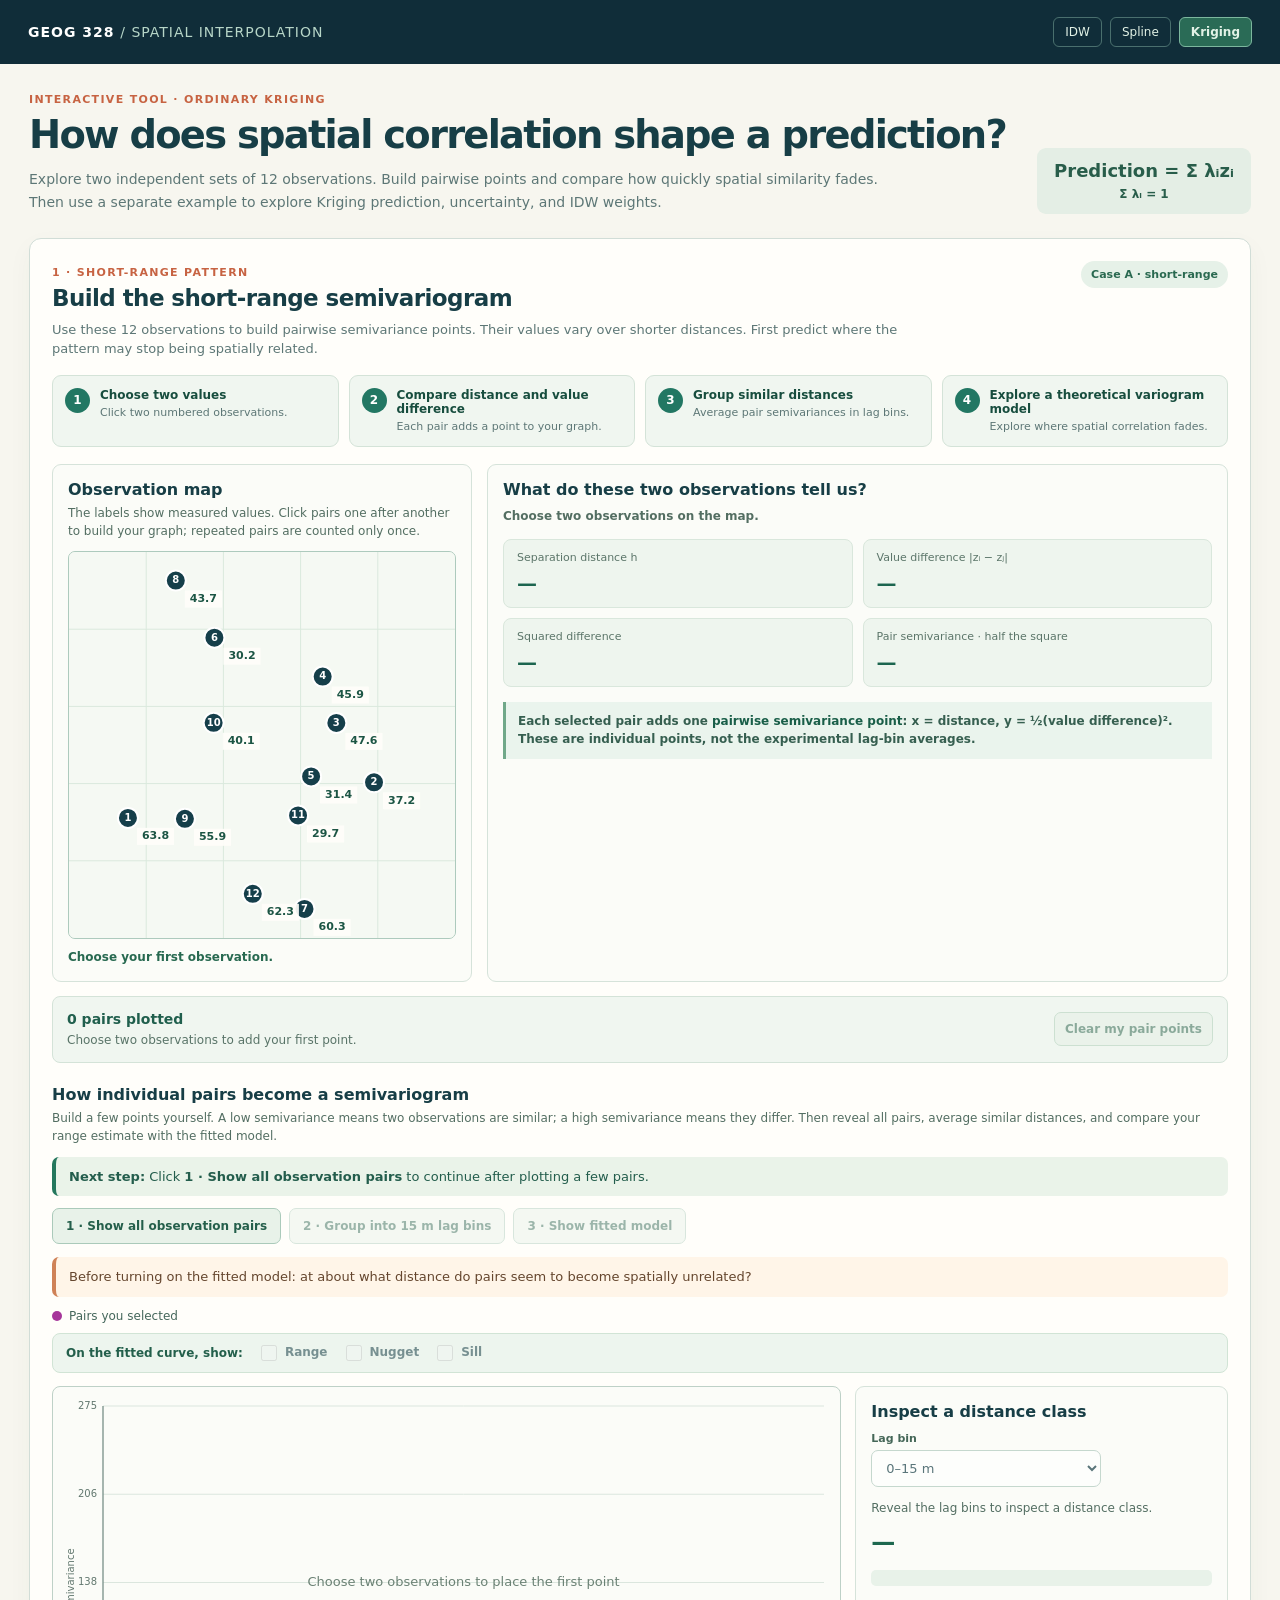
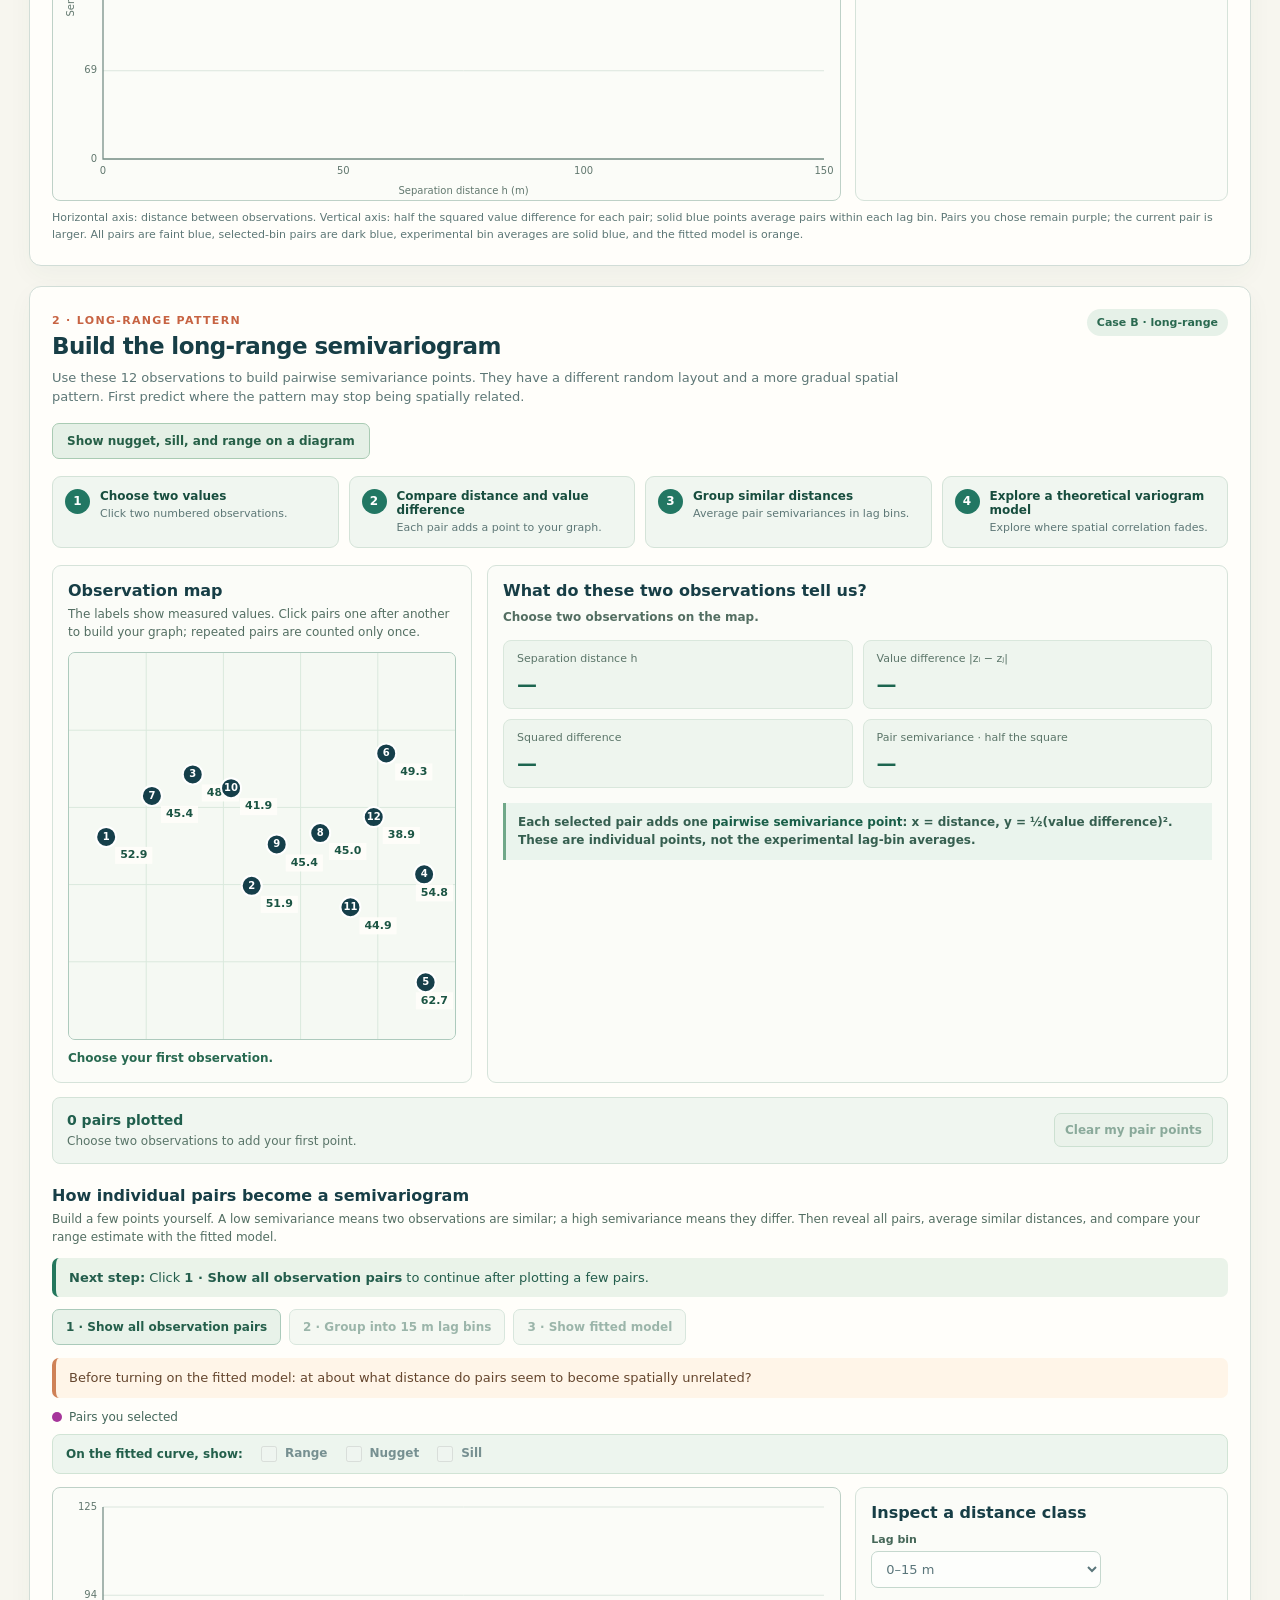
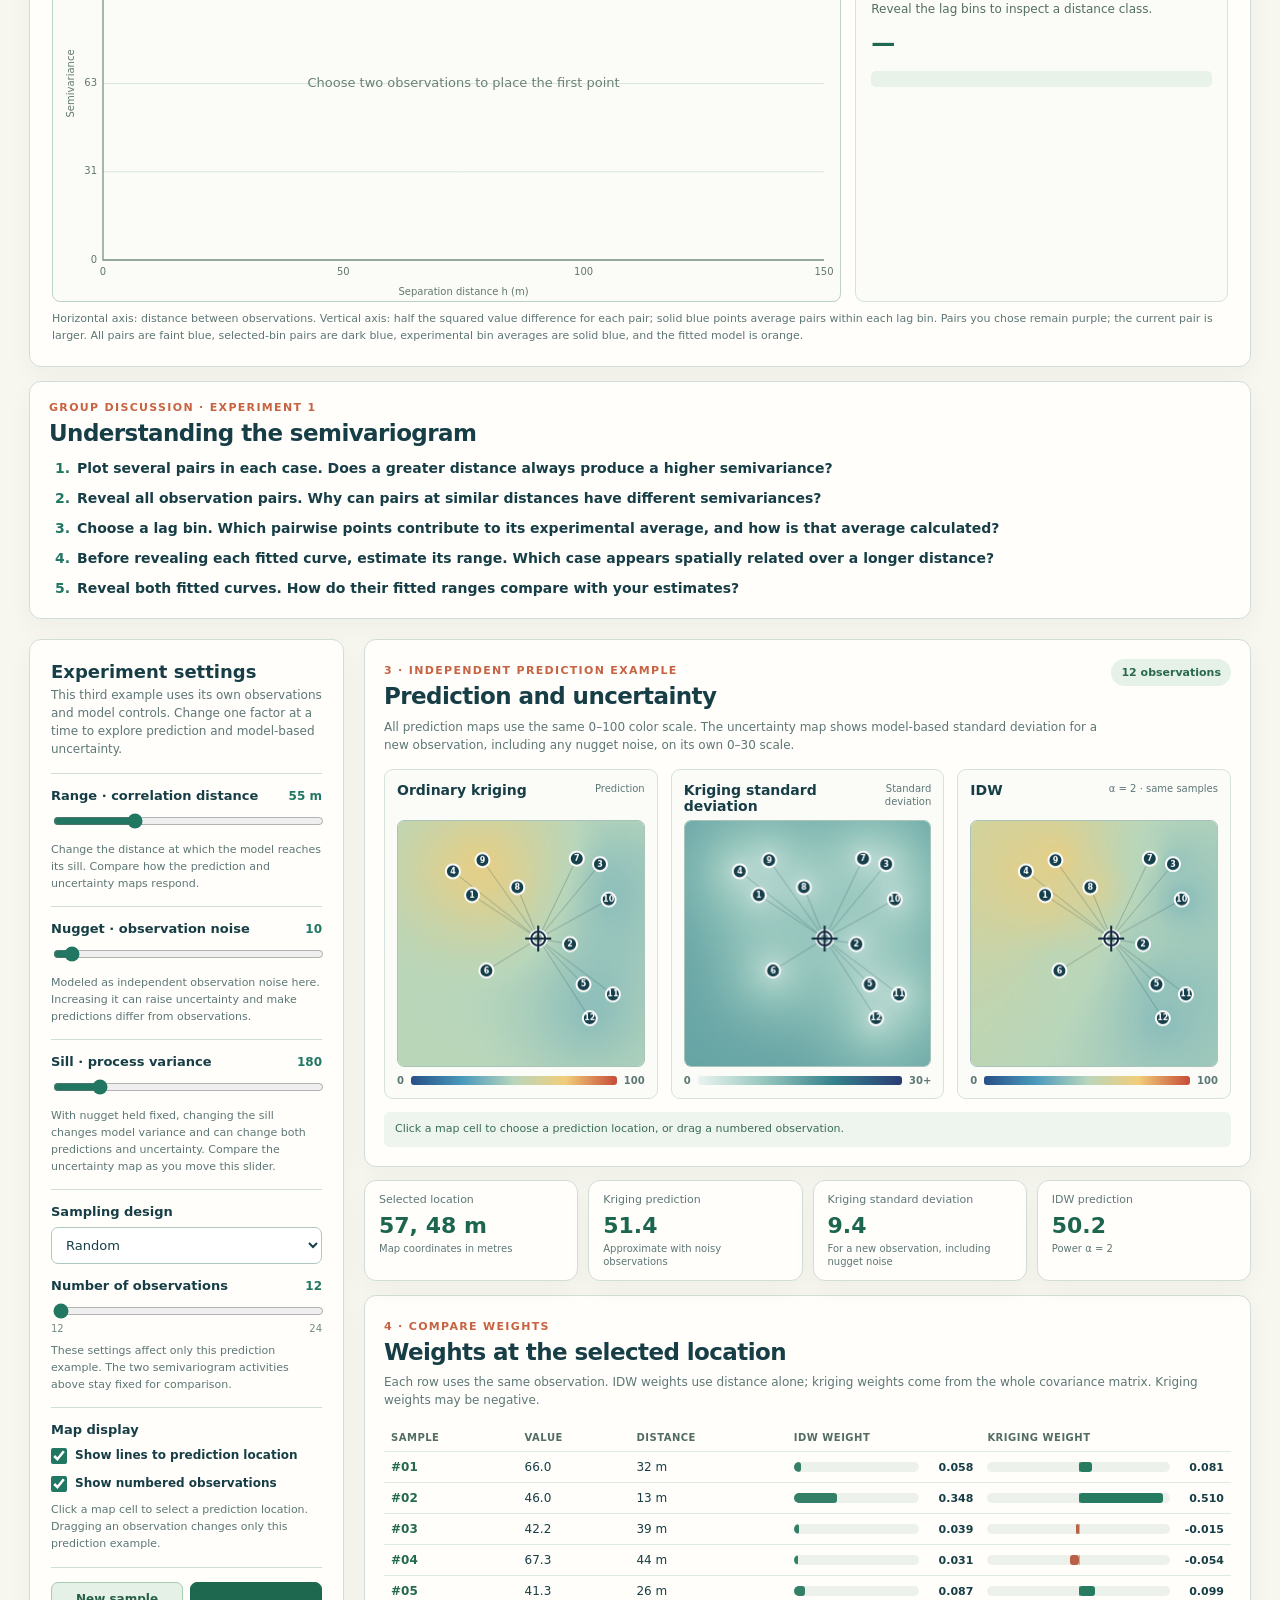
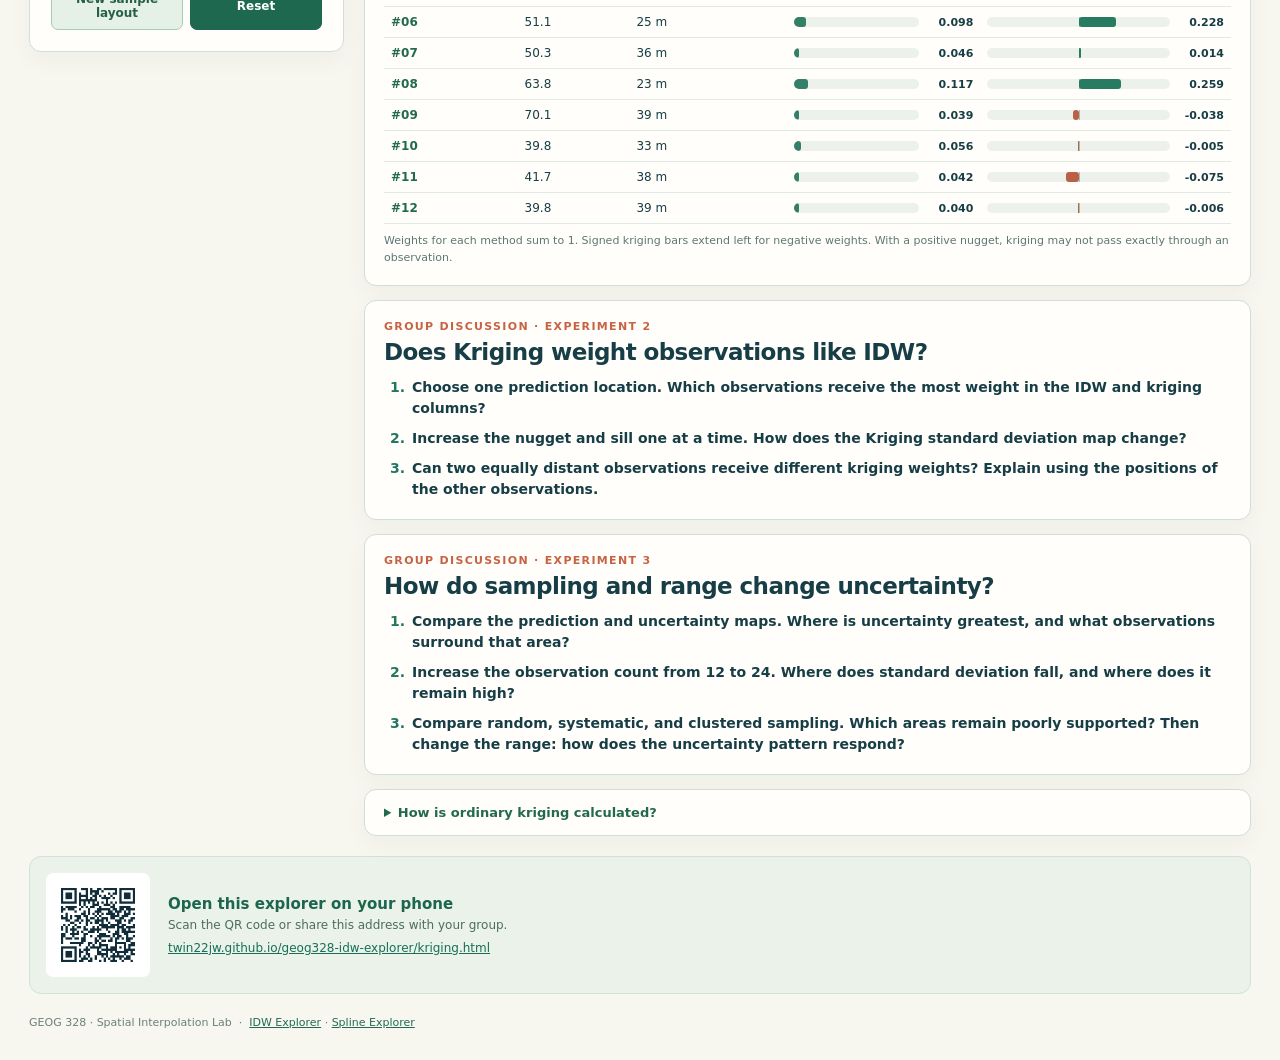
==== commit e0a7b8a2: "Use spherical covariance in the independent Kriging example" ====
--- a/kriging.html
+++ b/kriging.html
@@ -6,7 +6,7 @@
 <title>GEOG 328 · Kriging Explorer</title>
 <meta name="description" content="Interactive ordinary kriging, semivariogram, uncertainty, and IDW comparison for GEOG 328">
 <link rel="stylesheet" href="kriging.css?v=20261028c">
-<script src="kriging.js?v=20261028c" defer></script>
+<script src="kriging.js?v=20261028d" defer></script>
 </head>
 <body>
 <header class="top"><div class="top-inner"><div class="brand">GEOG 328 <span>/ SPATIAL INTERPOLATION</span></div><nav class="top-links" aria-label="Interpolation tools"><a href="index.html">IDW</a><a href="spline.html">Spline</a><strong>Kriging</strong></nav></div></header>
@@ -85,3 +85,4 @@
 </body>
 </html>
 
+
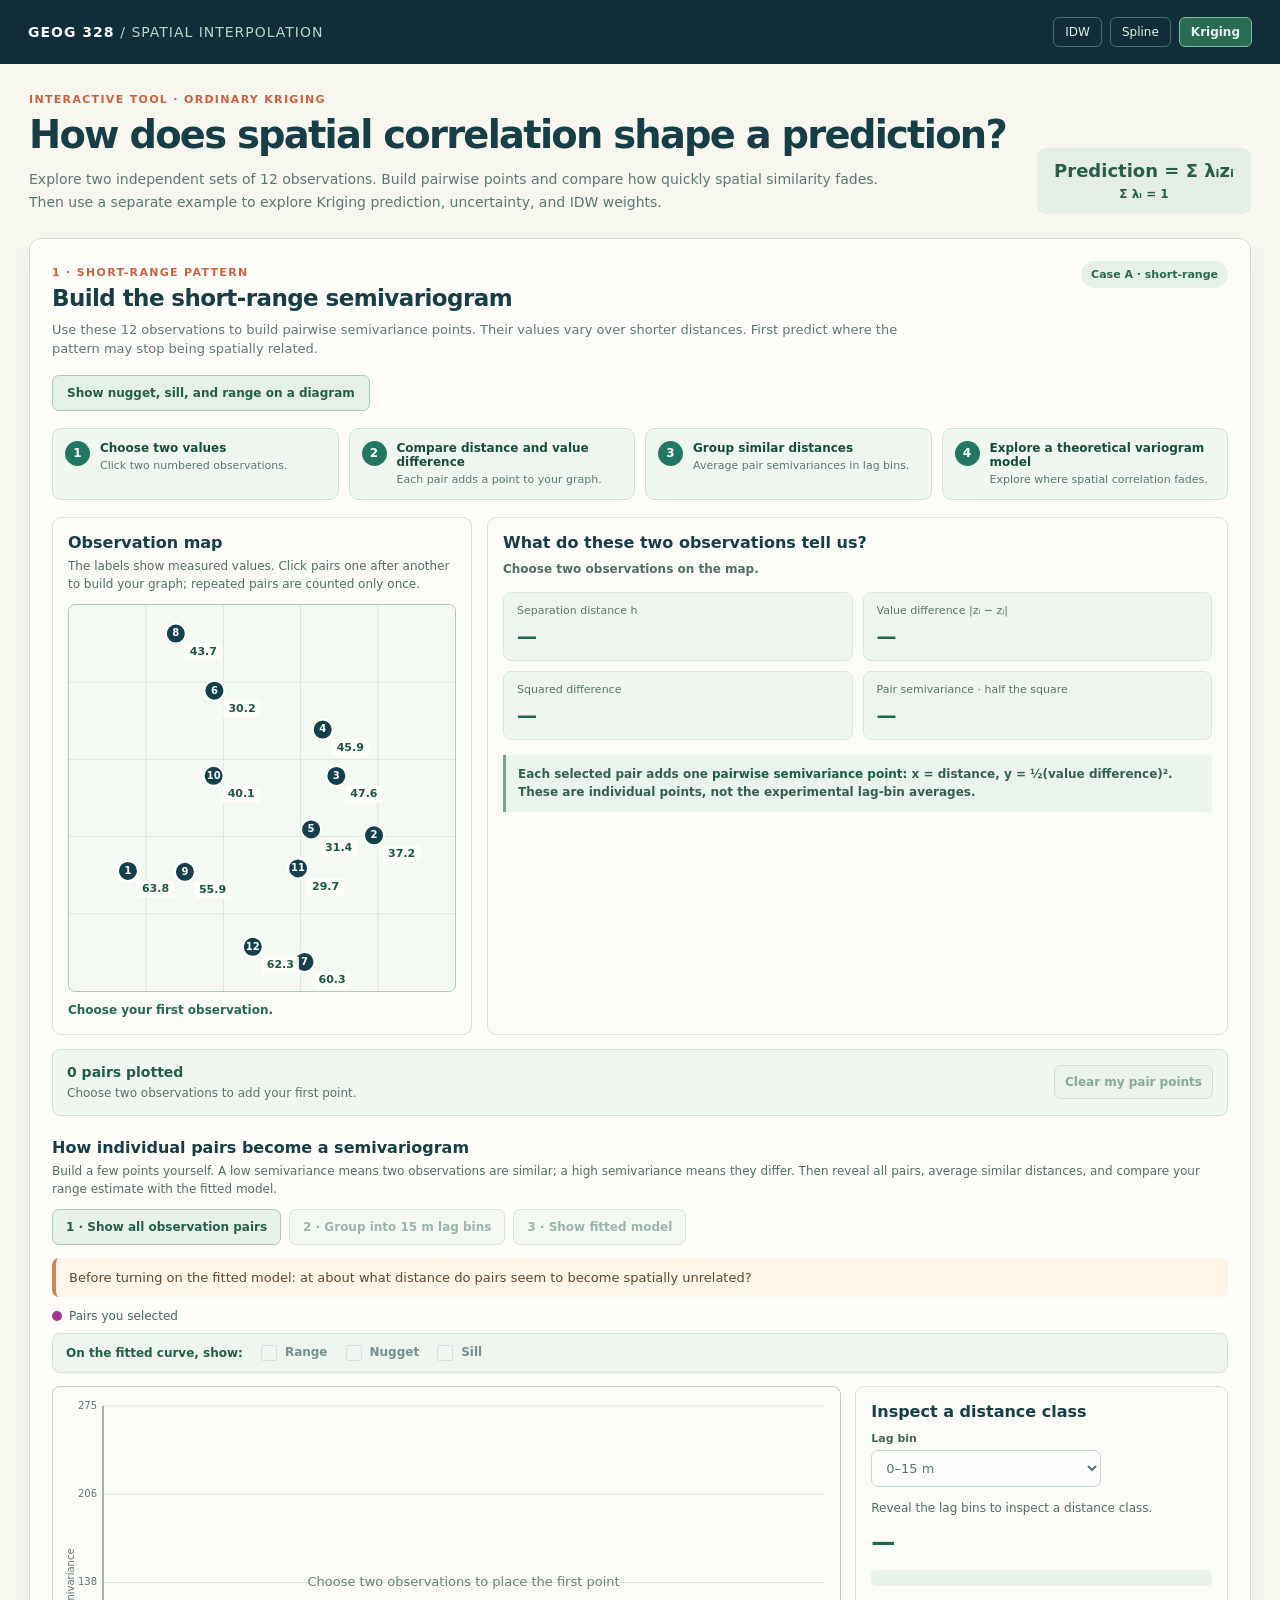
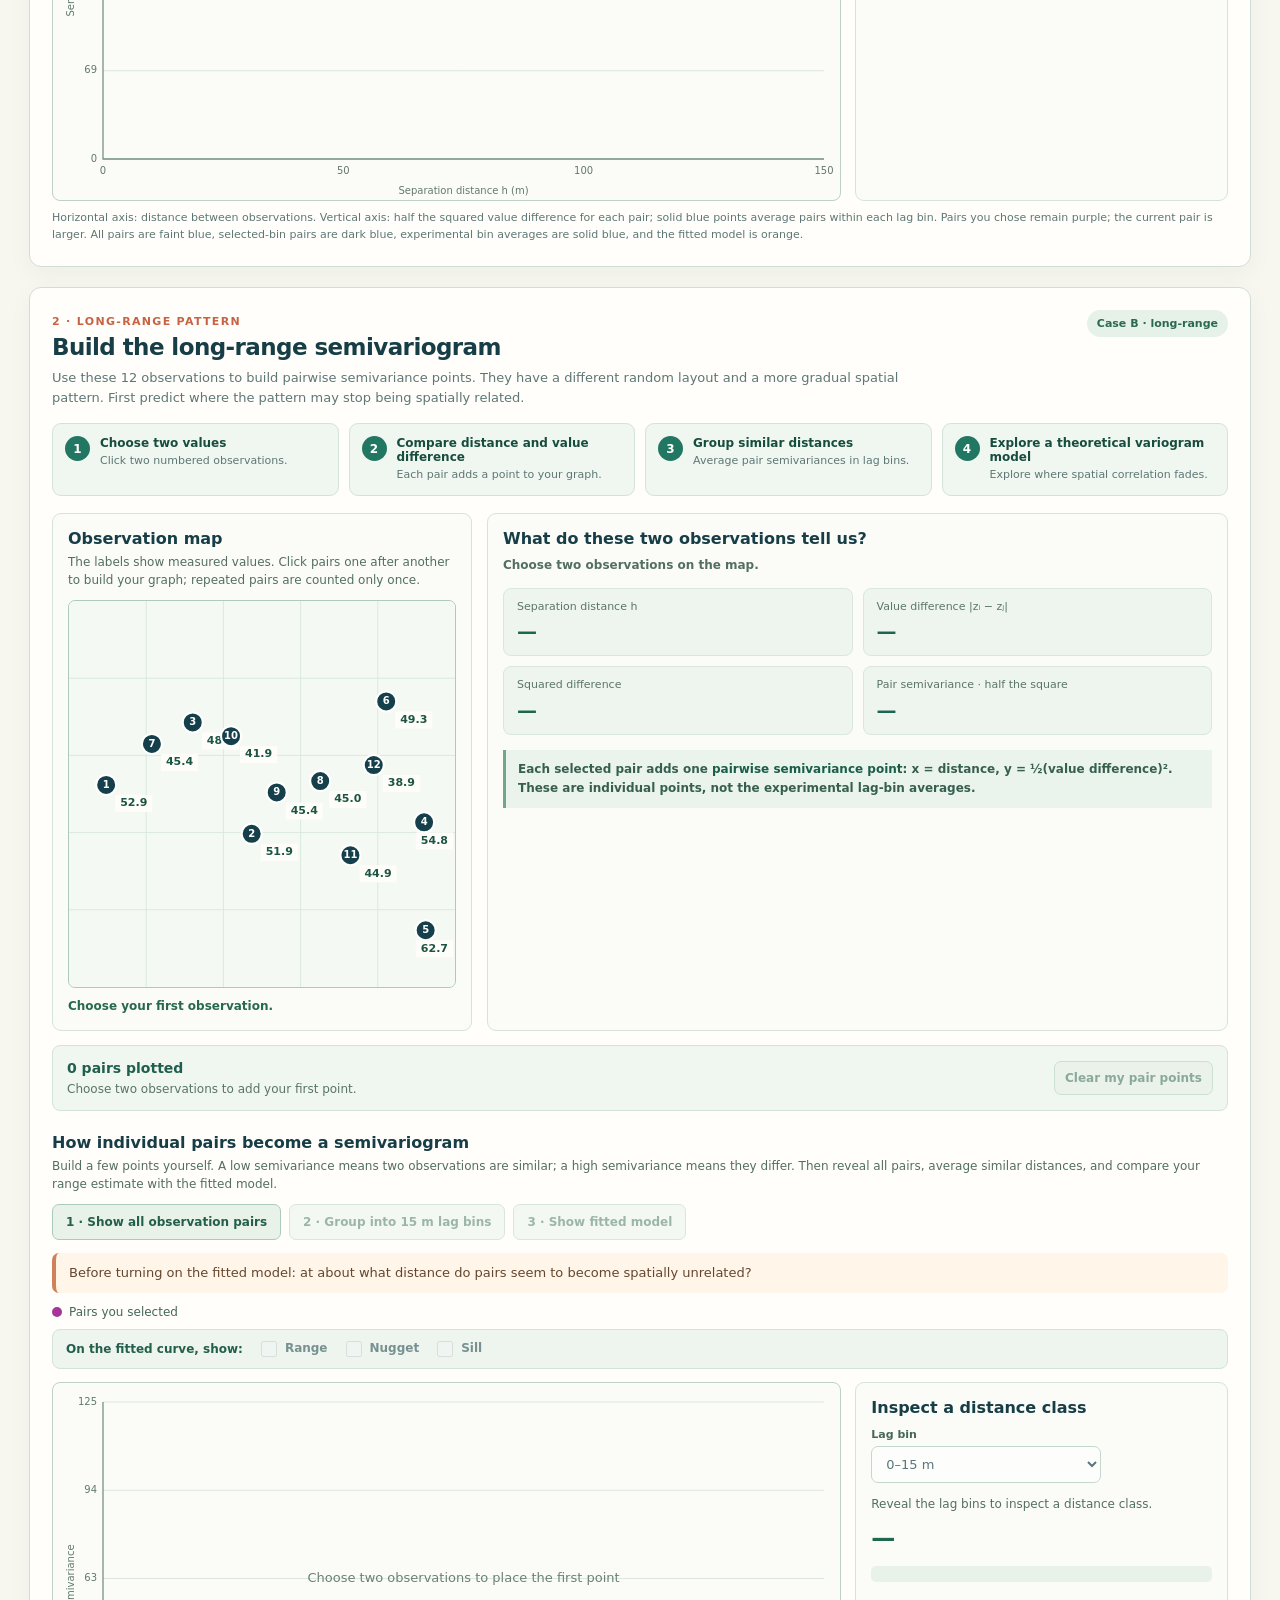
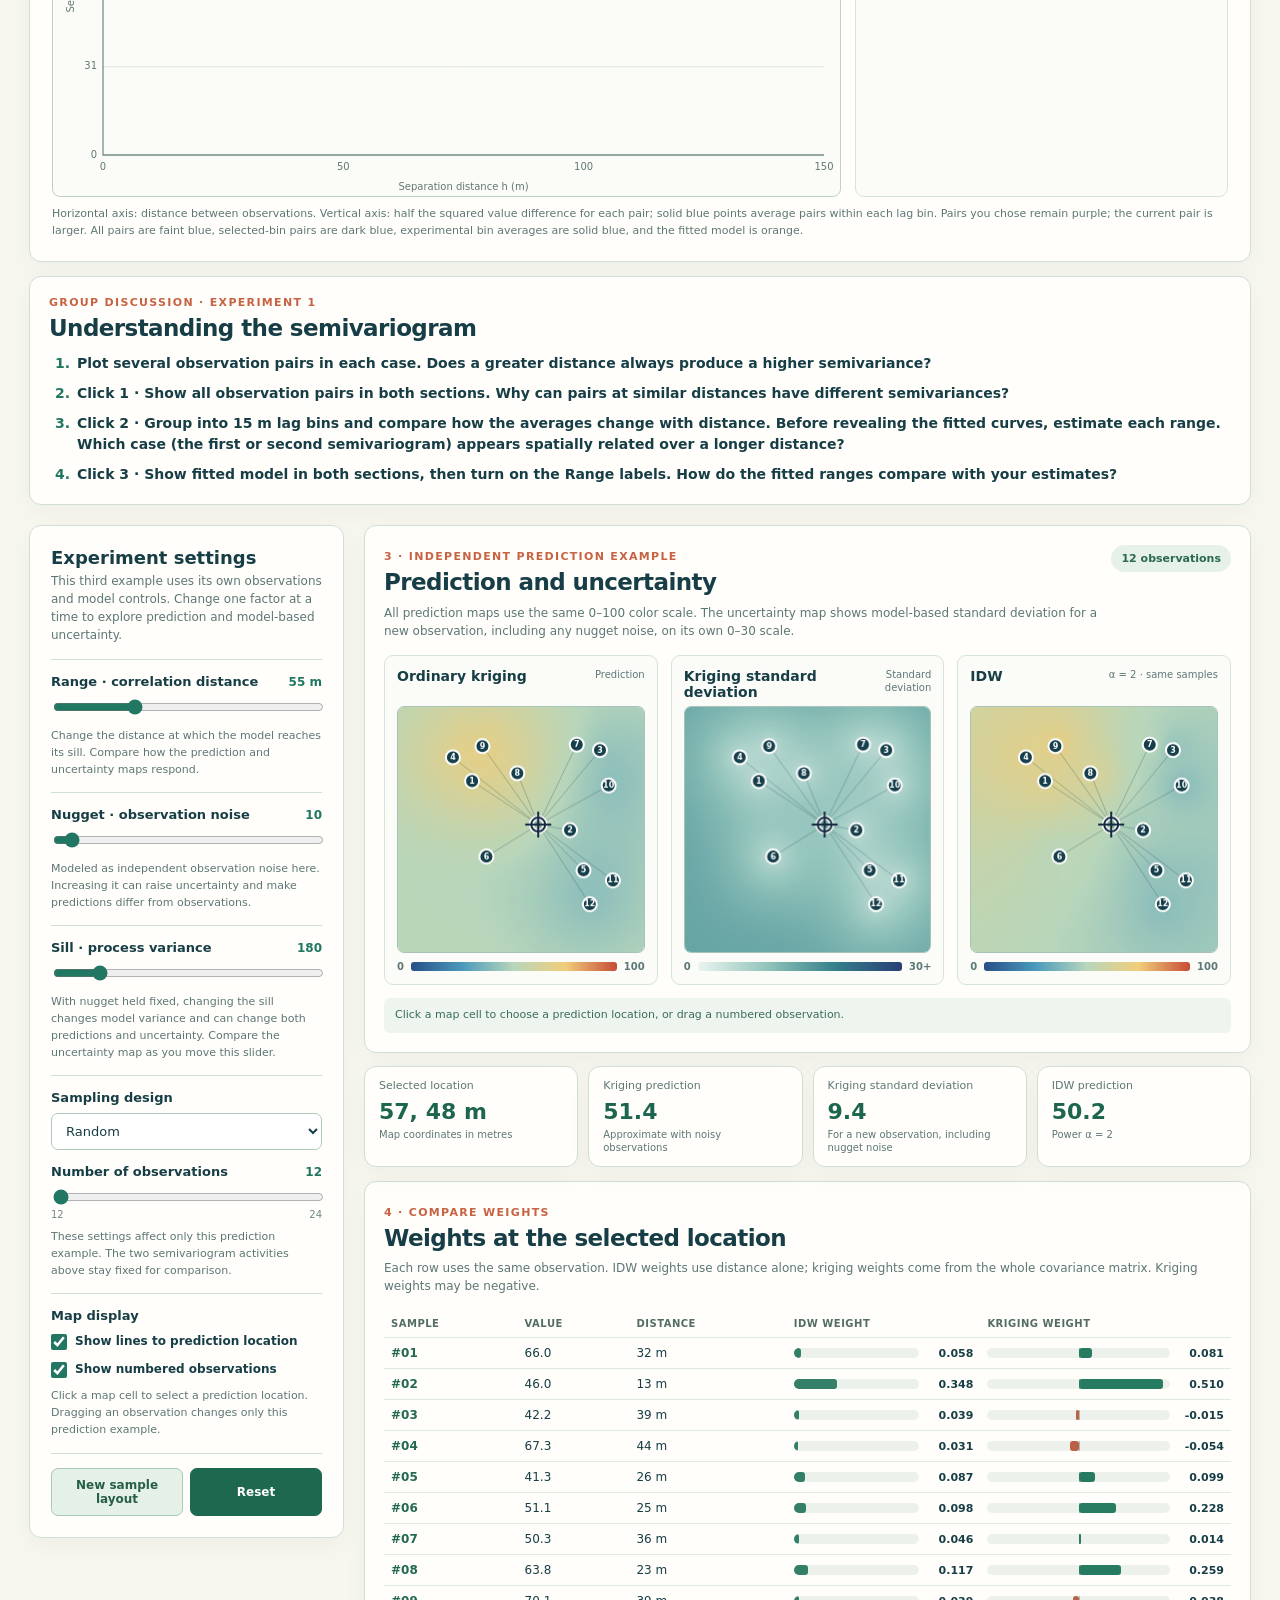
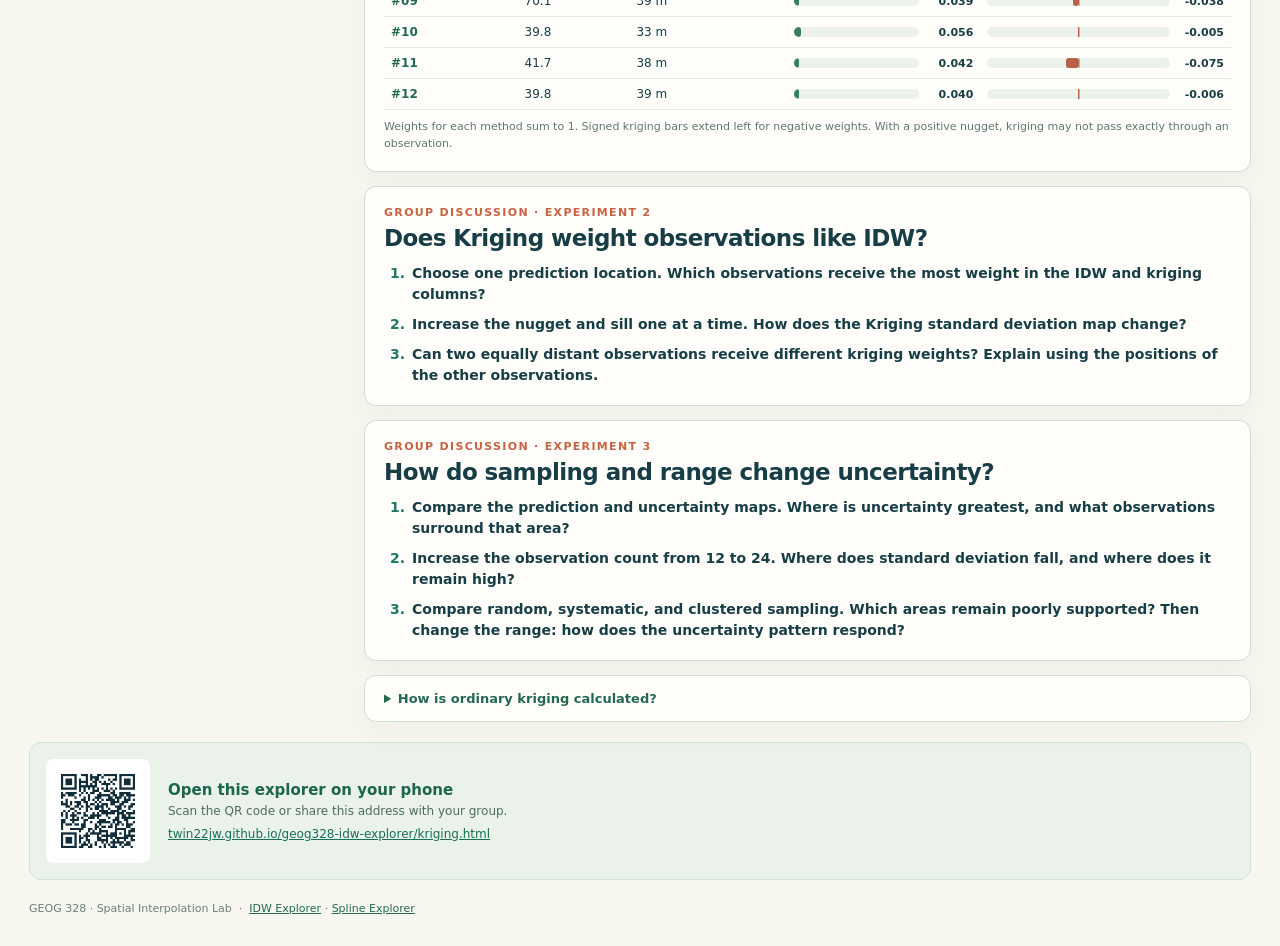
==== commit 25191942: "Move variogram diagram and guide group discussion in sequence" ====
--- a/kriging.html
+++ b/kriging.html
@@ -15,12 +15,12 @@
 
   <section class="panel semivariogram-lab" aria-labelledby="variogramTitle">
     <div class="section-head"><div><span class="stage">1 · SHORT-RANGE PATTERN</span><h2 id="variogramTitle">Build the short-range semivariogram</h2><p>Use these 12 observations to build pairwise semivariance points. Their values vary over shorter distances. First predict where the pattern may stop being spatially related.</p></div><span class="badge">Case A · short-range</span></div>
+    <button id="explainParams" type="button" class="secondary parameter-help">Show nugget, sill, and range on a diagram</button>
     <div class="learning-steps"><div><b>1</b><strong>Choose two values</strong><span>Click two numbered observations.</span></div><div><b>2</b><strong>Compare distance and value difference</strong><span>Each pair adds a point to your graph.</span></div><div><b>3</b><strong>Group similar distances</strong><span>Average pair semivariances in lag bins.</span></div><div><b>4</b><strong>Explore a theoretical variogram model</strong><span>Explore where spatial correlation fades.</span></div></div>
     <div class="pair-workbench"><div class="pair-map-card"><h3>Observation map</h3><p>The labels show measured values. Click pairs one after another to build your graph; repeated pairs are counted only once.</p><div class="pair-map-frame"><canvas id="pairMap" role="img" aria-label="Observation map for selecting a pair"></canvas></div><p class="pair-map-status" id="pairMapStatus" role="status">Choose your first observation.</p></div>
       <div class="pair-calculation"><h3>What do these two observations tell us?</h3><p id="pairValues">Choose two observations on the map.</p><div class="pair-measures"><div><span>Separation distance h</span><strong id="pairDistance">—</strong></div><div><span>Value difference |zᵢ − zⱼ|</span><strong id="pairDifference">—</strong></div><div><span>Squared difference</span><strong id="pairSquared">—</strong></div><div><span>Pair semivariance · half the square</span><strong id="pairMath">—</strong></div></div><p class="learning-note">Each selected pair adds one <strong>pairwise semivariance point</strong>: x = distance, y = ½(value difference)². These are individual points, not the experimental lag-bin averages.</p></div></div>
     <div class="pair-progress"><div><strong id="selectedPairCount">0 pairs plotted</strong><p id="pairHistory">Choose two observations to add your first point.</p></div><button id="clearPairs" type="button" class="secondary" disabled>Clear my pair points</button></div>
     <div class="plot-heading"><div><h3>How individual pairs become a semivariogram</h3><p>Build a few points yourself. A low semivariance means two observations are similar; a high semivariance means they differ. Then reveal all pairs, average similar distances, and compare your range estimate with the fitted model.</p></div></div>
-    <p class="reveal-instruction"><strong>Next step:</strong> Click <strong>1 · Show all observation pairs</strong> to continue after plotting a few pairs.</p>
     <div class="reveal-actions"><button id="revealPairs" type="button" aria-pressed="false">1 · Show all observation pairs</button><button id="revealBins" type="button" aria-pressed="false" disabled>2 · Group into 15 m lag bins</button><button id="revealModel" type="button" aria-pressed="false" disabled>3 · Show fitted model</button></div>
     <p class="model-question">Before turning on the fitted model: at about what distance do pairs seem to become spatially unrelated?</p>
     <div class="variogram-legend" id="variogramLegend"><span><i class="legend-dot selected"></i>Pairs you selected</span></div>
@@ -31,13 +31,11 @@
   </section>
   <section class="panel semivariogram-lab" aria-labelledby="variogramTitle2">
     <div class="section-head"><div><span class="stage">2 · LONG-RANGE PATTERN</span><h2 id="variogramTitle2">Build the long-range semivariogram</h2><p>Use these 12 observations to build pairwise semivariance points. They have a different random layout and a more gradual spatial pattern. First predict where the pattern may stop being spatially related.</p></div><span class="badge">Case B · long-range</span></div>
-    <button id="explainParams" type="button" class="secondary parameter-help">Show nugget, sill, and range on a diagram</button>
     <div class="learning-steps"><div><b>1</b><strong>Choose two values</strong><span>Click two numbered observations.</span></div><div><b>2</b><strong>Compare distance and value difference</strong><span>Each pair adds a point to your graph.</span></div><div><b>3</b><strong>Group similar distances</strong><span>Average pair semivariances in lag bins.</span></div><div><b>4</b><strong>Explore a theoretical variogram model</strong><span>Explore where spatial correlation fades.</span></div></div>
     <div class="pair-workbench"><div class="pair-map-card"><h3>Observation map</h3><p>The labels show measured values. Click pairs one after another to build your graph; repeated pairs are counted only once.</p><div class="pair-map-frame"><canvas id="pairMap2" role="img" aria-label="Observation map for selecting a pair"></canvas></div><p class="pair-map-status" id="pairMapStatus2" role="status">Choose your first observation.</p></div>
       <div class="pair-calculation"><h3>What do these two observations tell us?</h3><p id="pairValues2">Choose two observations on the map.</p><div class="pair-measures"><div><span>Separation distance h</span><strong id="pairDistance2">—</strong></div><div><span>Value difference |zᵢ − zⱼ|</span><strong id="pairDifference2">—</strong></div><div><span>Squared difference</span><strong id="pairSquared2">—</strong></div><div><span>Pair semivariance · half the square</span><strong id="pairMath2">—</strong></div></div><p class="learning-note">Each selected pair adds one <strong>pairwise semivariance point</strong>: x = distance, y = ½(value difference)². These are individual points, not the experimental lag-bin averages.</p></div></div>
     <div class="pair-progress"><div><strong id="selectedPairCount2">0 pairs plotted</strong><p id="pairHistory2">Choose two observations to add your first point.</p></div><button id="clearPairs2" type="button" class="secondary" disabled>Clear my pair points</button></div>
     <div class="plot-heading"><div><h3>How individual pairs become a semivariogram</h3><p>Build a few points yourself. A low semivariance means two observations are similar; a high semivariance means they differ. Then reveal all pairs, average similar distances, and compare your range estimate with the fitted model.</p></div></div>
-    <p class="reveal-instruction"><strong>Next step:</strong> Click <strong>1 · Show all observation pairs</strong> to continue after plotting a few pairs.</p>
     <div class="reveal-actions"><button id="revealPairs2" type="button" aria-pressed="false">1 · Show all observation pairs</button><button id="revealBins2" type="button" aria-pressed="false" disabled>2 · Group into 15 m lag bins</button><button id="revealModel2" type="button" aria-pressed="false" disabled>3 · Show fitted model</button></div>
     <p class="model-question">Before turning on the fitted model: at about what distance do pairs seem to become spatially unrelated?</p>
     <div class="variogram-legend" id="variogramLegend2"><span><i class="legend-dot selected"></i>Pairs you selected</span></div>
@@ -46,7 +44,7 @@
     <div class="model-explorer" id="modelExplorer2" hidden><div><strong>Fitted spherical model</strong><p>This curve is estimated from all observation-pair lag averages using least squares with the nugget fixed at 10 for this teaching example. It is an estimate, not the underlying truth. The range marks where the fitted curve reaches its sill. The fit searches 20–140 m, so values at either limit are only bounds. Individual pairs above the plot scale appear as arrows at the top.</p></div><p class="fit-readout" id="fitReadout2"></p></div>
     <p class="fine">Horizontal axis: distance between observations. Vertical axis: half the squared value difference for each pair; solid blue points average pairs within each lag bin. Pairs you chose remain purple; the current pair is larger. All pairs are faint blue, selected-bin pairs are dark blue, experimental bin averages are solid blue, and the fitted model is orange.</p>
   </section>
-  <section class="panel discussion semivariogram-discussion"><span class="stage">GROUP DISCUSSION · EXPERIMENT 1</span><h2>Understanding the semivariogram</h2><ol><li>Plot several pairs in each case. Does a greater distance always produce a higher semivariance?</li><li>Reveal all observation pairs. Why can pairs at similar distances have different semivariances?</li><li>Choose a lag bin. Which pairwise points contribute to its experimental average, and how is that average calculated?</li><li>Before revealing each fitted curve, estimate its range. Which case appears spatially related over a longer distance?</li><li>Reveal both fitted curves. How do their fitted ranges compare with your estimates?</li></ol></section>
+  <section class="panel discussion semivariogram-discussion"><span class="stage">GROUP DISCUSSION · EXPERIMENT 1</span><h2>Understanding the semivariogram</h2><ol><li>Plot several observation pairs in each case. Does a greater distance always produce a higher semivariance?</li><li>Click <strong>1 · Show all observation pairs</strong> in both sections. Why can pairs at similar distances have different semivariances?</li><li>Click <strong>2 · Group into 15 m lag bins</strong> and compare how the averages change with distance. Before revealing the fitted curves, estimate each range. Which case (the first or second semivariogram) appears spatially related over a longer distance?</li><li>Click <strong>3 · Show fitted model</strong> in both sections, then turn on the Range labels. How do the fitted ranges compare with your estimates?</li></ol></section>
 
   <dialog id="parameterDialog" class="parameter-dialog" aria-labelledby="parameterDialogTitle"><div class="dialog-head"><h2 id="parameterDialogTitle">Reading a fitted semivariogram</h2><button id="closeParameterDialog" type="button" aria-label="Close diagram">×</button></div><p>This diagram illustrates a positive nugget. Both semivariogram activities use nugget = 10. Toggle the labels on either graph to locate these three parameters; their fitted values appear below.</p><svg viewBox="0 0 600 340" role="img" aria-label="Semivariogram diagram with nugget, sill, and range"><defs><marker id="arrow" markerWidth="7" markerHeight="7" refX="5" refY="3.5" orient="auto"><path d="M0 0 L7 3.5 L0 7" fill="none" stroke="#267da0"/></marker></defs><path d="M62 22 V275 H555" fill="none" stroke="#1a343b" stroke-width="2"/><path d="M62 251 C165 207 240 116 348 86 C420 67 486 67 540 67" fill="none" stroke="#c54835" stroke-width="4"/><line x1="348" y1="86" x2="348" y2="275" stroke="#1a343b" stroke-width="2" stroke-dasharray="7 7"/><line x1="62" y1="295" x2="346" y2="295" stroke="#267da0" stroke-width="2" marker-end="url(#arrow)"/><text x="190" y="322" fill="#267da0" font-size="20">Range</text><text x="12" y="251" fill="#d06a3d" font-size="16">Nugget</text><path d="M548 67 h12 V251 h-12" fill="none" stroke="#267da0" stroke-width="2"/><text x="558" y="165" fill="#267da0" font-size="18">Sill</text><text x="268" y="337" fill="#244c54" font-size="13">Lag distance</text></svg><p id="parameterValues" class="parameter-values"></p><p class="fine">Nugget: near-zero discontinuity. Sill: modeled plateau. Range: distance where this spherical model reaches the sill. These are model parameters, not direct readings from one pair.</p></dialog>
   <div class="layout">
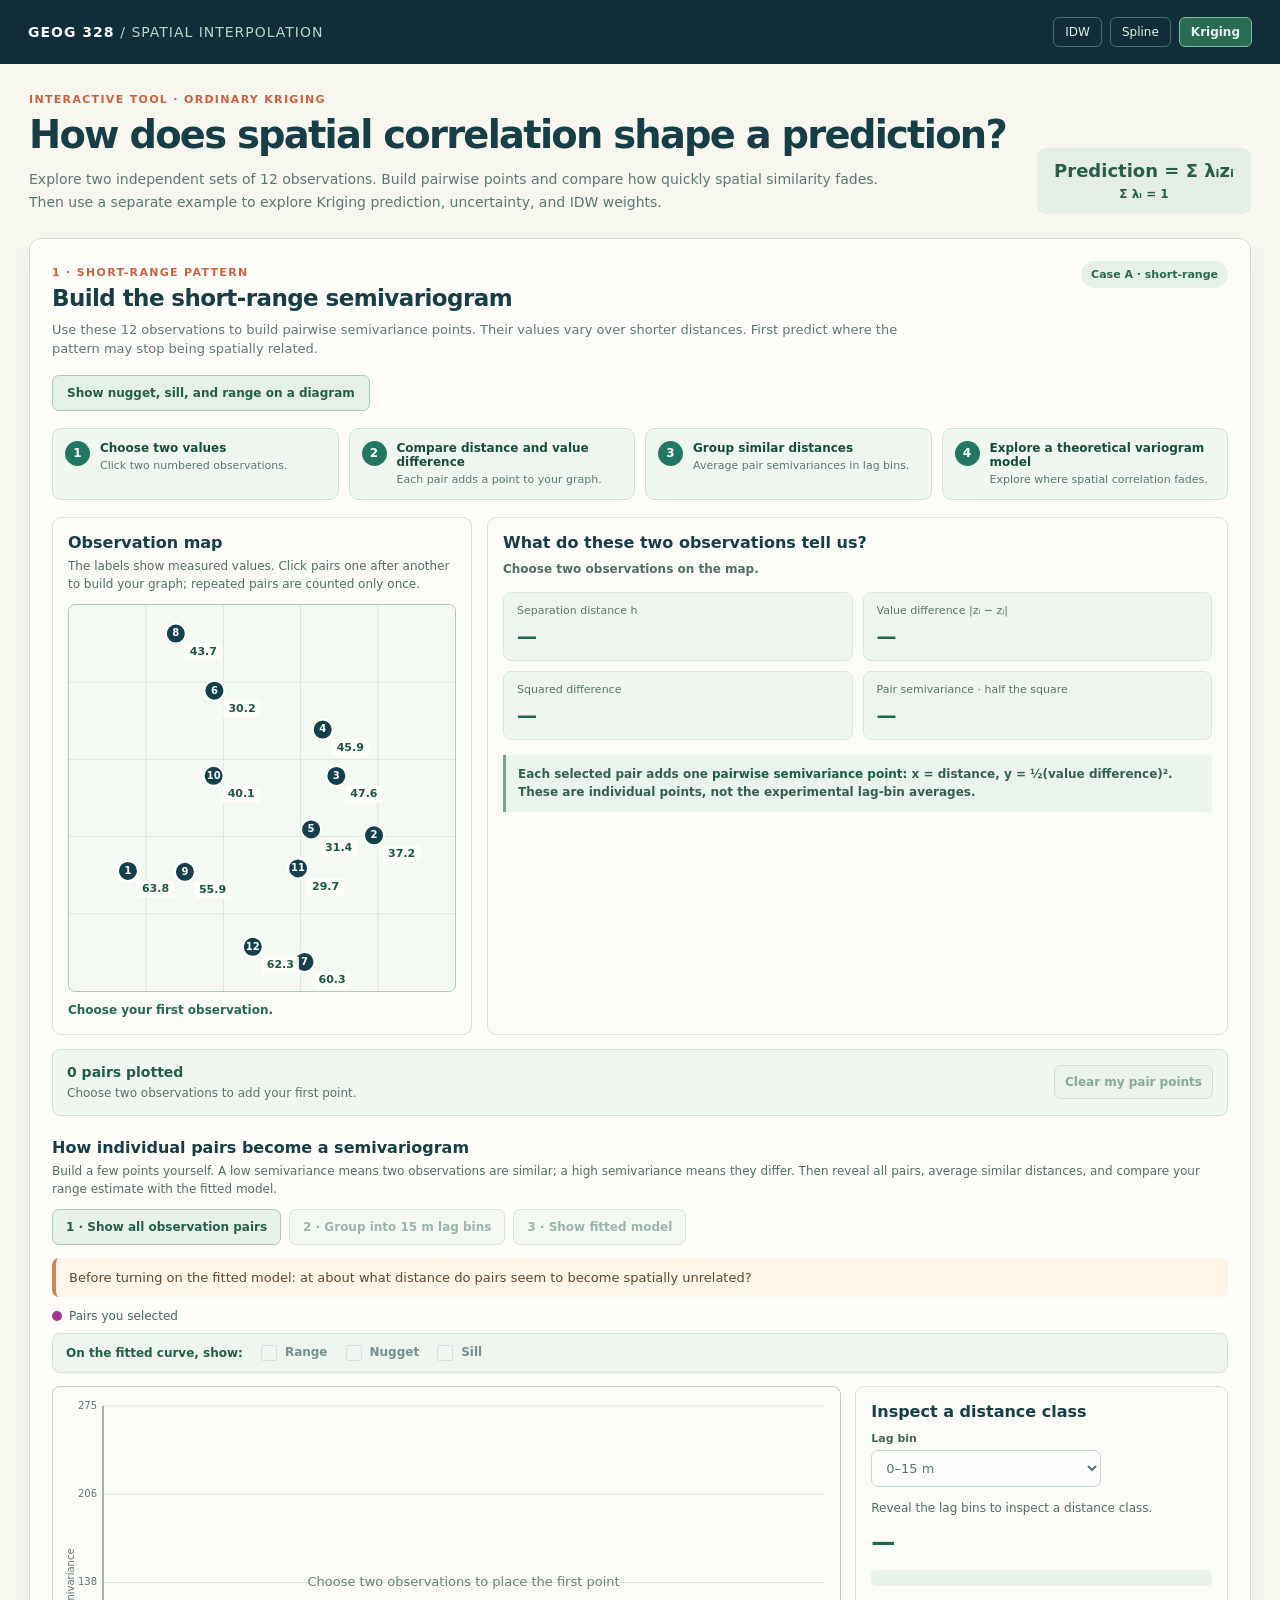
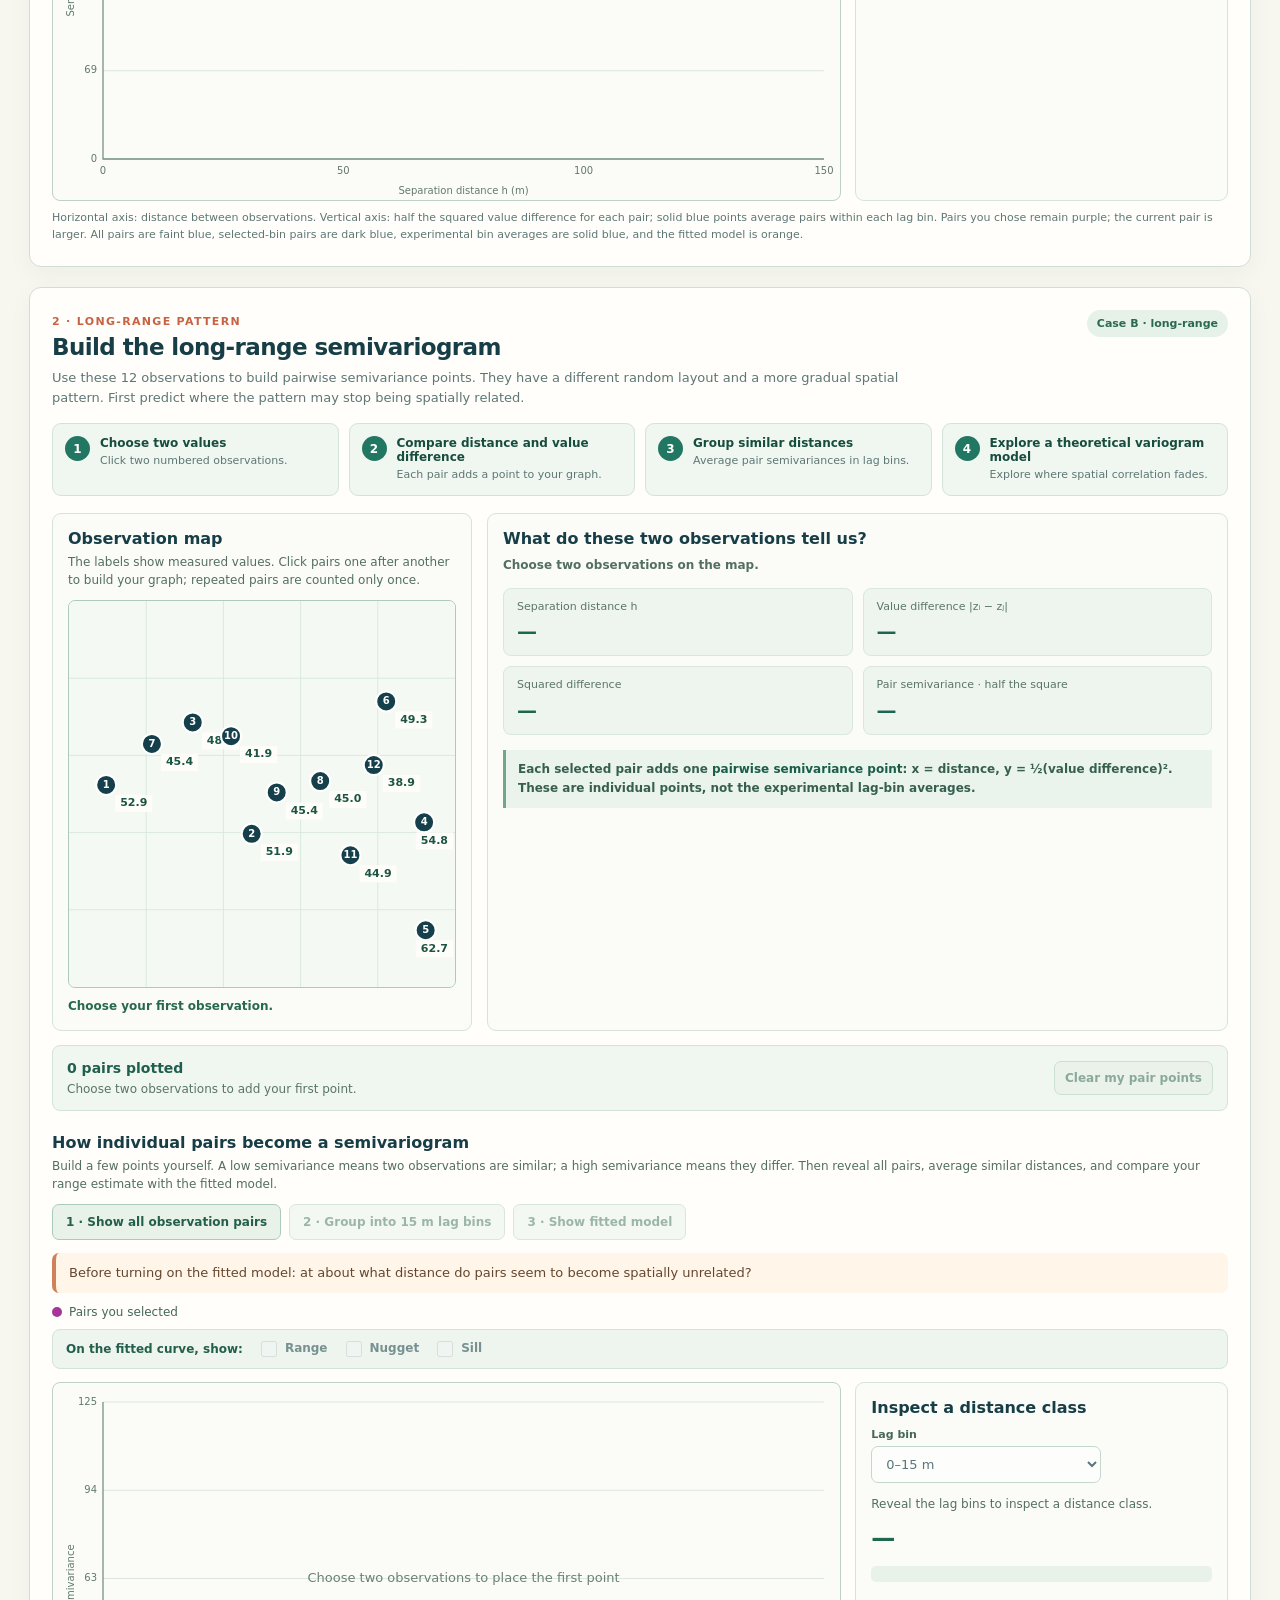
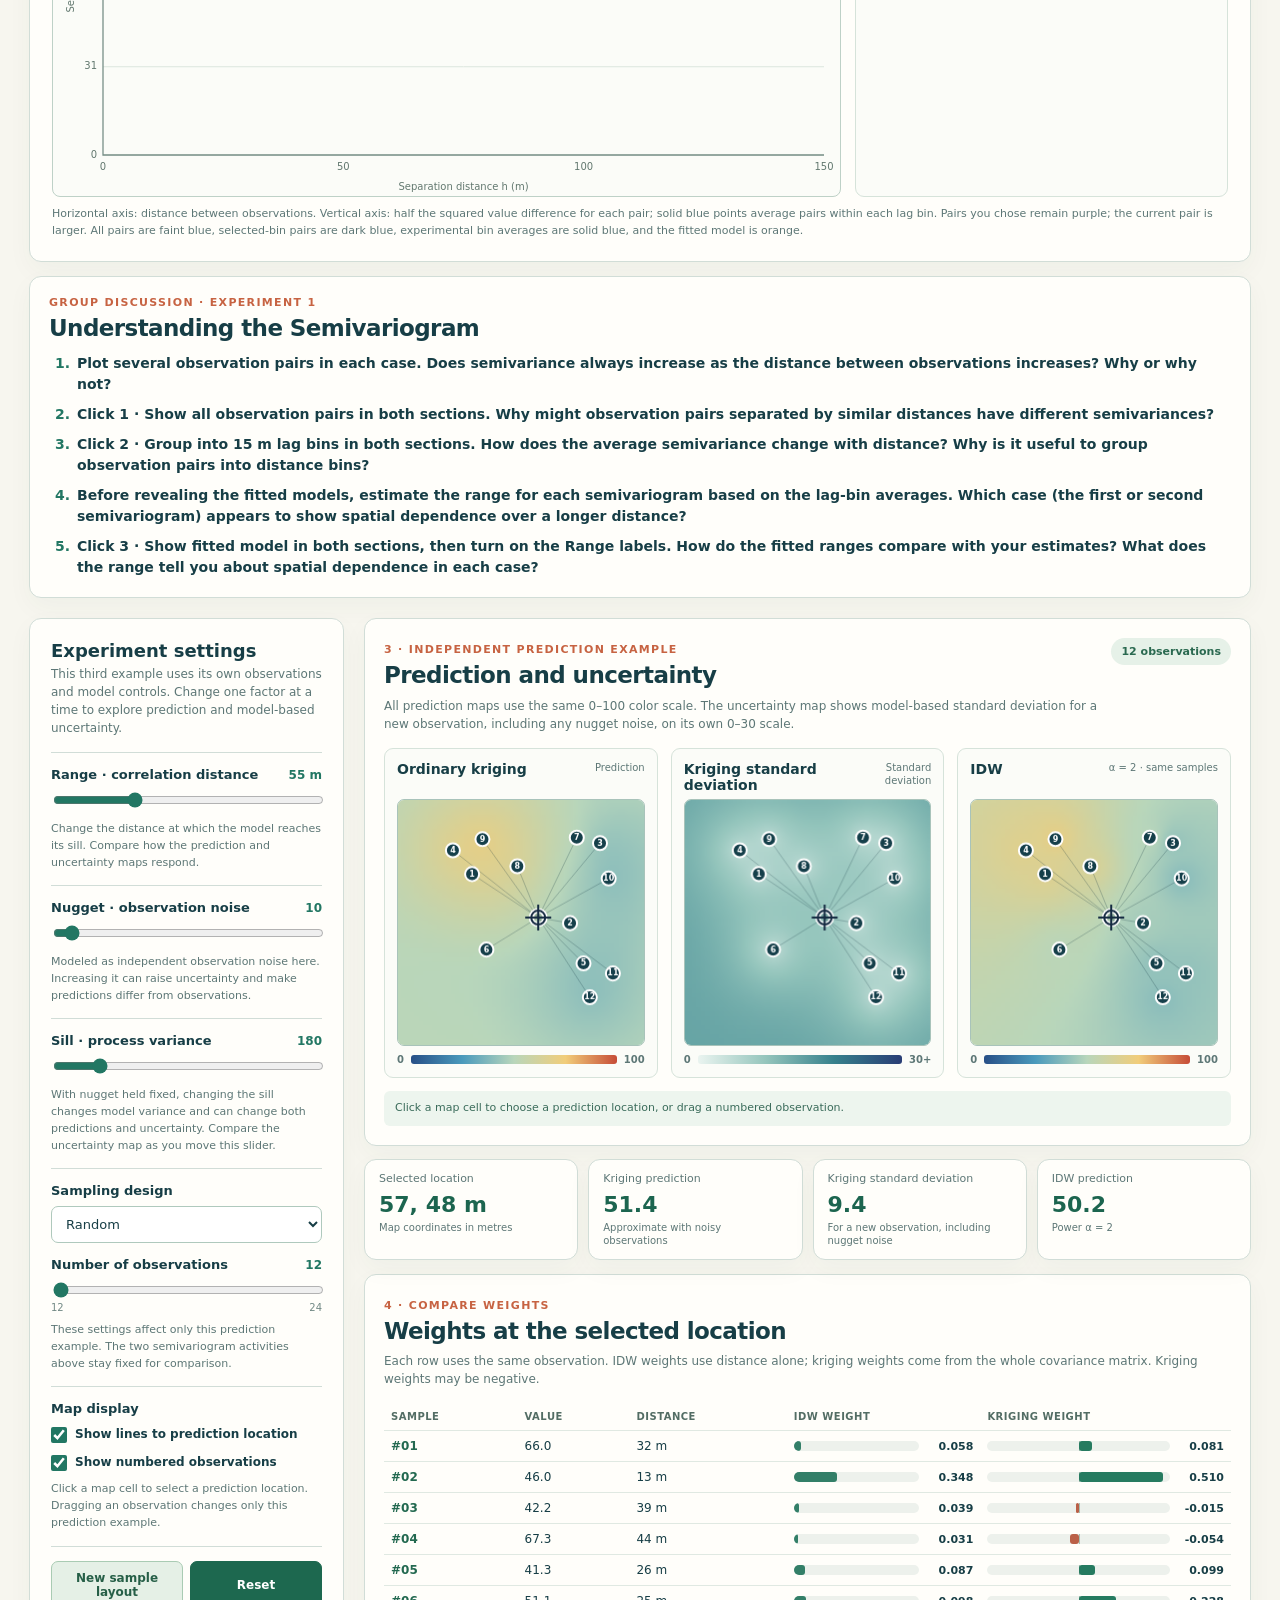
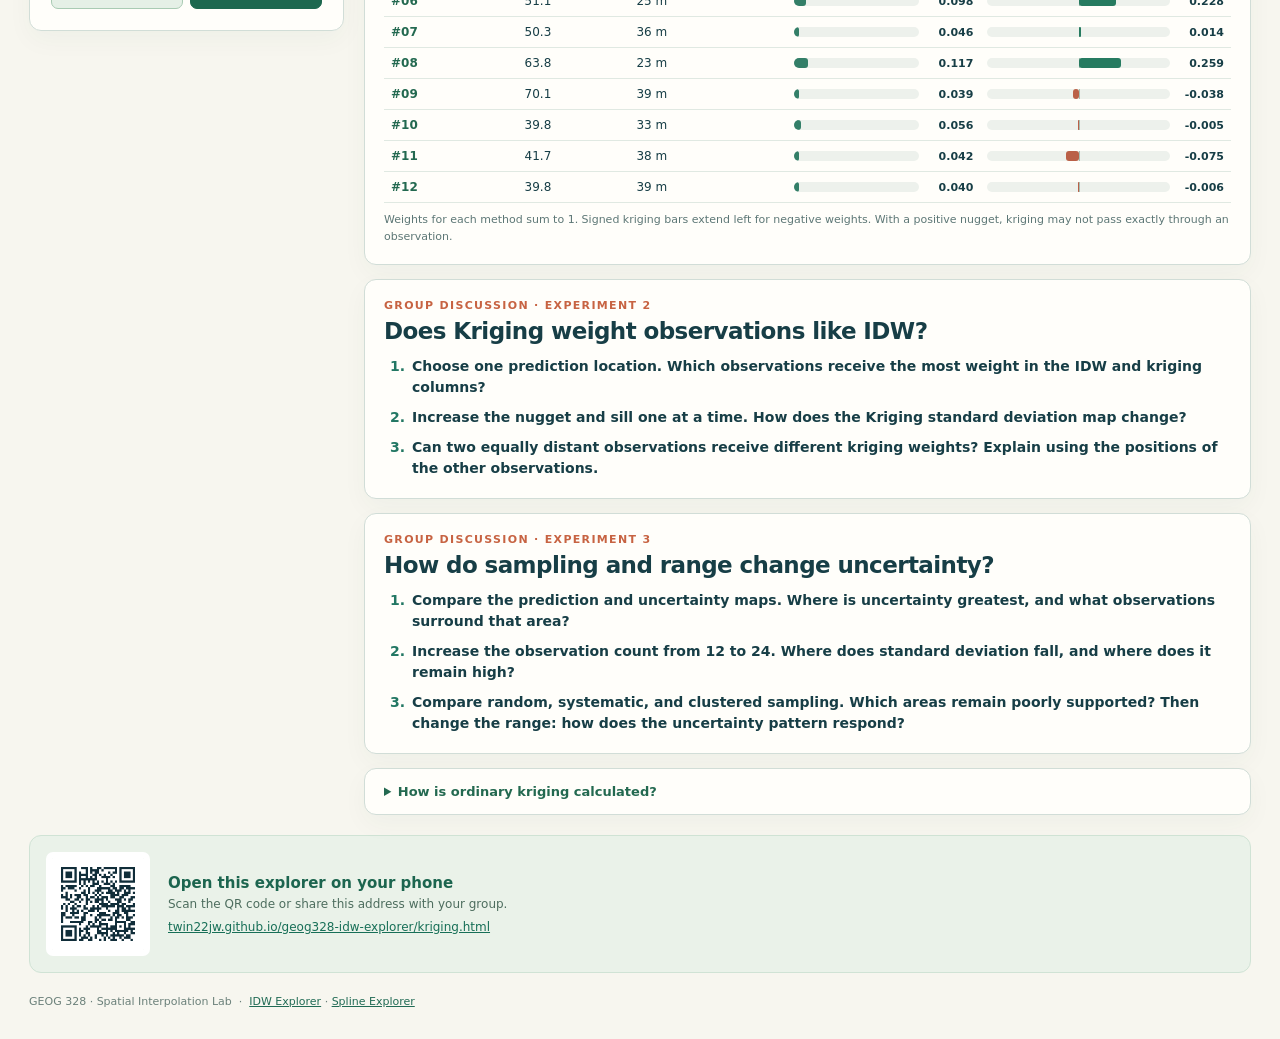
==== commit cfa8b188: "Revise semivariogram group discussion prompts" ====
--- a/kriging.html
+++ b/kriging.html
@@ -6,7 +6,7 @@
 <title>GEOG 328 · Kriging Explorer</title>
 <meta name="description" content="Interactive ordinary kriging, semivariogram, uncertainty, and IDW comparison for GEOG 328">
 <link rel="stylesheet" href="kriging.css?v=20261028c">
-<script src="kriging.js?v=20261028d" defer></script>
+<script src="kriging.js?v=20261028e" defer></script>
 </head>
 <body>
 <header class="top"><div class="top-inner"><div class="brand">GEOG 328 <span>/ SPATIAL INTERPOLATION</span></div><nav class="top-links" aria-label="Interpolation tools"><a href="index.html">IDW</a><a href="spline.html">Spline</a><strong>Kriging</strong></nav></div></header>
@@ -44,9 +44,19 @@
     <div class="model-explorer" id="modelExplorer2" hidden><div><strong>Fitted spherical model</strong><p>This curve is estimated from all observation-pair lag averages using least squares with the nugget fixed at 10 for this teaching example. It is an estimate, not the underlying truth. The range marks where the fitted curve reaches its sill. The fit searches 20–140 m, so values at either limit are only bounds. Individual pairs above the plot scale appear as arrows at the top.</p></div><p class="fit-readout" id="fitReadout2"></p></div>
     <p class="fine">Horizontal axis: distance between observations. Vertical axis: half the squared value difference for each pair; solid blue points average pairs within each lag bin. Pairs you chose remain purple; the current pair is larger. All pairs are faint blue, selected-bin pairs are dark blue, experimental bin averages are solid blue, and the fitted model is orange.</p>
   </section>
-  <section class="panel discussion semivariogram-discussion"><span class="stage">GROUP DISCUSSION · EXPERIMENT 1</span><h2>Understanding the semivariogram</h2><ol><li>Plot several observation pairs in each case. Does a greater distance always produce a higher semivariance?</li><li>Click <strong>1 · Show all observation pairs</strong> in both sections. Why can pairs at similar distances have different semivariances?</li><li>Click <strong>2 · Group into 15 m lag bins</strong> and compare how the averages change with distance. Before revealing the fitted curves, estimate each range. Which case (the first or second semivariogram) appears spatially related over a longer distance?</li><li>Click <strong>3 · Show fitted model</strong> in both sections, then turn on the Range labels. How do the fitted ranges compare with your estimates?</li></ol></section>
+  <section class="panel discussion semivariogram-discussion">
+    <span class="stage">GROUP DISCUSSION · EXPERIMENT 1</span>
+    <h2>Understanding the Semivariogram</h2>
+    <ol>
+      <li>Plot several observation pairs in each case. <strong>Does semivariance always increase as the distance between observations increases?</strong> Why or why not?</li>
+      <li>Click <strong>1 · Show all observation pairs</strong> in both sections. Why might observation pairs separated by similar distances have different semivariances?</li>
+      <li>Click <strong>2 · Group into 15 m lag bins</strong> in both sections. How does the average semivariance change with distance? <strong>Why is it useful to group observation pairs into distance bins?</strong></li>
+      <li>Before revealing the fitted models, estimate the <strong>range</strong> for each semivariogram based on the lag-bin averages. Which case (the first or second semivariogram) appears to show spatial dependence over a longer distance?</li>
+      <li>Click <strong>3 · Show fitted model</strong> in both sections, then turn on the <strong>Range</strong> labels. How do the fitted ranges compare with your estimates? <strong>What does the range tell you about spatial dependence in each case?</strong></li>
+    </ol>
+  </section>
 
-  <dialog id="parameterDialog" class="parameter-dialog" aria-labelledby="parameterDialogTitle"><div class="dialog-head"><h2 id="parameterDialogTitle">Reading a fitted semivariogram</h2><button id="closeParameterDialog" type="button" aria-label="Close diagram">×</button></div><p>This diagram illustrates a positive nugget. Both semivariogram activities use nugget = 10. Toggle the labels on either graph to locate these three parameters; their fitted values appear below.</p><svg viewBox="0 0 600 340" role="img" aria-label="Semivariogram diagram with nugget, sill, and range"><defs><marker id="arrow" markerWidth="7" markerHeight="7" refX="5" refY="3.5" orient="auto"><path d="M0 0 L7 3.5 L0 7" fill="none" stroke="#267da0"/></marker></defs><path d="M62 22 V275 H555" fill="none" stroke="#1a343b" stroke-width="2"/><path d="M62 251 C165 207 240 116 348 86 C420 67 486 67 540 67" fill="none" stroke="#c54835" stroke-width="4"/><line x1="348" y1="86" x2="348" y2="275" stroke="#1a343b" stroke-width="2" stroke-dasharray="7 7"/><line x1="62" y1="295" x2="346" y2="295" stroke="#267da0" stroke-width="2" marker-end="url(#arrow)"/><text x="190" y="322" fill="#267da0" font-size="20">Range</text><text x="12" y="251" fill="#d06a3d" font-size="16">Nugget</text><path d="M548 67 h12 V251 h-12" fill="none" stroke="#267da0" stroke-width="2"/><text x="558" y="165" fill="#267da0" font-size="18">Sill</text><text x="268" y="337" fill="#244c54" font-size="13">Lag distance</text></svg><p id="parameterValues" class="parameter-values"></p><p class="fine">Nugget: near-zero discontinuity. Sill: modeled plateau. Range: distance where this spherical model reaches the sill. These are model parameters, not direct readings from one pair.</p></dialog>
+  <dialog id="parameterDialog" class="parameter-dialog" aria-labelledby="parameterDialogTitle"><div class="dialog-head"><h2 id="parameterDialogTitle">Reading a fitted semivariogram</h2><button id="closeParameterDialog" type="button" aria-label="Close diagram">×</button></div><p>This is the same fitted spherical model as Section 1 (Case A). At zero separation, the semivariance of a point with itself is 0; the curve begins at the nugget as separation approaches zero from above. Toggle the labels on either graph to locate the parameters.</p><svg id="parameterDiagram" viewBox="0 0 620 360" role="img" aria-label="Case A spherical semivariogram with the nugget on the vertical axis, sill, and range"></svg><p id="parameterValues" class="parameter-values"></p><p class="fine">Nugget: near-zero discontinuity. Sill: modeled plateau. Range: distance where this spherical model reaches the sill. These are model parameters, not direct readings from one pair.</p></dialog>
   <div class="layout">
     <aside class="panel controls" aria-label="Kriging settings">
       <h2>Experiment settings</h2><p class="sub">This third example uses its own observations and model controls. Change one factor at a time to explore prediction and model-based uncertainty.</p>
